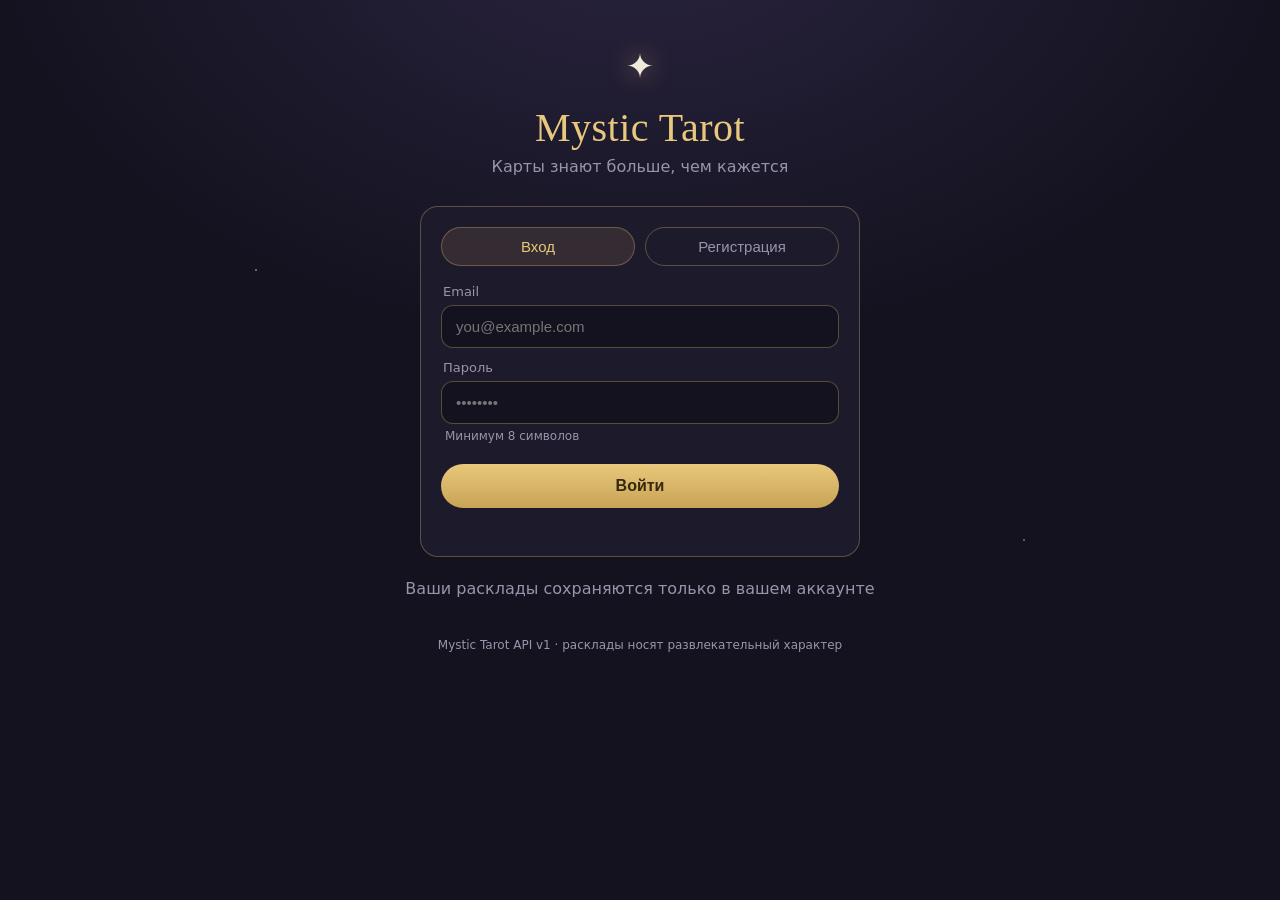
==== backend/static/index.html @ 7d90f1e7 "feat: serve web version of the tarot app at /" ====
<!DOCTYPE html>
<html lang="ru">
<head>
<meta charset="utf-8">
<meta name="viewport" content="width=device-width, initial-scale=1">
<title>Mystic Tarot — карты знают больше</title>
<style>
  :root {
    --bg: #14121f;
    --bg-card: #1d1a2b;
    --bg-card-2: #241f33;
    --border: rgba(216, 180, 106, 0.35);
    --gold: #d8b46a;
    --gold-bright: #e8c87c;
    --text: #efe9dc;
    --text-dim: #9b93ab;
    --danger: #d98a8a;
    --ok: #9ecf9e;
  }
  * { box-sizing: border-box; margin: 0; padding: 0; }
  body {
    font-family: "Segoe UI", system-ui, -apple-system, sans-serif;
    background: radial-gradient(1200px 800px at 50% -10%, #2a2440 0%, var(--bg) 55%) fixed, var(--bg);
    color: var(--text);
    min-height: 100vh;
  }
  .wrap { max-width: 720px; margin: 0 auto; padding: 24px 16px 56px; }
  .starfield::before {
    content: "";
    position: fixed; inset: 0; pointer-events: none;
    background-image:
      radial-gradient(1.5px 1.5px at 20% 30%, rgba(255,255,255,.35) 50%, transparent 51%),
      radial-gradient(1px 1px at 60% 15%, rgba(255,255,255,.25) 50%, transparent 51%),
      radial-gradient(1.5px 1.5px at 80% 60%, rgba(255,255,255,.3) 50%, transparent 51%),
      radial-gradient(1px 1px at 35% 75%, rgba(255,255,255,.2) 50%, transparent 51%),
      radial-gradient(1px 1px at 90% 25%, rgba(255,255,255,.2) 50%, transparent 51%),
      radial-gradient(1px 1px at 10% 55%, rgba(255,255,255,.25) 50%, transparent 51%);
  }
  h1.logo {
    font-family: Georgia, "Times New Roman", serif;
    text-align: center; font-size: 40px; font-weight: 500;
    color: var(--gold-bright); letter-spacing: 0.5px; margin-top: 18px;
  }
  .tagline { text-align: center; color: var(--text-dim); margin: 6px 0 30px; }
  .sparkle { text-align: center; font-size: 34px; margin-top: 22px; filter: drop-shadow(0 0 12px rgba(232,200,124,.6)); }
  .panel {
    background: var(--bg-card); border: 1px solid var(--border);
    border-radius: 18px; padding: 20px; margin-bottom: 18px;
  }
  .tabs { display: flex; gap: 10px; margin-bottom: 18px; }
  .tabs button {
    flex: 1; padding: 10px; border-radius: 999px; cursor: pointer;
    border: 1px solid var(--border); background: transparent; color: var(--text-dim);
    font-size: 15px; transition: all .15s;
  }
  .tabs button.active { background: rgba(216,180,106,.12); color: var(--gold-bright); }
  label { display: block; font-size: 13px; color: var(--text-dim); margin: 12px 2px 6px; }
  input[type=text], input[type=email], input[type=password], textarea {
    width: 100%; background: var(--bg); color: var(--text);
    border: 1px solid var(--border); border-radius: 12px;
    padding: 12px 14px; font-size: 15px; outline: none;
  }
  input:focus, textarea:focus { border-color: var(--gold); }
  textarea { resize: vertical; min-height: 84px; }
  .hint { font-size: 12px; color: var(--text-dim); margin: 5px 4px; }
  .btn-main {
    width: 100%; margin-top: 16px; padding: 13px; font-size: 16px; font-weight: 600;
    background: linear-gradient(180deg, var(--gold-bright), #c9a355);
    border: none; border-radius: 999px; color: #35290f; cursor: pointer;
    transition: filter .15s;
  }
  .btn-main:hover { filter: brightness(1.07); }
  .btn-main:disabled { filter: grayscale(.5) brightness(.7); cursor: default; }
  .error { color: var(--danger); font-size: 14px; margin-top: 10px; text-align: center; min-height: 18px; }
  .spread { display: flex; flex-direction: column; gap: 10px; margin-top: 6px; }
  .spread label.radio {
    display: flex; gap: 12px; align-items: center; cursor: pointer;
    background: var(--bg-card-2); border: 1px solid var(--border);
    border-radius: 14px; padding: 13px 15px; margin: 0;
    transition: border-color .15s, background .15s;
  }
  .spread label.radio:hover { border-color: var(--gold); }
  .spread label.radio.checked { background: rgba(216,180,106,.12); border-color: var(--gold); }
  .spread input { display: none; }
  .dot {
    width: 20px; height: 20px; border-radius: 50%; flex: none;
    border: 2px solid var(--gold); position: relative;
  }
  .spread label.radio.checked .dot::after {
    content: ""; position: absolute; inset: 3px; border-radius: 50%; background: var(--gold);
  }
  .spread b { font-size: 15px; }
  .spread small { display: block; color: var(--text-dim); font-weight: 400; }
  header.bar {
    display: flex; justify-content: space-between; align-items: center; margin: 8px 0 4px;
  }
  header.bar .logo-small {
    font-family: Georgia, serif; font-size: 22px; color: var(--gold-bright); text-decoration: none;
  }
  header.bar .who { color: var(--text-dim); font-size: 14px; display: flex; gap: 12px; align-items: center; }
  .link { color: var(--text-dim); cursor: pointer; text-decoration: underline dotted; background: none; border: none; font: inherit; font-size: 14px; }
  .link:hover { color: var(--gold); }
  h2 { font-family: Georgia, serif; font-size: 26px; margin: 18px 0 4px; }
  .sub { color: var(--text-dim); margin-bottom: 12px; }
  .cards { display: grid; gap: 12px; margin-top: 10px; }
  .cards.c1 { grid-template-columns: minmax(0, 1fr); }
  .cards.c3 { grid-template-columns: repeat(3, minmax(0, 1fr)); }
  .cards.c10 { grid-template-columns: repeat(auto-fill, minmax(120px, 1fr)); }
  .card {
    background: linear-gradient(180deg, #26202440, #0000), var(--bg-card-2);
    border: 1px solid var(--border); border-radius: 14px; padding: 12px; text-align: center;
  }
  .card .sym { font-size: 30px; filter: drop-shadow(0 0 8px rgba(232,200,124,.5)); }
  .card .nm { font-family: Georgia, serif; margin-top: 6px; font-size: 14px; line-height: 1.25; }
  .card .pos { color: var(--text-dim); font-size: 11.5px; margin-top: 4px; }
  .card .rev { color: var(--danger); font-size: 11.5px; margin-top: 2px; }
  .card.flipped { transform: rotate(0deg); }
  .card .mean { margin-top: 8px; font-size: 12.5px; color: var(--text); text-align: left; line-height: 1.45; }
  .card .kw { margin-top: 6px; font-size: 11px; color: var(--text-dim); }
  .reading-meta { color: var(--text-dim); font-size: 13px; margin: 4px 0 8px; }
  .q { font-family: Georgia, serif; font-size: 15px; color: var(--gold-bright); margin: 8px 0; white-space: pre-wrap; }
  .history-item {
    background: var(--bg-card-2); border: 1px solid var(--border); border-radius: 12px;
    padding: 12px 14px; margin-bottom: 10px; cursor: pointer; transition: border-color .15s;
  }
  .history-item:hover { border-color: var(--gold); }
  .history-item .row { display: flex; justify-content: space-between; gap: 10px; align-items: baseline; }
  .history-item .who2 { font-family: Georgia, serif; font-size: 14px; white-space: nowrap; overflow: hidden; text-overflow: ellipsis; }
  .history-item .when { color: var(--text-dim); font-size: 12px; flex: none; }
  .history-item small { color: var(--text-dim); }
  .back { color: var(--gold); cursor: pointer; background: none; border: none; font: inherit; margin-bottom: 8px; }
  .hidden { display: none !important; }
  .badge {
    display: inline-block; border: 1px solid var(--border); color: var(--gold);
    border-radius: 999px; font-size: 12px; padding: 2px 10px; margin-left: 8px; vertical-align: middle;
  }
  footer { text-align: center; color: var(--text-dim); font-size: 12px; margin-top: 40px; }
  .spin {
    margin: 30px auto; width: 34px; height: 34px; border-radius: 50%;
    border: 3px solid var(--border); border-top-color: var(--gold);
    animation: spin 0.9s linear infinite;
  }
  @keyframes spin { to { transform: rotate(360deg); } }
  @media (max-width: 560px) { .cards.c3 { grid-template-columns: repeat(3, minmax(0,1fr)); gap: 8px; } h1.logo { font-size: 32px; } }
</style>
</head>
<body class="starfield">
<div class="wrap" id="app">

  <!-- ======== Экран авторизации ======== -->
  <div id="view-auth">
    <div class="sparkle">✦</div>
    <h1 class="logo">Mystic Tarot</h1>
    <p class="tagline">Карты знают больше, чем кажется</p>
    <div class="panel" style="max-width:440px;margin:0 auto;">
      <div class="tabs">
        <button id="tab-login" class="active" type="button">Вход</button>
        <button id="tab-register" type="button">Регистрация</button>
      </div>
      <div id="reg-name-wrap" class="hidden">
        <label for="f-name">Как вас зовут?</label>
        <input id="f-name" type="text" maxlength="60" placeholder="Имя или псевдоним">
      </div>
      <label for="f-email">Email</label>
      <input id="f-email" type="email" autocomplete="username" placeholder="you@example.com">
      <label for="f-pass">Пароль</label>
      <input id="f-pass" type="password" autocomplete="current-password" placeholder="••••••••">
      <div class="hint" id="pass-hint">Минимум 8 символов</div>
      <button id="btn-auth" class="btn-main" type="button">Войти</button>
      <div class="error" id="auth-error"></div>
    </div>
    <p class="tagline" style="margin-top:22px">Ваши расклады сохраняются только в вашем аккаунте</p>
  </div>

  <!-- ======== Основной экран ======== -->
  <div id="view-main" class="hidden">
    <header class="bar">
      <span class="logo-small">Mystic Tarot</span>
      <span class="who"><span id="who-name"></span><button class="link" id="btn-logout" type="button">Выйти</button></span>
    </header>

    <h2 id="hello"></h2>
    <p class="sub">Сформулируйте вопрос — и позвольте картам ответить.</p>

    <div class="panel">
      <label for="f-question">Ваш вопрос</label>
      <textarea id="f-question" maxlength="500" placeholder="О чём вы хотите спросить карты?"></textarea>
      <div class="hint"><span id="q-count">0</span>/500</div>

      <div style="margin-top:14px;font-size:14px;color:var(--text-dim)">Выберите расклад</div>
      <div class="spread" id="spreads">
        <label class="radio" data-v="single"><span class="dot"></span><span><b>Одна карта</b><small>Быстрый ответ на один вопрос</small></span></label>
        <label class="radio" data-v="three"><span class="dot"></span><span><b>Три карты</b><small>Прошлое, настоящее и будущее</small></span></label>
        <label class="radio" data-v="celtic"><span class="dot"></span><span><b>Кельтский крест</b><small>Глубокий разбор ситуации из 10 карт</small></span></label>
      </div>
      <button id="btn-draw" class="btn-main" type="button">★ Открыть карты</button>
      <div class="error" id="draw-error"></div>
    </div>

    <div id="result-box"></div>

    <h2>История</h2>
    <p class="sub">Последние расклады вашего аккаунта</p>
    <div id="history"></div>
  </div>

  <footer>Mystic Tarot API v1 · расклады носят развлекательный характер</footer>
</div>

<script>
(function () {
  "use strict";
  const $ = (id) => document.getElementById(id);
  const TOKEN_KEY = "tarot_token";
  const SPREAD_LABELS = { single: "Одна карта", three: "Три карты", celtic: "Кельтский крест" };
  let token = localStorage.getItem(TOKEN_KEY) || "";
  let me = null;
  let chosenSpread = "three";

  // ---------- API ----------
  async function api(path, options) {
    options = options || {};
    const headers = Object.assign({ "Content-Type": "application/json" }, options.headers || {});
    if (token) headers["Authorization"] = "Bearer " + token;
    const res = await fetch("/api/v1" + path, Object.assign({}, options, { headers }));
    let data = null;
    const text = await res.text();
    if (text) { try { data = JSON.parse(text); } catch (e) { data = null; } }
    if (!res.ok) {
      if (res.status === 401 && token && path !== "/auth/login") { logout(false); }
      const msg = data && (data.detail && (typeof data.detail === "string" ? data.detail : JSON.stringify(data.detail)) || data.message);
      const err = new Error(msg || ("Ошибка сервера (" + res.status + ")"));
      err.status = res.status;
      throw err;
    }
    return data;
  }

  // ---------- Авторизация ----------
  let authMode = "login";
  function setAuthMode(mode) {
    authMode = mode;
    $("tab-login").classList.toggle("active", mode === "login");
    $("tab-register").classList.toggle("active", mode === "register");
    $("reg-name-wrap").classList.toggle("hidden", mode !== "register");
    $("pass-hint").textContent = mode === "register" ? "Минимум 8 символов" : "";
    $("btn-auth").textContent = mode === "register" ? "Зарегистрироваться" : "Войти";
    $("auth-error").textContent = "";
  }
  $("tab-login").onclick = () => setAuthMode("login");
  $("tab-register").onclick = () => setAuthMode("register");

  $("btn-auth").onclick = async () => {
    const email = $("f-email").value.trim();
    const pass = $("f-pass").value;
    const err = $("auth-error");
    err.textContent = "";
    if (!email || !email.includes("@")) { err.textContent = "Введите корректный email."; return; }
    if (authMode === "register") {
      const name = $("f-name").value.trim();
      if (name.length < 2) { err.textContent = "Имя должно быть не короче 2 символов."; return; }
      if (pass.length < 8) { err.textContent = "Пароль должен быть не короче 8 символов."; return; }
      $("btn-auth").disabled = true;
      try {
        const data = await api("/auth/register", { method: "POST", body: JSON.stringify({ email: email, display_name: name, password: pass }) });
        afterAuth(data);
      } catch (e) {
        if (e.status === 409) err.textContent = "Пользователь с таким email уже существует.";
        else if (e.status === 422) err.textContent = "Проверьте данные: имя 2–60 символов, пароль 8–128 символов.";
        else err.textContent = e.message || "Не удалось подключиться к серверу.";
      } finally { $("btn-auth").disabled = false; }
    } else {
      $("btn-auth").disabled = true;
      try {
        const data = await api("/auth/login", { method: "POST", body: JSON.stringify({ email: email, password: pass }) });
        afterAuth(data);
      } catch (e) {
        if (e.status === 401) err.textContent = "Неверный email или пароль.";
        else err.textContent = e.message || "Не удалось подключиться к серверу.";
      } finally { $("btn-auth").disabled = false; }
    }
  };

  function afterAuth(data) {
    token = data.access_token;
    me = data.user;
    localStorage.setItem(TOKEN_KEY, token);
    try { localStorage.setItem("tarot_user", JSON.stringify(me)); } catch (e) {}
    showMain();
  }

  function logout(clearServer) {
    token = ""; me = null;
    localStorage.removeItem(TOKEN_KEY);
    localStorage.removeItem("tarot_user");
    $("view-main").classList.add("hidden");
    $("view-auth").classList.remove("hidden");
  }
  $("btn-logout").onclick = () => logout(false);

  // ---------- Основной экран ----------
  function showMain() {
    $("view-auth").classList.add("hidden");
    $("view-main").classList.remove("hidden");
    $("who-name").textContent = me.display_name;
    $("hello").textContent = "Привет, " + me.display_name;
    loadHistory();
  }

  // выбор расклада
  function renderSpread() {
    document.querySelectorAll("#spreads .radio").forEach((el) => {
      el.classList.toggle("checked", el.dataset.v === chosenSpread);
      el.onclick = () => { chosenSpread = el.dataset.v; renderSpread(); };
    });
  }
  renderSpread();

  $("f-question").addEventListener("input", () => { $("q-count").textContent = String($("f-question").value.length); });

  function escapeHtml(s) {
    return String(s == null ? "" : s).replace(/[&<>"']/g, (c) => ({ "&": "&amp;", "<": "&lt;", ">": "&gt;", '"': "&quot;", "'": "&#39;" }[c]));
  }

  function cardHtml(rc, compact) {
    const c = rc.card;
    const mean = rc.reversed ? c.meaning_reversed : c.meaning_upright;
    const kw = (rc.reversed ? c.keywords_reversed : c.keywords_upright).join(", ");
    return '<div class="card">' +
      '<div class="sym">' + escapeHtml(c.symbol) + '</div>' +
      '<div class="nm">' + escapeHtml(c.name_ru) + '</div>' +
      '<div class="pos">' + escapeHtml(rc.position_name) + '</div>' +
      (rc.reversed ? '<div class="rev">перевёрнута</div>' : "") +
      (compact ? "" :
        '<div class="mean">' + escapeHtml(mean) + '</div>' +
        '<div class="kw">' + escapeHtml(kw) + '</div>') +
      '</div>';
  }

  function showReading(r, scroll) {
    const box = $("result-box");
    const cols = r.cards.length === 1 ? "c1" : r.cards.length === 3 ? "c3" : "c10";
    const compact = r.cards.length === 10;
    box.innerHTML =
      '<div class="panel">' +
        '<button class="back hidden" id="btn-back">← Назад к раскладам</button>' +
        '<h2 style="margin-top:0">Расклад<span class="badge">' + escapeHtml(SPREAD_LABELS[r.spread] || r.spread_label || r.spread) + '</span></h2>' +
        '<div class="reading-meta">' + new Date(r.created_at).toLocaleString("ru-RU", { day: "2-digit", month: "long", year: "numeric", hour: "2-digit", minute: "2-digit" }) + '</div>' +
        (r.question ? '<div class="q">«' + escapeHtml(r.question) + '»</div>' : "") +
        '<div class="cards ' + cols + '">' + r.cards.map((rc) => cardHtml(rc, compact)).join("") + '</div>' +
      '</div>';
    if (scroll) box.scrollIntoView({ behavior: "smooth", block: "start" });
  }

  $("btn-draw").onclick = async () => {
    const q = $("f-question").value.trim();
    const err = $("draw-error");
    err.textContent = "";
    if (q.length < 3) { err.textContent = "Опишите вопрос (минимум 3 символа)."; return; }
    $("btn-draw").disabled = true;
    $("draw-error").textContent = "";
    try {
      const r = await api("/tarot/draw", { method: "POST", body: JSON.stringify({ question: q, spread: chosenSpread }) });
      showReading(r, true);
      $("f-question").value = "";
      $("q-count").textContent = "0";
      loadHistory();
    } catch (e) {
      err.textContent = e.message || "Не удалось получить расклад.";
    } finally { $("btn-draw").disabled = false; }
  };

  // ---------- История ----------
  async function loadHistory() {
    const box = $("history");
    box.innerHTML = '<div class="spin"></div>';
    try {
      const items = await api("/tarot/readings?limit=20");
      if (!items.length) { box.innerHTML = '<p class="sub">Раскладов пока нет — откройте первую карту выше.</p>'; return; }
      box.innerHTML = items.map((r) =>
        '<div class="history-item" data-id="' + escapeHtml(r.id) + '">' +
          '<div class="row"><span class="who2">' + escapeHtml(r.question) + '</span>' +
          '<span class="when">' + new Date(r.created_at).toLocaleString("ru-RU", { day: "2-digit", month: "2-digit", hour: "2-digit", minute: "2-digit" }) + '</span></div>' +
          '<small>' + escapeHtml(r.spread_label || SPREAD_LABELS[r.spread] || r.spread) + ' · карт: ' + r.cards.length + '</small>' +
        '</div>').join("");
      box.querySelectorAll(".history-item").forEach((el) => {
        el.onclick = async () => {
          try {
            const r = await api("/tarot/readings/" + el.dataset.id);
            showReading(r, true);
          } catch (e) { $("draw-error").textContent = e.message; }
        };
      });
    } catch (e) {
      box.innerHTML = "";
      if (e.status !== 401) box.innerHTML = '<p class="sub">Не удалось загрузить историю: ' + escapeHtml(e.message) + '</p>';
    }
  }

  // ---------- Старт ----------
  if (token) {
    api("/auth/me")
      .then((user) => { me = user; try { localStorage.setItem("tarot_user", JSON.stringify(me)); } catch (e) {} showMain(); })
      .catch(() => { /* logout(false) уже вызван при 401 */ });
  }
})();
</script>
</body>
</html>
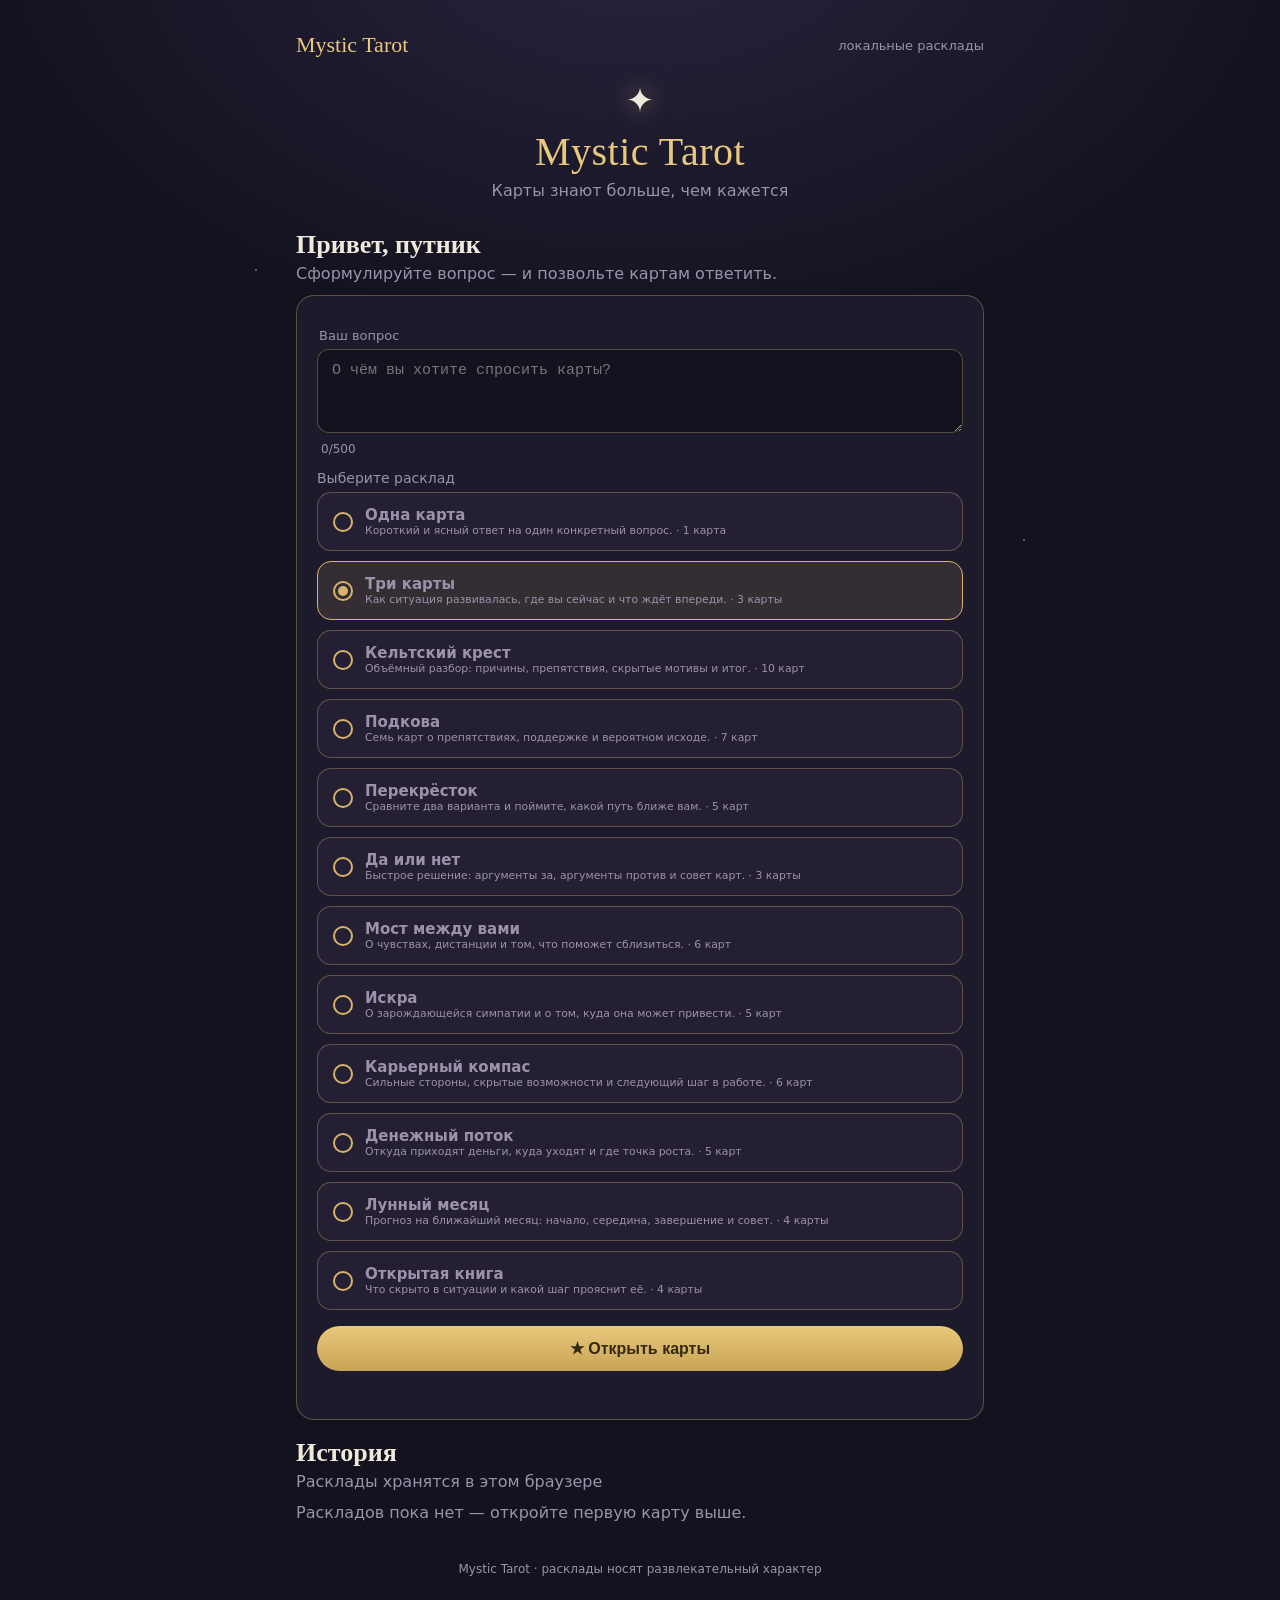
==== commit dd8ba3ad: "feat: make app and web version fully offline" ====
--- a/backend/static/index.html
+++ b/backend/static/index.html
@@ -15,7 +15,6 @@
     --text: #efe9dc;
     --text-dim: #9b93ab;
     --danger: #d98a8a;
-    --ok: #9ecf9e;
   }
   * { box-sizing: border-box; margin: 0; padding: 0; }
   body {
@@ -36,32 +35,34 @@
       radial-gradient(1px 1px at 90% 25%, rgba(255,255,255,.2) 50%, transparent 51%),
       radial-gradient(1px 1px at 10% 55%, rgba(255,255,255,.25) 50%, transparent 51%);
   }
+  header.bar {
+    display: flex; justify-content: space-between; align-items: center; margin: 8px 0 4px;
+  }
+  header.bar .logo-small {
+    font-family: Georgia, serif; font-size: 22px; color: var(--gold-bright);
+  }
+  header.bar .who { color: var(--text-dim); font-size: 13px; }
+  .sparkle { text-align: center; font-size: 34px; margin-top: 22px; filter: drop-shadow(0 0 12px rgba(232,200,124,.6)); }
   h1.logo {
     font-family: Georgia, "Times New Roman", serif;
     text-align: center; font-size: 40px; font-weight: 500;
-    color: var(--gold-bright); letter-spacing: 0.5px; margin-top: 18px;
+    color: var(--gold-bright); letter-spacing: 0.5px; margin-top: 8px;
   }
   .tagline { text-align: center; color: var(--text-dim); margin: 6px 0 30px; }
-  .sparkle { text-align: center; font-size: 34px; margin-top: 22px; filter: drop-shadow(0 0 12px rgba(232,200,124,.6)); }
+  h2 { font-family: Georgia, serif; font-size: 26px; margin: 18px 0 4px; }
+  .sub { color: var(--text-dim); margin-bottom: 12px; }
   .panel {
     background: var(--bg-card); border: 1px solid var(--border);
     border-radius: 18px; padding: 20px; margin-bottom: 18px;
   }
-  .tabs { display: flex; gap: 10px; margin-bottom: 18px; }
-  .tabs button {
-    flex: 1; padding: 10px; border-radius: 999px; cursor: pointer;
-    border: 1px solid var(--border); background: transparent; color: var(--text-dim);
-    font-size: 15px; transition: all .15s;
-  }
-  .tabs button.active { background: rgba(216,180,106,.12); color: var(--gold-bright); }
   label { display: block; font-size: 13px; color: var(--text-dim); margin: 12px 2px 6px; }
-  input[type=text], input[type=email], input[type=password], textarea {
+  textarea {
     width: 100%; background: var(--bg); color: var(--text);
     border: 1px solid var(--border); border-radius: 12px;
     padding: 12px 14px; font-size: 15px; outline: none;
-  }
-  input:focus, textarea:focus { border-color: var(--gold); }
-  textarea { resize: vertical; min-height: 84px; }
+    resize: vertical; min-height: 84px;
+  }
+  textarea:focus { border-color: var(--gold); }
   .hint { font-size: 12px; color: var(--text-dim); margin: 5px 4px; }
   .btn-main {
     width: 100%; margin-top: 16px; padding: 13px; font-size: 16px; font-weight: 600;
@@ -81,7 +82,6 @@
   }
   .spread label.radio:hover { border-color: var(--gold); }
   .spread label.radio.checked { background: rgba(216,180,106,.12); border-color: var(--gold); }
-  .spread input { display: none; }
   .dot {
     width: 20px; height: 20px; border-radius: 50%; flex: none;
     border: 2px solid var(--gold); position: relative;
@@ -91,17 +91,6 @@
   }
   .spread b { font-size: 15px; }
   .spread small { display: block; color: var(--text-dim); font-weight: 400; }
-  header.bar {
-    display: flex; justify-content: space-between; align-items: center; margin: 8px 0 4px;
-  }
-  header.bar .logo-small {
-    font-family: Georgia, serif; font-size: 22px; color: var(--gold-bright); text-decoration: none;
-  }
-  header.bar .who { color: var(--text-dim); font-size: 14px; display: flex; gap: 12px; align-items: center; }
-  .link { color: var(--text-dim); cursor: pointer; text-decoration: underline dotted; background: none; border: none; font: inherit; font-size: 14px; }
-  .link:hover { color: var(--gold); }
-  h2 { font-family: Georgia, serif; font-size: 26px; margin: 18px 0 4px; }
-  .sub { color: var(--text-dim); margin-bottom: 12px; }
   .cards { display: grid; gap: 12px; margin-top: 10px; }
   .cards.c1 { grid-template-columns: minmax(0, 1fr); }
   .cards.c3 { grid-template-columns: repeat(3, minmax(0, 1fr)); }
@@ -114,7 +103,6 @@
   .card .nm { font-family: Georgia, serif; margin-top: 6px; font-size: 14px; line-height: 1.25; }
   .card .pos { color: var(--text-dim); font-size: 11.5px; margin-top: 4px; }
   .card .rev { color: var(--danger); font-size: 11.5px; margin-top: 2px; }
-  .card.flipped { transform: rotate(0deg); }
   .card .mean { margin-top: 8px; font-size: 12.5px; color: var(--text); text-align: left; line-height: 1.45; }
   .card .kw { margin-top: 6px; font-size: 11px; color: var(--text-dim); }
   .reading-meta { color: var(--text-dim); font-size: 13px; margin: 4px 0 8px; }
@@ -128,198 +116,88 @@
   .history-item .who2 { font-family: Georgia, serif; font-size: 14px; white-space: nowrap; overflow: hidden; text-overflow: ellipsis; }
   .history-item .when { color: var(--text-dim); font-size: 12px; flex: none; }
   .history-item small { color: var(--text-dim); }
-  .back { color: var(--gold); cursor: pointer; background: none; border: none; font: inherit; margin-bottom: 8px; }
-  .hidden { display: none !important; }
   .badge {
     display: inline-block; border: 1px solid var(--border); color: var(--gold);
     border-radius: 999px; font-size: 12px; padding: 2px 10px; margin-left: 8px; vertical-align: middle;
   }
   footer { text-align: center; color: var(--text-dim); font-size: 12px; margin-top: 40px; }
-  .spin {
-    margin: 30px auto; width: 34px; height: 34px; border-radius: 50%;
-    border: 3px solid var(--border); border-top-color: var(--gold);
-    animation: spin 0.9s linear infinite;
-  }
-  @keyframes spin { to { transform: rotate(360deg); } }
-  @media (max-width: 560px) { .cards.c3 { grid-template-columns: repeat(3, minmax(0,1fr)); gap: 8px; } h1.logo { font-size: 32px; } }
+  @media (max-width: 560px) {
+    .cards.c3 { grid-template-columns: repeat(3, minmax(0,1fr)); gap: 8px; }
+    h1.logo { font-size: 32px; }
+  }
 </style>
 </head>
 <body class="starfield">
 <div class="wrap" id="app">
 
-  <!-- ======== Экран авторизации ======== -->
-  <div id="view-auth">
-    <div class="sparkle">✦</div>
-    <h1 class="logo">Mystic Tarot</h1>
-    <p class="tagline">Карты знают больше, чем кажется</p>
-    <div class="panel" style="max-width:440px;margin:0 auto;">
-      <div class="tabs">
-        <button id="tab-login" class="active" type="button">Вход</button>
-        <button id="tab-register" type="button">Регистрация</button>
-      </div>
-      <div id="reg-name-wrap" class="hidden">
-        <label for="f-name">Как вас зовут?</label>
-        <input id="f-name" type="text" maxlength="60" placeholder="Имя или псевдоним">
-      </div>
-      <label for="f-email">Email</label>
-      <input id="f-email" type="email" autocomplete="username" placeholder="you@example.com">
-      <label for="f-pass">Пароль</label>
-      <input id="f-pass" type="password" autocomplete="current-password" placeholder="••••••••">
-      <div class="hint" id="pass-hint">Минимум 8 символов</div>
-      <button id="btn-auth" class="btn-main" type="button">Войти</button>
-      <div class="error" id="auth-error"></div>
-    </div>
-    <p class="tagline" style="margin-top:22px">Ваши расклады сохраняются только в вашем аккаунте</p>
+  <header class="bar">
+    <span class="logo-small">Mystic Tarot</span>
+    <span class="who">локальные расклады</span>
+  </header>
+
+  <div class="sparkle">✦</div>
+  <h1 class="logo">Mystic Tarot</h1>
+  <p class="tagline">Карты знают больше, чем кажется</p>
+
+  <h2>Привет, путник</h2>
+  <p class="sub">Сформулируйте вопрос — и позвольте картам ответить.</p>
+
+  <div class="panel">
+    <label for="f-question">Ваш вопрос</label>
+    <textarea id="f-question" maxlength="500" placeholder="О чём вы хотите спросить карты?"></textarea>
+    <div class="hint"><span id="q-count">0</span>/500</div>
+
+    <div style="margin-top:14px;font-size:14px;color:var(--text-dim)">Выберите расклад</div>
+    <div class="spread" id="spreads"></div>
+    <button id="btn-draw" class="btn-main" type="button">★ Открыть карты</button>
+    <div class="error" id="draw-error"></div>
   </div>
 
-  <!-- ======== Основной экран ======== -->
-  <div id="view-main" class="hidden">
-    <header class="bar">
-      <span class="logo-small">Mystic Tarot</span>
-      <span class="who"><span id="who-name"></span><button class="link" id="btn-logout" type="button">Выйти</button></span>
-    </header>
-
-    <h2 id="hello"></h2>
-    <p class="sub">Сформулируйте вопрос — и позвольте картам ответить.</p>
-
-    <div class="panel">
-      <label for="f-question">Ваш вопрос</label>
-      <textarea id="f-question" maxlength="500" placeholder="О чём вы хотите спросить карты?"></textarea>
-      <div class="hint"><span id="q-count">0</span>/500</div>
-
-      <div style="margin-top:14px;font-size:14px;color:var(--text-dim)">Выберите расклад</div>
-      <div class="spread" id="spreads">
-        <label class="radio" data-v="single"><span class="dot"></span><span><b>Одна карта</b><small>Быстрый ответ на один вопрос</small></span></label>
-        <label class="radio" data-v="three"><span class="dot"></span><span><b>Три карты</b><small>Прошлое, настоящее и будущее</small></span></label>
-        <label class="radio" data-v="celtic"><span class="dot"></span><span><b>Кельтский крест</b><small>Глубокий разбор ситуации из 10 карт</small></span></label>
-      </div>
-      <button id="btn-draw" class="btn-main" type="button">★ Открыть карты</button>
-      <div class="error" id="draw-error"></div>
-    </div>
-
-    <div id="result-box"></div>
-
-    <h2>История</h2>
-    <p class="sub">Последние расклады вашего аккаунта</p>
-    <div id="history"></div>
-  </div>
-
-  <footer>Mystic Tarot API v1 · расклады носят развлекательный характер</footer>
+  <div id="result-box"></div>
+
+  <h2>История</h2>
+  <p class="sub">Расклады хранятся в этом браузере</p>
+  <div id="history"></div>
+
+  <footer>Mystic Tarot · расклады носят развлекательный характер</footer>
 </div>
 
 <script>
 (function () {
   "use strict";
+  const SPREADS = [{"id":"single","title":"Одна карта","description":"Короткий и ясный ответ на один конкретный вопрос.","positions":["Ответ"]},{"id":"three","title":"Три карты","description":"Как ситуация развивалась, где вы сейчас и что ждёт впереди.","positions":["Прошлое","Настоящее","Будущее"]},{"id":"celtic","title":"Кельтский крест","description":"Объёмный разбор: причины, препятствия, скрытые мотивы и итог.","positions":["Суть ситуации","Вызов","Прошлое","Будущее","Сознание","Подсознание","Совет","Влияние извне","Надежды и страхи","Итог"]},{"id":"horseshoe","title":"Подкова","description":"Семь карт о препятствиях, поддержке и вероятном исходе.","positions":["Прошлое","Настоящее","Скрытые влияния","Препятствие","Окружение","Совет","Итог"]},{"id":"choice","title":"Перекрёсток","description":"Сравните два варианта и поймите, какой путь ближе вам.","positions":["Суть выбора","Путь А","Путь Б","Что поможет","Итог"]},{"id":"yesno","title":"Да или нет","description":"Быстрое решение: аргументы за, аргументы против и совет карт.","positions":["За","Против","Совет"]},{"id":"bridge","title":"Мост между вами","description":"О чувствах, дистанции и том, что поможет сблизиться.","positions":["Вы","Партнёр","Что между вами","Что мешает","Что сблизит","Перспектива"]},{"id":"spark","title":"Искра","description":"О зарождающейся симпатии и о том, куда она может привести.","positions":["Ваши чувства","Чувства другого","Что притягивает","Что настораживает","Куда ведёт"]},{"id":"career","title":"Карьерный компас","description":"Сильные стороны, скрытые возможности и следующий шаг в работе.","positions":["Текущая ситуация","Сильные стороны","Скрытая возможность","Препятствие","Следующий шаг","Результат"]},{"id":"money","title":"Денежный поток","description":"Откуда приходят деньги, куда уходят и где точка роста.","positions":["Сейчас","Что привлекает доход","Куда утекает","Что изменить","Перспектива"]},{"id":"month","title":"Лунный месяц","description":"Прогноз на ближайший месяц: начало, середина, завершение и совет.","positions":["Начало","Середина","Завершение","Совет"]},{"id":"open","title":"Открытая книга","description":"Что скрыто в ситуации и какой шаг прояснит её.","positions":["Что скрыто","Что важно знать","Что делать","Итог"]}];
+  const CARDS = [{"id":1,"slug":"the-fool","name":"The Fool","name_ru":"Шут","arcana":"major","suit":null,"number":0,"symbol":"0","keywords_upright":["начало","спонтанность","свобода"],"keywords_reversed":["безрассудство","страх","наивность"],"meaning_upright":"Чистый лист и прыжок в неизвестность. Вселенная поддерживает смелые начинания, если вы готовы рискнуть.","meaning_reversed":"Страх сделать первый шаг или чрезмерная импульсивность. Сначала стоит оценить риски."},{"id":2,"slug":"the-magician","name":"The Magician","name_ru":"Маг","arcana":"major","suit":null,"number":1,"symbol":"I","keywords_upright":["воля","мастерство","проявление"],"keywords_reversed":["манипуляция","сомнение","блок"],"meaning_upright":"У вас есть всё необходимое, чтобы воплотить замысел. Время действовать осознанно и использовать свои навыки.","meaning_reversed":"Манипуляции, сомнение в себе или распыление сил. Проверьте, не обманываете ли вы сами себя."},{"id":23,"slug":"ace-of-wands","name":"Ace of Wands","name_ru":"Туз Жезлов","arcana":"minor","suit":"wands","number":1,"symbol":"🪄","keywords_upright":["искра","потенциал","энергия","действие"],"keywords_reversed":["блок","задержка","энергия","действие"],"meaning_upright":"Туз — это искра потенциала и начало нового. Стихия Огня добавляет энергии, смелости и желания действовать.","meaning_reversed":"Перевёрнутый Туз — потенциал заблокирован или ещё не нашёл выхода. Тень Огня — импульсивность, выгорание и борьба за внимание."},{"id":37,"slug":"ace-of-cups","name":"Ace of Cups","name_ru":"Туз Кубков","arcana":"minor","suit":"cups","number":1,"symbol":"🏆","keywords_upright":["искра","потенциал","чувства","отношения"],"keywords_reversed":["блок","задержка","чувства","отношения"],"meaning_upright":"Туз — это искра потенциала и начало нового. Стихия Воды говорит о чувствах, отношениях и движении души.","meaning_reversed":"Перевёрнутый Туз — потенциал заблокирован или ещё не нашёл выхода. Тень Воды — эмоциональная зависимость, обиды и иллюзии."},{"id":51,"slug":"ace-of-swords","name":"Ace of Swords","name_ru":"Туз Мечей","arcana":"minor","suit":"swords","number":1,"symbol":"⚔️","keywords_upright":["искра","потенциал","мысли","истина"],"keywords_reversed":["блок","задержка","мысли","истина"],"meaning_upright":"Туз — это искра потенциала и начало нового. Стихия Воздуха проясняет мысли, слова и правду.","meaning_reversed":"Перевёрнутый Туз — потенциал заблокирован или ещё не нашёл выхода. Тень Воздуха — тревожные мысли, конфликты и чрезмерная жёсткость."},{"id":65,"slug":"ace-of-pentacles","name":"Ace of Pentacles","name_ru":"Туз Пентаклей","arcana":"minor","suit":"pentacles","number":1,"symbol":"🪙","keywords_upright":["искра","потенциал","деньги","стабильность"],"keywords_reversed":["блок","задержка","деньги","стабильность"],"meaning_upright":"Туз — это искра потенциала и начало нового. Стихия Земли отвечает за деньги, работу, тело и устойчивость.","meaning_reversed":"Перевёрнутый Туз — потенциал заблокирован или ещё не нашёл выхода. Тень Земли — жадность, застой и страх потерять накопленное."},{"id":3,"slug":"the-high-priestess","name":"The High Priestess","name_ru":"Верховная Жрица","arcana":"major","suit":null,"number":2,"symbol":"II","keywords_upright":["интуиция","тайна","внутренний голос"],"keywords_reversed":["игнорирование интуиции","секреты"],"meaning_upright":"Ответ приходит изнутри. Доверьтесь интуиции и обратите внимание на знаки и сны.","meaning_reversed":"Вы заглушаете внутренний голос и игнорируете важные сигналы. Нужна тишина и честность с собой."},{"id":24,"slug":"two-of-wands","name":"Two of Wands","name_ru":"Двойка Жезлов","arcana":"minor","suit":"wands","number":2,"symbol":"🪄","keywords_upright":["выбор","партнёрство","энергия","действие"],"keywords_reversed":["блок","задержка","энергия","действие"],"meaning_upright":"Двойка говорит о выборе, партнёрстве и поиске баланса. Стихия Огня добавляет энергии, смелости и желания действовать.","meaning_reversed":"Перевёрнутая Двойка — дисбаланс, нерешительность или неравный союз. Тень Огня — импульсивность, выгорание и борьба за внимание."},{"id":38,"slug":"two-of-cups","name":"Two of Cups","name_ru":"Двойка Кубков","arcana":"minor","suit":"cups","number":2,"symbol":"🏆","keywords_upright":["выбор","партнёрство","чувства","отношения"],"keywords_reversed":["блок","задержка","чувства","отношения"],"meaning_upright":"Двойка говорит о выборе, партнёрстве и поиске баланса. Стихия Воды говорит о чувствах, отношениях и движении души.","meaning_reversed":"Перевёрнутая Двойка — дисбаланс, нерешительность или неравный союз. Тень Воды — эмоциональная зависимость, обиды и иллюзии."},{"id":52,"slug":"two-of-swords","name":"Two of Swords","name_ru":"Двойка Мечей","arcana":"minor","suit":"swords","number":2,"symbol":"⚔️","keywords_upright":["выбор","партнёрство","мысли","истина"],"keywords_reversed":["блок","задержка","мысли","истина"],"meaning_upright":"Двойка говорит о выборе, партнёрстве и поиске баланса. Стихия Воздуха проясняет мысли, слова и правду.","meaning_reversed":"Перевёрнутая Двойка — дисбаланс, нерешительность или неравный союз. Тень Воздуха — тревожные мысли, конфликты и чрезмерная жёсткость."},{"id":66,"slug":"two-of-pentacles","name":"Two of Pentacles","name_ru":"Двойка Пентаклей","arcana":"minor","suit":"pentacles","number":2,"symbol":"🪙","keywords_upright":["выбор","партнёрство","деньги","стабильность"],"keywords_reversed":["блок","задержка","деньги","стабильность"],"meaning_upright":"Двойка говорит о выборе, партнёрстве и поиске баланса. Стихия Земли отвечает за деньги, работу, тело и устойчивость.","meaning_reversed":"Перевёрнутая Двойка — дисбаланс, нерешительность или неравный союз. Тень Земли — жадность, застой и страх потерять накопленное."},{"id":4,"slug":"the-empress","name":"The Empress","name_ru":"Императрица","arcana":"major","suit":null,"number":3,"symbol":"III","keywords_upright":["изобилие","забота","рост"],"keywords_reversed":["застой","истощение","зависимость"],"meaning_upright":"Период роста, заботы и изобилия. То, что вы взращиваете, начинает приносить плоды.","meaning_reversed":"Застой или истощение из-за заботы о других в ущерб себе. Верните внимание собственным потребностям."},{"id":25,"slug":"three-of-wands","name":"Three of Wands","name_ru":"Тройка Жезлов","arcana":"minor","suit":"wands","number":3,"symbol":"🪄","keywords_upright":["рост","сотрудничество","энергия","действие"],"keywords_reversed":["блок","задержка","энергия","действие"],"meaning_upright":"Тройка приносит рост, сотрудничество и первые результаты. Стихия Огня добавляет энергии, смелости и желания действовать.","meaning_reversed":"Перевёрнутая Тройка — задержка, разлад в команде или нехватка поддержки. Тень Огня — импульсивность, выгорание и борьба за внимание."},{"id":39,"slug":"three-of-cups","name":"Three of Cups","name_ru":"Тройка Кубков","arcana":"minor","suit":"cups","number":3,"symbol":"🏆","keywords_upright":["рост","сотрудничество","чувства","отношения"],"keywords_reversed":["блок","задержка","чувства","отношения"],"meaning_upright":"Тройка приносит рост, сотрудничество и первые результаты. Стихия Воды говорит о чувствах, отношениях и движении души.","meaning_reversed":"Перевёрнутая Тройка — задержка, разлад в команде или нехватка поддержки. Тень Воды — эмоциональная зависимость, обиды и иллюзии."},{"id":53,"slug":"three-of-swords","name":"Three of Swords","name_ru":"Тройка Мечей","arcana":"minor","suit":"swords","number":3,"symbol":"⚔️","keywords_upright":["рост","сотрудничество","мысли","истина"],"keywords_reversed":["блок","задержка","мысли","истина"],"meaning_upright":"Тройка приносит рост, сотрудничество и первые результаты. Стихия Воздуха проясняет мысли, слова и правду.","meaning_reversed":"Перевёрнутая Тройка — задержка, разлад в команде или нехватка поддержки. Тень Воздуха — тревожные мысли, конфликты и чрезмерная жёсткость."},{"id":67,"slug":"three-of-pentacles","name":"Three of Pentacles","name_ru":"Тройка Пентаклей","arcana":"minor","suit":"pentacles","number":3,"symbol":"🪙","keywords_upright":["рост","сотрудничество","деньги","стабильность"],"keywords_reversed":["блок","задержка","деньги","стабильность"],"meaning_upright":"Тройка приносит рост, сотрудничество и первые результаты. Стихия Земли отвечает за деньги, работу, тело и устойчивость.","meaning_reversed":"Перевёрнутая Тройка — задержка, разлад в команде или нехватка поддержки. Тень Земли — жадность, застой и страх потерять накопленное."},{"id":5,"slug":"the-emperor","name":"The Emperor","name_ru":"Император","arcana":"major","suit":null,"number":4,"symbol":"IV","keywords_upright":["стабильность","структура","власть"],"keywords_reversed":["контроль","жёсткость","упрямство"],"meaning_upright":"Стабильность и порядок. Сейчас помогают дисциплина, границы и ясная структура.","meaning_reversed":"Жёсткость и контроль вредят. Иногда стоит ослабить хватку и прислушаться к другим."},{"id":26,"slug":"four-of-wands","name":"Four of Wands","name_ru":"Четвёрка Жезлов","arcana":"minor","suit":"wands","number":4,"symbol":"🪄","keywords_upright":["стабильность","пауза","энергия","действие"],"keywords_reversed":["блок","задержка","энергия","действие"],"meaning_upright":"Четвёрка говорит о стабильности, отдыхе и сохранении достигнутого. Стихия Огня добавляет энергии, смелости и желания действовать.","meaning_reversed":"Перевёрнутая Четвёрка — застой, скука или сопротивление паузе. Тень Огня — импульсивность, выгорание и борьба за внимание."},{"id":40,"slug":"four-of-cups","name":"Four of Cups","name_ru":"Четвёрка Кубков","arcana":"minor","suit":"cups","number":4,"symbol":"🏆","keywords_upright":["стабильность","пауза","чувства","отношения"],"keywords_reversed":["блок","задержка","чувства","отношения"],"meaning_upright":"Четвёрка говорит о стабильности, отдыхе и сохранении достигнутого. Стихия Воды говорит о чувствах, отношениях и движении души.","meaning_reversed":"Перевёрнутая Четвёрка — застой, скука или сопротивление паузе. Тень Воды — эмоциональная зависимость, обиды и иллюзии."},{"id":54,"slug":"four-of-swords","name":"Four of Swords","name_ru":"Четвёрка Мечей","arcana":"minor","suit":"swords","number":4,"symbol":"⚔️","keywords_upright":["стабильность","пауза","мысли","истина"],"keywords_reversed":["блок","задержка","мысли","истина"],"meaning_upright":"Четвёрка говорит о стабильности, отдыхе и сохранении достигнутого. Стихия Воздуха проясняет мысли, слова и правду.","meaning_reversed":"Перевёрнутая Четвёрка — застой, скука или сопротивление паузе. Тень Воздуха — тревожные мысли, конфликты и чрезмерная жёсткость."},{"id":68,"slug":"four-of-pentacles","name":"Four of Pentacles","name_ru":"Четвёрка Пентаклей","arcana":"minor","suit":"pentacles","number":4,"symbol":"🪙","keywords_upright":["стабильность","пауза","деньги","стабильность"],"keywords_reversed":["блок","задержка","деньги","стабильность"],"meaning_upright":"Четвёрка говорит о стабильности, отдыхе и сохранении достигнутого. Стихия Земли отвечает за деньги, работу, тело и устойчивость.","meaning_reversed":"Перевёрнутая Четвёрка — застой, скука или сопротивление паузе. Тень Земли — жадность, застой и страх потерять накопленное."},{"id":6,"slug":"the-hierophant","name":"The Hierophant","name_ru":"Иерофант","arcana":"major","suit":null,"number":5,"symbol":"V","keywords_upright":["традиции","наставничество","правила"],"keywords_reversed":["догмы","бунт","формализм"],"meaning_upright":"Традиции и наставничество. Опора на проверенные знания и мудрость старших принесёт пользу.","meaning_reversed":"Догмы мешают развитию. Возможно, пришло время пересмотреть правила и найти свой путь."},{"id":27,"slug":"five-of-wands","name":"Five of Wands","name_ru":"Пятёрка Жезлов","arcana":"minor","suit":"wands","number":5,"symbol":"🪄","keywords_upright":["конфликт","перемены","энергия","действие"],"keywords_reversed":["блок","задержка","энергия","действие"],"meaning_upright":"Пятёрка приносит конфликт, потери и необходимость перемен. Стихия Огня добавляет энергии, смелости и желания действовать.","meaning_reversed":"Перевёрнутая Пятёрка — выход из кризиса, примирение или урок, который пора отпустить. Тень Огня — импульсивность, выгорание и борьба за внимание."},{"id":41,"slug":"five-of-cups","name":"Five of Cups","name_ru":"Пятёрка Кубков","arcana":"minor","suit":"cups","number":5,"symbol":"🏆","keywords_upright":["конфликт","перемены","чувства","отношения"],"keywords_reversed":["блок","задержка","чувства","отношения"],"meaning_upright":"Пятёрка приносит конфликт, потери и необходимость перемен. Стихия Воды говорит о чувствах, отношениях и движении души.","meaning_reversed":"Перевёрнутая Пятёрка — выход из кризиса, примирение или урок, который пора отпустить. Тень Воды — эмоциональная зависимость, обиды и иллюзии."},{"id":55,"slug":"five-of-swords","name":"Five of Swords","name_ru":"Пятёрка Мечей","arcana":"minor","suit":"swords","number":5,"symbol":"⚔️","keywords_upright":["конфликт","перемены","мысли","истина"],"keywords_reversed":["блок","задержка","мысли","истина"],"meaning_upright":"Пятёрка приносит конфликт, потери и необходимость перемен. Стихия Воздуха проясняет мысли, слова и правду.","meaning_reversed":"Перевёрнутая Пятёрка — выход из кризиса, примирение или урок, который пора отпустить. Тень Воздуха — тревожные мысли, конфликты и чрезмерная жёсткость."},{"id":69,"slug":"five-of-pentacles","name":"Five of Pentacles","name_ru":"Пятёрка Пентаклей","arcana":"minor","suit":"pentacles","number":5,"symbol":"🪙","keywords_upright":["конфликт","перемены","деньги","стабильность"],"keywords_reversed":["блок","задержка","деньги","стабильность"],"meaning_upright":"Пятёрка приносит конфликт, потери и необходимость перемен. Стихия Земли отвечает за деньги, работу, тело и устойчивость.","meaning_reversed":"Перевёрнутая Пятёрка — выход из кризиса, примирение или урок, который пора отпустить. Тень Земли — жадность, застой и страх потерять накопленное."},{"id":7,"slug":"the-lovers","name":"The Lovers","name_ru":"Влюблённые","arcana":"major","suit":null,"number":6,"symbol":"VI","keywords_upright":["выбор","союз","ценности"],"keywords_reversed":["дисбаланс","сомнения","разлад"],"meaning_upright":"Важный выбор сердцем. Речь о ценностях, союзе и честности с собой.","meaning_reversed":"Дисбаланс в отношениях или сомнения. Не принимайте решение под давлением."},{"id":28,"slug":"six-of-wands","name":"Six of Wands","name_ru":"Шестёрка Жезлов","arcana":"minor","suit":"wands","number":6,"symbol":"🪄","keywords_upright":["гармония","движение","энергия","действие"],"keywords_reversed":["блок","задержка","энергия","действие"],"meaning_upright":"Шестёрка приносит гармонию, помощь и движение вперёд. Стихия Огня добавляет энергии, смелости и желания действовать.","meaning_reversed":"Перевёрнутая Шестёрка — задержка в пути, долги или нежелание принять помощь. Тень Огня — импульсивность, выгорание и борьба за внимание."},{"id":42,"slug":"six-of-cups","name":"Six of Cups","name_ru":"Шестёрка Кубков","arcana":"minor","suit":"cups","number":6,"symbol":"🏆","keywords_upright":["гармония","движение","чувства","отношения"],"keywords_reversed":["блок","задержка","чувства","отношения"],"meaning_upright":"Шестёрка приносит гармонию, помощь и движение вперёд. Стихия Воды говорит о чувствах, отношениях и движении души.","meaning_reversed":"Перевёрнутая Шестёрка — задержка в пути, долги или нежелание принять помощь. Тень Воды — эмоциональная зависимость, обиды и иллюзии."},{"id":56,"slug":"six-of-swords","name":"Six of Swords","name_ru":"Шестёрка Мечей","arcana":"minor","suit":"swords","number":6,"symbol":"⚔️","keywords_upright":["гармония","движение","мысли","истина"],"keywords_reversed":["блок","задержка","мысли","истина"],"meaning_upright":"Шестёрка приносит гармонию, помощь и движение вперёд. Стихия Воздуха проясняет мысли, слова и правду.","meaning_reversed":"Перевёрнутая Шестёрка — задержка в пути, долги или нежелание принять помощь. Тень Воздуха — тревожные мысли, конфликты и чрезмерная жёсткость."},{"id":70,"slug":"six-of-pentacles","name":"Six of Pentacles","name_ru":"Шестёрка Пентаклей","arcana":"minor","suit":"pentacles","number":6,"symbol":"🪙","keywords_upright":["гармония","движение","деньги","стабильность"],"keywords_reversed":["блок","задержка","деньги","стабильность"],"meaning_upright":"Шестёрка приносит гармонию, помощь и движение вперёд. Стихия Земли отвечает за деньги, работу, тело и устойчивость.","meaning_reversed":"Перевёрнутая Шестёрка — задержка в пути, долги или нежелание принять помощь. Тень Земли — жадность, застой и страх потерять накопленное."},{"id":8,"slug":"the-chariot","name":"The Chariot","name_ru":"Колесница","arcana":"major","suit":null,"number":7,"symbol":"VII","keywords_upright":["победа","воля","движение"],"keywords_reversed":["потеря контроля","препятствия"],"meaning_upright":"Победа через волю и концентрацию. Двигайтесь к цели, не сворачивая.","meaning_reversed":"Потеря управления и внутренние конфликты. Сначала восстановите ясность и направление."},{"id":29,"slug":"seven-of-wands","name":"Seven of Wands","name_ru":"Семёрка Жезлов","arcana":"minor","suit":"wands","number":7,"symbol":"🪄","keywords_upright":["испытание","выбор","энергия","действие"],"keywords_reversed":["блок","задержка","энергия","действие"],"meaning_upright":"Семёрка говорит об испытании, стратегии и необходимости выбрать. Стихия Огня добавляет энергии, смелости и желания действовать.","meaning_reversed":"Перевёрнутая Семёрка — самообман, слабая стратегия или страх сделать выбор. Тень Огня — импульсивность, выгорание и борьба за внимание."},{"id":43,"slug":"seven-of-cups","name":"Seven of Cups","name_ru":"Семёрка Кубков","arcana":"minor","suit":"cups","number":7,"symbol":"🏆","keywords_upright":["испытание","выбор","чувства","отношения"],"keywords_reversed":["блок","задержка","чувства","отношения"],"meaning_upright":"Семёрка говорит об испытании, стратегии и необходимости выбрать. Стихия Воды говорит о чувствах, отношениях и движении души.","meaning_reversed":"Перевёрнутая Семёрка — самообман, слабая стратегия или страх сделать выбор. Тень Воды — эмоциональная зависимость, обиды и иллюзии."},{"id":57,"slug":"seven-of-swords","name":"Seven of Swords","name_ru":"Семёрка Мечей","arcana":"minor","suit":"swords","number":7,"symbol":"⚔️","keywords_upright":["испытание","выбор","мысли","истина"],"keywords_reversed":["блок","задержка","мысли","истина"],"meaning_upright":"Семёрка говорит об испытании, стратегии и необходимости выбрать. Стихия Воздуха проясняет мысли, слова и правду.","meaning_reversed":"Перевёрнутая Семёрка — самообман, слабая стратегия или страх сделать выбор. Тень Воздуха — тревожные мысли, конфликты и чрезмерная жёсткость."},{"id":71,"slug":"seven-of-pentacles","name":"Seven of Pentacles","name_ru":"Семёрка Пентаклей","arcana":"minor","suit":"pentacles","number":7,"symbol":"🪙","keywords_upright":["испытание","выбор","деньги","стабильность"],"keywords_reversed":["блок","задержка","деньги","стабильность"],"meaning_upright":"Семёрка говорит об испытании, стратегии и необходимости выбрать. Стихия Земли отвечает за деньги, работу, тело и устойчивость.","meaning_reversed":"Перевёрнутая Семёрка — самообман, слабая стратегия или страх сделать выбор. Тень Земли — жадность, застой и страх потерять накопленное."},{"id":9,"slug":"strength","name":"Strength","name_ru":"Сила","arcana":"major","suit":null,"number":8,"symbol":"VIII","keywords_upright":["мужество","терпение","мягкая сила"],"keywords_reversed":["сомнение","слабость","эмоции"],"meaning_upright":"Мягкая сила и терпение. Настоящая храбрость — действовать спокойно и с любовью.","meaning_reversed":"Сомнения в себе и вспышки эмоций. Ваша сила сейчас в честности и восстановлении ресурса."},{"id":30,"slug":"eight-of-wands","name":"Eight of Wands","name_ru":"Восьмёрка Жезлов","arcana":"minor","suit":"wands","number":8,"symbol":"🪄","keywords_upright":["скорость","мастерство","энергия","действие"],"keywords_reversed":["блок","задержка","энергия","действие"],"meaning_upright":"Восьмёрка ускоряет события и показывает рост мастерства. Стихия Огня добавляет энергии, смелости и желания действовать.","meaning_reversed":"Перевёрнутая Восьмёрка — спешка, повторяющиеся ошибки или потеря темпа. Тень Огня — импульсивность, выгорание и борьба за внимание."},{"id":44,"slug":"eight-of-cups","name":"Eight of Cups","name_ru":"Восьмёрка Кубков","arcana":"minor","suit":"cups","number":8,"symbol":"🏆","keywords_upright":["скорость","мастерство","чувства","отношения"],"keywords_reversed":["блок","задержка","чувства","отношения"],"meaning_upright":"Восьмёрка ускоряет события и показывает рост мастерства. Стихия Воды говорит о чувствах, отношениях и движении души.","meaning_reversed":"Перевёрнутая Восьмёрка — спешка, повторяющиеся ошибки или потеря темпа. Тень Воды — эмоциональная зависимость, обиды и иллюзии."},{"id":58,"slug":"eight-of-swords","name":"Eight of Swords","name_ru":"Восьмёрка Мечей","arcana":"minor","suit":"swords","number":8,"symbol":"⚔️","keywords_upright":["скорость","мастерство","мысли","истина"],"keywords_reversed":["блок","задержка","мысли","истина"],"meaning_upright":"Восьмёрка ускоряет события и показывает рост мастерства. Стихия Воздуха проясняет мысли, слова и правду.","meaning_reversed":"Перевёрнутая Восьмёрка — спешка, повторяющиеся ошибки или потеря темпа. Тень Воздуха — тревожные мысли, конфликты и чрезмерная жёсткость."},{"id":72,"slug":"eight-of-pentacles","name":"Eight of Pentacles","name_ru":"Восьмёрка Пентаклей","arcana":"minor","suit":"pentacles","number":8,"symbol":"🪙","keywords_upright":["скорость","мастерство","деньги","стабильность"],"keywords_reversed":["блок","задержка","деньги","стабильность"],"meaning_upright":"Восьмёрка ускоряет события и показывает рост мастерства. Стихия Земли отвечает за деньги, работу, тело и устойчивость.","meaning_reversed":"Перевёрнутая Восьмёрка — спешка, повторяющиеся ошибки или потеря темпа. Тень Земли — жадность, застой и страх потерять накопленное."},{"id":10,"slug":"the-hermit","name":"The Hermit","name_ru":"Отшельник","arcana":"major","suit":null,"number":9,"symbol":"IX","keywords_upright":["уединение","поиск истины","мудрость"],"keywords_reversed":["изоляция","одиночество","бегство"],"meaning_upright":"Время уединения и поиска истины. Ответы найдутся вдали от суеты.","meaning_reversed":"Изоляция и одиночество. Уединение полезно, но не должно становиться бегством."},{"id":31,"slug":"nine-of-wands","name":"Nine of Wands","name_ru":"Девятка Жезлов","arcana":"minor","suit":"wands","number":9,"symbol":"🪄","keywords_upright":["завершение цикла","изобилие","энергия","действие"],"keywords_reversed":["блок","задержка","энергия","действие"],"meaning_upright":"Девятка говорит о почти завершённом цикле и заслуженном изобилии. Стихия Огня добавляет энергии, смелости и желания действовать.","meaning_reversed":"Перевёрнутая Девятка — тревога, недовольство результатом или страх финала. Тень Огня — импульсивность, выгорание и борьба за внимание."},{"id":45,"slug":"nine-of-cups","name":"Nine of Cups","name_ru":"Девятка Кубков","arcana":"minor","suit":"cups","number":9,"symbol":"🏆","keywords_upright":["завершение цикла","изобилие","чувства","отношения"],"keywords_reversed":["блок","задержка","чувства","отношения"],"meaning_upright":"Девятка говорит о почти завершённом цикле и заслуженном изобилии. Стихия Воды говорит о чувствах, отношениях и движении души.","meaning_reversed":"Перевёрнутая Девятка — тревога, недовольство результатом или страх финала. Тень Воды — эмоциональная зависимость, обиды и иллюзии."},{"id":59,"slug":"nine-of-swords","name":"Nine of Swords","name_ru":"Девятка Мечей","arcana":"minor","suit":"swords","number":9,"symbol":"⚔️","keywords_upright":["завершение цикла","изобилие","мысли","истина"],"keywords_reversed":["блок","задержка","мысли","истина"],"meaning_upright":"Девятка говорит о почти завершённом цикле и заслуженном изобилии. Стихия Воздуха проясняет мысли, слова и правду.","meaning_reversed":"Перевёрнутая Девятка — тревога, недовольство результатом или страх финала. Тень Воздуха — тревожные мысли, конфликты и чрезмерная жёсткость."},{"id":73,"slug":"nine-of-pentacles","name":"Nine of Pentacles","name_ru":"Девятка Пентаклей","arcana":"minor","suit":"pentacles","number":9,"symbol":"🪙","keywords_upright":["завершение цикла","изобилие","деньги","стабильность"],"keywords_reversed":["блок","задержка","деньги","стабильность"],"meaning_upright":"Девятка говорит о почти завершённом цикле и заслуженном изобилии. Стихия Земли отвечает за деньги, работу, тело и устойчивость.","meaning_reversed":"Перевёрнутая Девятка — тревога, недовольство результатом или страх финала. Тень Земли — жадность, застой и страх потерять накопленное."},{"id":11,"slug":"wheel-of-fortune","name":"Wheel of Fortune","name_ru":"Колесо Фортуны","arcana":"major","suit":null,"number":10,"symbol":"X","keywords_upright":["циклы","судьба","перемены"],"keywords_reversed":["сопротивление","задержка","застой"],"meaning_upright":"Судьбоносный поворот и смена цикла. Примите перемены — колесо уже вращается.","meaning_reversed":"Сопротивление неизбежному тормозит движение. Отпустите то, что уже уходит."},{"id":32,"slug":"ten-of-wands","name":"Ten of Wands","name_ru":"Десятка Жезлов","arcana":"minor","suit":"wands","number":10,"symbol":"🪄","keywords_upright":["итог","полнота","энергия","действие"],"keywords_reversed":["блок","задержка","энергия","действие"],"meaning_upright":"Десятка подводит итог и показывает полноту цикла. Стихия Огня добавляет энергии, смелости и желания действовать.","meaning_reversed":"Перевёрнутая Десятка — перегрузка, незавершённость или тяжёлое наследие. Тень Огня — импульсивность, выгорание и борьба за внимание."},{"id":46,"slug":"ten-of-cups","name":"Ten of Cups","name_ru":"Десятка Кубков","arcana":"minor","suit":"cups","number":10,"symbol":"🏆","keywords_upright":["итог","полнота","чувства","отношения"],"keywords_reversed":["блок","задержка","чувства","отношения"],"meaning_upright":"Десятка подводит итог и показывает полноту цикла. Стихия Воды говорит о чувствах, отношениях и движении души.","meaning_reversed":"Перевёрнутая Десятка — перегрузка, незавершённость или тяжёлое наследие. Тень Воды — эмоциональная зависимость, обиды и иллюзии."},{"id":60,"slug":"ten-of-swords","name":"Ten of Swords","name_ru":"Десятка Мечей","arcana":"minor","suit":"swords","number":10,"symbol":"⚔️","keywords_upright":["итог","полнота","мысли","истина"],"keywords_reversed":["блок","задержка","мысли","истина"],"meaning_upright":"Десятка подводит итог и показывает полноту цикла. Стихия Воздуха проясняет мысли, слова и правду.","meaning_reversed":"Перевёрнутая Десятка — перегрузка, незавершённость или тяжёлое наследие. Тень Воздуха — тревожные мысли, конфликты и чрезмерная жёсткость."},{"id":74,"slug":"ten-of-pentacles","name":"Ten of Pentacles","name_ru":"Десятка Пентаклей","arcana":"minor","suit":"pentacles","number":10,"symbol":"🪙","keywords_upright":["итог","полнота","деньги","стабильность"],"keywords_reversed":["блок","задержка","деньги","стабильность"],"meaning_upright":"Десятка подводит итог и показывает полноту цикла. Стихия Земли отвечает за деньги, работу, тело и устойчивость.","meaning_reversed":"Перевёрнутая Десятка — перегрузка, незавершённость или тяжёлое наследие. Тень Земли — жадность, застой и страх потерять накопленное."},{"id":12,"slug":"justice","name":"Justice","name_ru":"Справедливость","arcana":"major","suit":null,"number":11,"symbol":"XI","keywords_upright":["истина","баланс","последствия"],"keywords_reversed":["несправедливость","обман","перекос"],"meaning_upright":"Истина и справедливость. Всё тайное становится явным, решения имеют последствия.","meaning_reversed":"Обман или несправедливость. Проверьте факты и не позволяйте собой манипулировать."},{"id":33,"slug":"page-of-wands","name":"Page of Wands","name_ru":"Паж Жезлов","arcana":"minor","suit":"wands","number":11,"symbol":"🪄","keywords_upright":["весть","любопытство","энергия","действие"],"keywords_reversed":["блок","задержка","энергия","действие"],"meaning_upright":"Паж приносит весть, любопытство и свежий взгляд. Стихия Огня добавляет энергии, смелости и желания действовать.","meaning_reversed":"Перевёрнутый Паж — сплетни, незрелость или отвлекающие новости. Тень Огня — импульсивность, выгорание и борьба за внимание."},{"id":47,"slug":"page-of-cups","name":"Page of Cups","name_ru":"Паж Кубков","arcana":"minor","suit":"cups","number":11,"symbol":"🏆","keywords_upright":["весть","любопытство","чувства","отношения"],"keywords_reversed":["блок","задержка","чувства","отношения"],"meaning_upright":"Паж приносит весть, любопытство и свежий взгляд. Стихия Воды говорит о чувствах, отношениях и движении души.","meaning_reversed":"Перевёрнутый Паж — сплетни, незрелость или отвлекающие новости. Тень Воды — эмоциональная зависимость, обиды и иллюзии."},{"id":61,"slug":"page-of-swords","name":"Page of Swords","name_ru":"Паж Мечей","arcana":"minor","suit":"swords","number":11,"symbol":"⚔️","keywords_upright":["весть","любопытство","мысли","истина"],"keywords_reversed":["блок","задержка","мысли","истина"],"meaning_upright":"Паж приносит весть, любопытство и свежий взгляд. Стихия Воздуха проясняет мысли, слова и правду.","meaning_reversed":"Перевёрнутый Паж — сплетни, незрелость или отвлекающие новости. Тень Воздуха — тревожные мысли, конфликты и чрезмерная жёсткость."},{"id":75,"slug":"page-of-pentacles","name":"Page of Pentacles","name_ru":"Паж Пентаклей","arcana":"minor","suit":"pentacles","number":11,"symbol":"🪙","keywords_upright":["весть","любопытство","деньги","стабильность"],"keywords_reversed":["блок","задержка","деньги","стабильность"],"meaning_upright":"Паж приносит весть, любопытство и свежий взгляд. Стихия Земли отвечает за деньги, работу, тело и устойчивость.","meaning_reversed":"Перевёрнутый Паж — сплетни, незрелость или отвлекающие новости. Тень Земли — жадность, застой и страх потерять накопленное."},{"id":13,"slug":"the-hanged-man","name":"The Hanged Man","name_ru":"Повешенный","arcana":"major","suit":null,"number":12,"symbol":"XII","keywords_upright":["пауза","отпускание","новый взгляд"],"keywords_reversed":["застревание","жертва","страх"],"meaning_upright":"Пауза и смена взгляда. Отпустите контроль и посмотрите на ситуацию иначе.","meaning_reversed":"Вы застряли в роли жертвы или откладываете решение. Пора выйти из подвешенного состояния."},{"id":34,"slug":"knight-of-wands","name":"Knight of Wands","name_ru":"Рыцарь Жезлов","arcana":"minor","suit":"wands","number":12,"symbol":"🪄","keywords_upright":["действие","стремление","энергия","действие"],"keywords_reversed":["блок","задержка","энергия","действие"],"meaning_upright":"Рыцарь зовёт к действию, движению и смелому стремлению к цели. Стихия Огня добавляет энергии, смелости и желания действовать.","meaning_reversed":"Перевёрнутый Рыцарь — безрассудство, спешка или отсутствие направления. Тень Огня — импульсивность, выгорание и борьба за внимание."},{"id":48,"slug":"knight-of-cups","name":"Knight of Cups","name_ru":"Рыцарь Кубков","arcana":"minor","suit":"cups","number":12,"symbol":"🏆","keywords_upright":["действие","стремление","чувства","отношения"],"keywords_reversed":["блок","задержка","чувства","отношения"],"meaning_upright":"Рыцарь зовёт к действию, движению и смелому стремлению к цели. Стихия Воды говорит о чувствах, отношениях и движении души.","meaning_reversed":"Перевёрнутый Рыцарь — безрассудство, спешка или отсутствие направления. Тень Воды — эмоциональная зависимость, обиды и иллюзии."},{"id":62,"slug":"knight-of-swords","name":"Knight of Swords","name_ru":"Рыцарь Мечей","arcana":"minor","suit":"swords","number":12,"symbol":"⚔️","keywords_upright":["действие","стремление","мысли","истина"],"keywords_reversed":["блок","задержка","мысли","истина"],"meaning_upright":"Рыцарь зовёт к действию, движению и смелому стремлению к цели. Стихия Воздуха проясняет мысли, слова и правду.","meaning_reversed":"Перевёрнутый Рыцарь — безрассудство, спешка или отсутствие направления. Тень Воздуха — тревожные мысли, конфликты и чрезмерная жёсткость."},{"id":76,"slug":"knight-of-pentacles","name":"Knight of Pentacles","name_ru":"Рыцарь Пентаклей","arcana":"minor","suit":"pentacles","number":12,"symbol":"🪙","keywords_upright":["действие","стремление","деньги","стабильность"],"keywords_reversed":["блок","задержка","деньги","стабильность"],"meaning_upright":"Рыцарь зовёт к действию, движению и смелому стремлению к цели. Стихия Земли отвечает за деньги, работу, тело и устойчивость.","meaning_reversed":"Перевёрнутый Рыцарь — безрассудство, спешка или отсутствие направления. Тень Земли — жадность, застой и страх потерять накопленное."},{"id":14,"slug":"death","name":"Death","name_ru":"Смерть","arcana":"major","suit":null,"number":13,"symbol":"XIII","keywords_upright":["завершение","трансформация","обновление"],"keywords_reversed":["страх перемен","застой","цепляние"],"meaning_upright":"Завершение одного этапа и трансформация. Освободите место для нового.","meaning_reversed":"Страх перемен и цепляние за прошлое. То, что должно уйти, всё равно уйдёт."},{"id":35,"slug":"queen-of-wands","name":"Queen of Wands","name_ru":"Королева Жезлов","arcana":"minor","suit":"wands","number":13,"symbol":"🪄","keywords_upright":["зрелость","забота","энергия","действие"],"keywords_reversed":["блок","задержка","энергия","действие"],"meaning_upright":"Королева показывает зрелость, заботу и уверенное владение темой. Стихия Огня добавляет энергии, смелости и желания действовать.","meaning_reversed":"Перевёрнутая Королева — ревность, выгорание или чрезмерная опека. Тень Огня — импульсивность, выгорание и борьба за внимание."},{"id":49,"slug":"queen-of-cups","name":"Queen of Cups","name_ru":"Королева Кубков","arcana":"minor","suit":"cups","number":13,"symbol":"🏆","keywords_upright":["зрелость","забота","чувства","отношения"],"keywords_reversed":["блок","задержка","чувства","отношения"],"meaning_upright":"Королева показывает зрелость, заботу и уверенное владение темой. Стихия Воды говорит о чувствах, отношениях и движении души.","meaning_reversed":"Перевёрнутая Королева — ревность, выгорание или чрезмерная опека. Тень Воды — эмоциональная зависимость, обиды и иллюзии."},{"id":63,"slug":"queen-of-swords","name":"Queen of Swords","name_ru":"Королева Мечей","arcana":"minor","suit":"swords","number":13,"symbol":"⚔️","keywords_upright":["зрелость","забота","мысли","истина"],"keywords_reversed":["блок","задержка","мысли","истина"],"meaning_upright":"Королева показывает зрелость, заботу и уверенное владение темой. Стихия Воздуха проясняет мысли, слова и правду.","meaning_reversed":"Перевёрнутая Королева — ревность, выгорание или чрезмерная опека. Тень Воздуха — тревожные мысли, конфликты и чрезмерная жёсткость."},{"id":77,"slug":"queen-of-pentacles","name":"Queen of Pentacles","name_ru":"Королева Пентаклей","arcana":"minor","suit":"pentacles","number":13,"symbol":"🪙","keywords_upright":["зрелость","забота","деньги","стабильность"],"keywords_reversed":["блок","задержка","деньги","стабильность"],"meaning_upright":"Королева показывает зрелость, заботу и уверенное владение темой. Стихия Земли отвечает за деньги, работу, тело и устойчивость.","meaning_reversed":"Перевёрнутая Королева — ревность, выгорание или чрезмерная опека. Тень Земли — жадность, застой и страх потерять накопленное."},{"id":15,"slug":"temperance","name":"Temperance","name_ru":"Умеренность","arcana":"major","suit":null,"number":14,"symbol":"XIV","keywords_upright":["гармония","баланс","исцеление"],"keywords_reversed":["дисбаланс","крайности","нетерпение"],"meaning_upright":"Гармония и исцеление. Найдите баланс между крайностями и действуйте размеренно.","meaning_reversed":"Перекосы и нетерпение. Верните равновесие, прежде чем двигаться дальше."},{"id":36,"slug":"king-of-wands","name":"King of Wands","name_ru":"Король Жезлов","arcana":"minor","suit":"wands","number":14,"symbol":"🪄","keywords_upright":["власть","опыт","энергия","действие"],"keywords_reversed":["блок","задержка","энергия","действие"],"meaning_upright":"Король говорит о власти, опыте и ответственном лидерстве. Стихия Огня добавляет энергии, смелости и желания действовать.","meaning_reversed":"Перевёрнутый Король — тирания, упрямство или злоупотребление влиянием. Тень Огня — импульсивность, выгорание и борьба за внимание."},{"id":50,"slug":"king-of-cups","name":"King of Cups","name_ru":"Король Кубков","arcana":"minor","suit":"cups","number":14,"symbol":"🏆","keywords_upright":["власть","опыт","чувства","отношения"],"keywords_reversed":["блок","задержка","чувства","отношения"],"meaning_upright":"Король говорит о власти, опыте и ответственном лидерстве. Стихия Воды говорит о чувствах, отношениях и движении души.","meaning_reversed":"Перевёрнутый Король — тирания, упрямство или злоупотребление влиянием. Тень Воды — эмоциональная зависимость, обиды и иллюзии."},{"id":64,"slug":"king-of-swords","name":"King of Swords","name_ru":"Король Мечей","arcana":"minor","suit":"swords","number":14,"symbol":"⚔️","keywords_upright":["власть","опыт","мысли","истина"],"keywords_reversed":["блок","задержка","мысли","истина"],"meaning_upright":"Король говорит о власти, опыте и ответственном лидерстве. Стихия Воздуха проясняет мысли, слова и правду.","meaning_reversed":"Перевёрнутый Король — тирания, упрямство или злоупотребление влиянием. Тень Воздуха — тревожные мысли, конфликты и чрезмерная жёсткость."},{"id":78,"slug":"king-of-pentacles","name":"King of Pentacles","name_ru":"Король Пентаклей","arcana":"minor","suit":"pentacles","number":14,"symbol":"🪙","keywords_upright":["власть","опыт","деньги","стабильность"],"keywords_reversed":["блок","задержка","деньги","стабильность"],"meaning_upright":"Король говорит о власти, опыте и ответственном лидерстве. Стихия Земли отвечает за деньги, работу, тело и устойчивость.","meaning_reversed":"Перевёрнутый Король — тирания, упрямство или злоупотребление влиянием. Тень Земли — жадность, застой и страх потерять накопленное."},{"id":16,"slug":"the-devil","name":"The Devil","name_ru":"Дьявол","arcana":"major","suit":null,"number":15,"symbol":"XV","keywords_upright":["искушение","желание","тень"],"keywords_reversed":["освобождение","прозрение","разрыв"],"meaning_upright":"Искушение и теневые желания. Осознайте, что держит вас в зависимости.","meaning_reversed":"Освобождение от иллюзий и вредных привычек. У вас есть сила разорвать цепь."},{"id":17,"slug":"the-tower","name":"The Tower","name_ru":"Башня","arcana":"major","suit":null,"number":16,"symbol":"XVI","keywords_upright":["потрясение","разрушение","прорыв"],"keywords_reversed":["отложенный кризис","страх","напряжение"],"meaning_upright":"Внезапные перемены разрушают старое. После потрясения освобождается место для правды.","meaning_reversed":"Кризис откладывается, но напряжение растёт. Разберитесь с проблемой до того, как она взорвётся."},{"id":18,"slug":"the-star","name":"The Star","name_ru":"Звезда","arcana":"major","suit":null,"number":17,"symbol":"XVII","keywords_upright":["надежда","вдохновение","исцеление"],"keywords_reversed":["уныние","потеря веры","разочарование"],"meaning_upright":"Надежда и вдохновение. После трудного периода приходит исцеление и вера в будущее.","meaning_reversed":"Уныние и потеря веры. Свет вернётся, если позаботиться о себе и позволить себе мечтать."},{"id":19,"slug":"the-moon","name":"The Moon","name_ru":"Луна","arcana":"major","suit":null,"number":18,"symbol":"XVIII","keywords_upright":["иллюзии","страхи","подсознание"],"keywords_reversed":["прояснение","выход из тумана","правда"],"meaning_upright":"Иллюзии и страхи выходят на поверхность. Доверяйте чувствам, но проверяйте реальность.","meaning_reversed":"Туман рассеивается. Скрытое становится понятным, страхи теряют власть."},{"id":20,"slug":"the-sun","name":"The Sun","name_ru":"Солнце","arcana":"major","suit":null,"number":19,"symbol":"XIX","keywords_upright":["радость","успех","ясность"],"keywords_reversed":["временные тучи","ложный оптимизм"],"meaning_upright":"Радость, успех и ясность. Жизнь поддерживает вас, делитесь своим светом.","meaning_reversed":"Временные трудности омрачают радость. Не путайте паузу с поражением."},{"id":21,"slug":"judgement","name":"Judgement","name_ru":"Суд","arcana":"major","suit":null,"number":20,"symbol":"XX","keywords_upright":["пробуждение","призвание","итоги"],"keywords_reversed":["самокритика","откладывание","сомнение"],"meaning_upright":"Пробуждение и призвание. Время подвести итоги и ответить на зов души.","meaning_reversed":"Самокритика и откладывание важного решения. Простите себя и двигайтесь дальше."},{"id":22,"slug":"the-world","name":"The World","name_ru":"Мир","arcana":"major","suit":null,"number":21,"symbol":"XXI","keywords_upright":["завершение","целостность","успех"],"keywords_reversed":["незавершённость","страх финала"],"meaning_upright":"Завершение большого цикла и целостность. Вы достигли важной вершины.","meaning_reversed":"Что-то осталось незавершённым. Закройте гештальты, прежде чем начинать новое."}];
+  const STORAGE_KEY = "mystic_tarot_readings";
+  const MAX_HISTORY = 100;
   const $ = (id) => document.getElementById(id);
-  const TOKEN_KEY = "tarot_token";
-  const SPREAD_LABELS = { single: "Одна карта", three: "Три карты", celtic: "Кельтский крест" };
-  let token = localStorage.getItem(TOKEN_KEY) || "";
-  let me = null;
+  const spreadById = {};
+  SPREADS.forEach((s) => { spreadById[s.id] = s; });
   let chosenSpread = "three";
 
-  // ---------- API ----------
-  async function api(path, options) {
-    options = options || {};
-    const headers = Object.assign({ "Content-Type": "application/json" }, options.headers || {});
-    if (token) headers["Authorization"] = "Bearer " + token;
-    const res = await fetch("/api/v1" + path, Object.assign({}, options, { headers }));
-    let data = null;
-    const text = await res.text();
-    if (text) { try { data = JSON.parse(text); } catch (e) { data = null; } }
-    if (!res.ok) {
-      if (res.status === 401 && token && path !== "/auth/login") { logout(false); }
-      const msg = data && (data.detail && (typeof data.detail === "string" ? data.detail : JSON.stringify(data.detail)) || data.message);
-      const err = new Error(msg || ("Ошибка сервера (" + res.status + ")"));
-      err.status = res.status;
-      throw err;
-    }
-    return data;
-  }
-
-  // ---------- Авторизация ----------
-  let authMode = "login";
-  function setAuthMode(mode) {
-    authMode = mode;
-    $("tab-login").classList.toggle("active", mode === "login");
-    $("tab-register").classList.toggle("active", mode === "register");
-    $("reg-name-wrap").classList.toggle("hidden", mode !== "register");
-    $("pass-hint").textContent = mode === "register" ? "Минимум 8 символов" : "";
-    $("btn-auth").textContent = mode === "register" ? "Зарегистрироваться" : "Войти";
-    $("auth-error").textContent = "";
-  }
-  $("tab-login").onclick = () => setAuthMode("login");
-  $("tab-register").onclick = () => setAuthMode("register");
-
-  $("btn-auth").onclick = async () => {
-    const email = $("f-email").value.trim();
-    const pass = $("f-pass").value;
-    const err = $("auth-error");
-    err.textContent = "";
-    if (!email || !email.includes("@")) { err.textContent = "Введите корректный email."; return; }
-    if (authMode === "register") {
-      const name = $("f-name").value.trim();
-      if (name.length < 2) { err.textContent = "Имя должно быть не короче 2 символов."; return; }
-      if (pass.length < 8) { err.textContent = "Пароль должен быть не короче 8 символов."; return; }
-      $("btn-auth").disabled = true;
-      try {
-        const data = await api("/auth/register", { method: "POST", body: JSON.stringify({ email: email, display_name: name, password: pass }) });
-        afterAuth(data);
-      } catch (e) {
-        if (e.status === 409) err.textContent = "Пользователь с таким email уже существует.";
-        else if (e.status === 422) err.textContent = "Проверьте данные: имя 2–60 символов, пароль 8–128 символов.";
-        else err.textContent = e.message || "Не удалось подключиться к серверу.";
-      } finally { $("btn-auth").disabled = false; }
-    } else {
-      $("btn-auth").disabled = true;
-      try {
-        const data = await api("/auth/login", { method: "POST", body: JSON.stringify({ email: email, password: pass }) });
-        afterAuth(data);
-      } catch (e) {
-        if (e.status === 401) err.textContent = "Неверный email или пароль.";
-        else err.textContent = e.message || "Не удалось подключиться к серверу.";
-      } finally { $("btn-auth").disabled = false; }
-    }
-  };
-
-  function afterAuth(data) {
-    token = data.access_token;
-    me = data.user;
-    localStorage.setItem(TOKEN_KEY, token);
-    try { localStorage.setItem("tarot_user", JSON.stringify(me)); } catch (e) {}
-    showMain();
-  }
-
-  function logout(clearServer) {
-    token = ""; me = null;
-    localStorage.removeItem(TOKEN_KEY);
-    localStorage.removeItem("tarot_user");
-    $("view-main").classList.add("hidden");
-    $("view-auth").classList.remove("hidden");
-  }
-  $("btn-logout").onclick = () => logout(false);
-
-  // ---------- Основной экран ----------
-  function showMain() {
-    $("view-auth").classList.add("hidden");
-    $("view-main").classList.remove("hidden");
-    $("who-name").textContent = me.display_name;
-    $("hello").textContent = "Привет, " + me.display_name;
-    loadHistory();
-  }
-
-  // выбор расклада
-  function renderSpread() {
+  function escapeHtml(s) {
+    return String(s == null ? "" : s).replace(/[&<>"']/g, (c) => ({ "&": "&amp;", "<": "&lt;", ">": "&gt;", '"': "&quot;", "'": "&#39;" }[c]));
+  }
+
+  function cardsLabel(count) {
+    const mod10 = count % 10;
+    const mod100 = count % 100;
+    let word = "карт";
+    if (mod10 === 1 && mod100 !== 11) word = "карта";
+    else if (mod10 >= 2 && mod10 <= 4 && (mod100 < 12 || mod100 > 14)) word = "карты";
+    return count + " " + word;
+  }
+
+  function renderSpreads() {
+    $("spreads").innerHTML = SPREADS.map((s) =>
+      '<label class="radio" data-v="' + escapeHtml(s.id) + '">' +
+        '<span class="dot"></span>' +
+        '<span><b>' + escapeHtml(s.title) + '</b>' +
+        '<small>' + escapeHtml(s.description) + ' · ' + cardsLabel(s.positions.length) + '</small></span>' +
+      '</label>').join("");
     document.querySelectorAll("#spreads .radio").forEach((el) => {
       el.classList.toggle("checked", el.dataset.v === chosenSpread);
-      el.onclick = () => { chosenSpread = el.dataset.v; renderSpread(); };
+      el.onclick = () => { chosenSpread = el.dataset.v; renderSpreads(); };
     });
-  }
-  renderSpread();
-
-  $("f-question").addEventListener("input", () => { $("q-count").textContent = String($("f-question").value.length); });
-
-  function escapeHtml(s) {
-    return String(s == null ? "" : s).replace(/[&<>"']/g, (c) => ({ "&": "&amp;", "<": "&lt;", ">": "&gt;", '"': "&quot;", "'": "&#39;" }[c]));
   }
 
   function cardHtml(rc, compact) {
@@ -338,71 +216,110 @@
   }
 
   function showReading(r, scroll) {
-    const box = $("result-box");
+    const spread = spreadById[r.spread];
     const cols = r.cards.length === 1 ? "c1" : r.cards.length === 3 ? "c3" : "c10";
-    const compact = r.cards.length === 10;
-    box.innerHTML =
+    const compact = r.cards.length >= 6;
+    const title = spread ? spread.title : (r.spread_label || r.spread);
+    $("result-box").innerHTML =
       '<div class="panel">' +
-        '<button class="back hidden" id="btn-back">← Назад к раскладам</button>' +
-        '<h2 style="margin-top:0">Расклад<span class="badge">' + escapeHtml(SPREAD_LABELS[r.spread] || r.spread_label || r.spread) + '</span></h2>' +
+        '<h2 style="margin-top:0">Расклад<span class="badge">' + escapeHtml(title) + '</span></h2>' +
         '<div class="reading-meta">' + new Date(r.created_at).toLocaleString("ru-RU", { day: "2-digit", month: "long", year: "numeric", hour: "2-digit", minute: "2-digit" }) + '</div>' +
         (r.question ? '<div class="q">«' + escapeHtml(r.question) + '»</div>' : "") +
         '<div class="cards ' + cols + '">' + r.cards.map((rc) => cardHtml(rc, compact)).join("") + '</div>' +
       '</div>';
-    if (scroll) box.scrollIntoView({ behavior: "smooth", block: "start" });
-  }
-
-  $("btn-draw").onclick = async () => {
+    if (scroll) $("result-box").scrollIntoView({ behavior: "smooth", block: "start" });
+  }
+
+  function readHistory() {
+    try {
+      const raw = localStorage.getItem(STORAGE_KEY);
+      if (!raw) return [];
+      const items = JSON.parse(raw);
+      return Array.isArray(items) ? items : [];
+    } catch (e) {
+      return [];
+    }
+  }
+
+  function writeHistory(items) {
+    try { localStorage.setItem(STORAGE_KEY, JSON.stringify(items.slice(0, MAX_HISTORY))); } catch (e) {}
+  }
+
+  function loadHistory() {
+    const box = $("history");
+    const items = readHistory();
+    if (!items.length) {
+      box.innerHTML = '<p class="sub">Раскладов пока нет — откройте первую карту выше.</p>';
+      return;
+    }
+    box.innerHTML = items.slice(0, 20).map((r) =>
+      '<div class="history-item" data-id="' + escapeHtml(r.id) + '">' +
+        '<div class="row"><span class="who2">' + escapeHtml(r.question || "Без вопроса") + '</span>' +
+        '<span class="when">' + new Date(r.created_at).toLocaleString("ru-RU", { day: "2-digit", month: "2-digit", hour: "2-digit", minute: "2-digit" }) + '</span></div>' +
+        '<small>' + escapeHtml(spreadById[r.spread] ? spreadById[r.spread].title : (r.spread_label || r.spread)) + ' · ' + cardsLabel(r.cards.length) + '</small>' +
+      '</div>').join("");
+    box.querySelectorAll(".history-item").forEach((el) => {
+      el.onclick = () => {
+        const found = readHistory().find((r) => r.id === el.dataset.id);
+        if (found) showReading(found, true);
+      };
+    });
+  }
+
+  function newId() {
+    if (window.crypto && crypto.randomUUID) return crypto.randomUUID();
+    return "r-" + Date.now().toString(36) + "-" + Math.random().toString(36).slice(2, 10);
+  }
+
+  function drawReading() {
     const q = $("f-question").value.trim();
     const err = $("draw-error");
     err.textContent = "";
     if (q.length < 3) { err.textContent = "Опишите вопрос (минимум 3 символа)."; return; }
-    $("btn-draw").disabled = true;
-    $("draw-error").textContent = "";
-    try {
-      const r = await api("/tarot/draw", { method: "POST", body: JSON.stringify({ question: q, spread: chosenSpread }) });
-      showReading(r, true);
-      $("f-question").value = "";
-      $("q-count").textContent = "0";
-      loadHistory();
-    } catch (e) {
-      err.textContent = e.message || "Не удалось получить расклад.";
-    } finally { $("btn-draw").disabled = false; }
-  };
-
-  // ---------- История ----------
-  async function loadHistory() {
-    const box = $("history");
-    box.innerHTML = '<div class="spin"></div>';
-    try {
-      const items = await api("/tarot/readings?limit=20");
-      if (!items.length) { box.innerHTML = '<p class="sub">Раскладов пока нет — откройте первую карту выше.</p>'; return; }
-      box.innerHTML = items.map((r) =>
-        '<div class="history-item" data-id="' + escapeHtml(r.id) + '">' +
-          '<div class="row"><span class="who2">' + escapeHtml(r.question) + '</span>' +
-          '<span class="when">' + new Date(r.created_at).toLocaleString("ru-RU", { day: "2-digit", month: "2-digit", hour: "2-digit", minute: "2-digit" }) + '</span></div>' +
-          '<small>' + escapeHtml(r.spread_label || SPREAD_LABELS[r.spread] || r.spread) + ' · карт: ' + r.cards.length + '</small>' +
-        '</div>').join("");
-      box.querySelectorAll(".history-item").forEach((el) => {
-        el.onclick = async () => {
-          try {
-            const r = await api("/tarot/readings/" + el.dataset.id);
-            showReading(r, true);
-          } catch (e) { $("draw-error").textContent = e.message; }
-        };
-      });
-    } catch (e) {
-      box.innerHTML = "";
-      if (e.status !== 401) box.innerHTML = '<p class="sub">Не удалось загрузить историю: ' + escapeHtml(e.message) + '</p>';
+
+    const spread = spreadById[chosenSpread] || SPREADS[0];
+    if (!CARDS.length || CARDS.length < spread.positions.length) {
+      err.textContent = "Не удалось загрузить колоду карт.";
+      return;
     }
-  }
-
-  // ---------- Старт ----------
-  if (token) {
-    api("/auth/me")
-      .then((user) => { me = user; try { localStorage.setItem("tarot_user", JSON.stringify(me)); } catch (e) {} showMain(); })
-      .catch(() => { /* logout(false) уже вызван при 401 */ });
-  }
+
+    const deck = CARDS.slice();
+    for (let i = deck.length - 1; i > 0; i -= 1) {
+      const j = Math.floor(Math.random() * (i + 1));
+      const tmp = deck[i]; deck[i] = deck[j]; deck[j] = tmp;
+    }
+
+    const reading = {
+      id: newId(),
+      question: q,
+      spread: spread.id,
+      spread_label: spread.title,
+      created_at: new Date().toISOString(),
+      cards: deck.slice(0, spread.positions.length).map((card, index) => ({
+        position: index + 1,
+        position_name: spread.positions[index],
+        reversed: Math.random() < 0.3,
+        card: card,
+      })),
+    };
+
+    const history = readHistory();
+    history.unshift(reading);
+    writeHistory(history);
+
+    showReading(reading, true);
+    $("f-question").value = "";
+    $("q-count").textContent = "0";
+    loadHistory();
+  }
+
+  $("f-question").addEventListener("input", () => {
+    $("q-count").textContent = String($("f-question").value.length);
+  });
+  $("btn-draw").onclick = drawReading;
+
+  renderSpreads();
+  loadHistory();
 })();
 </script>
 </body>
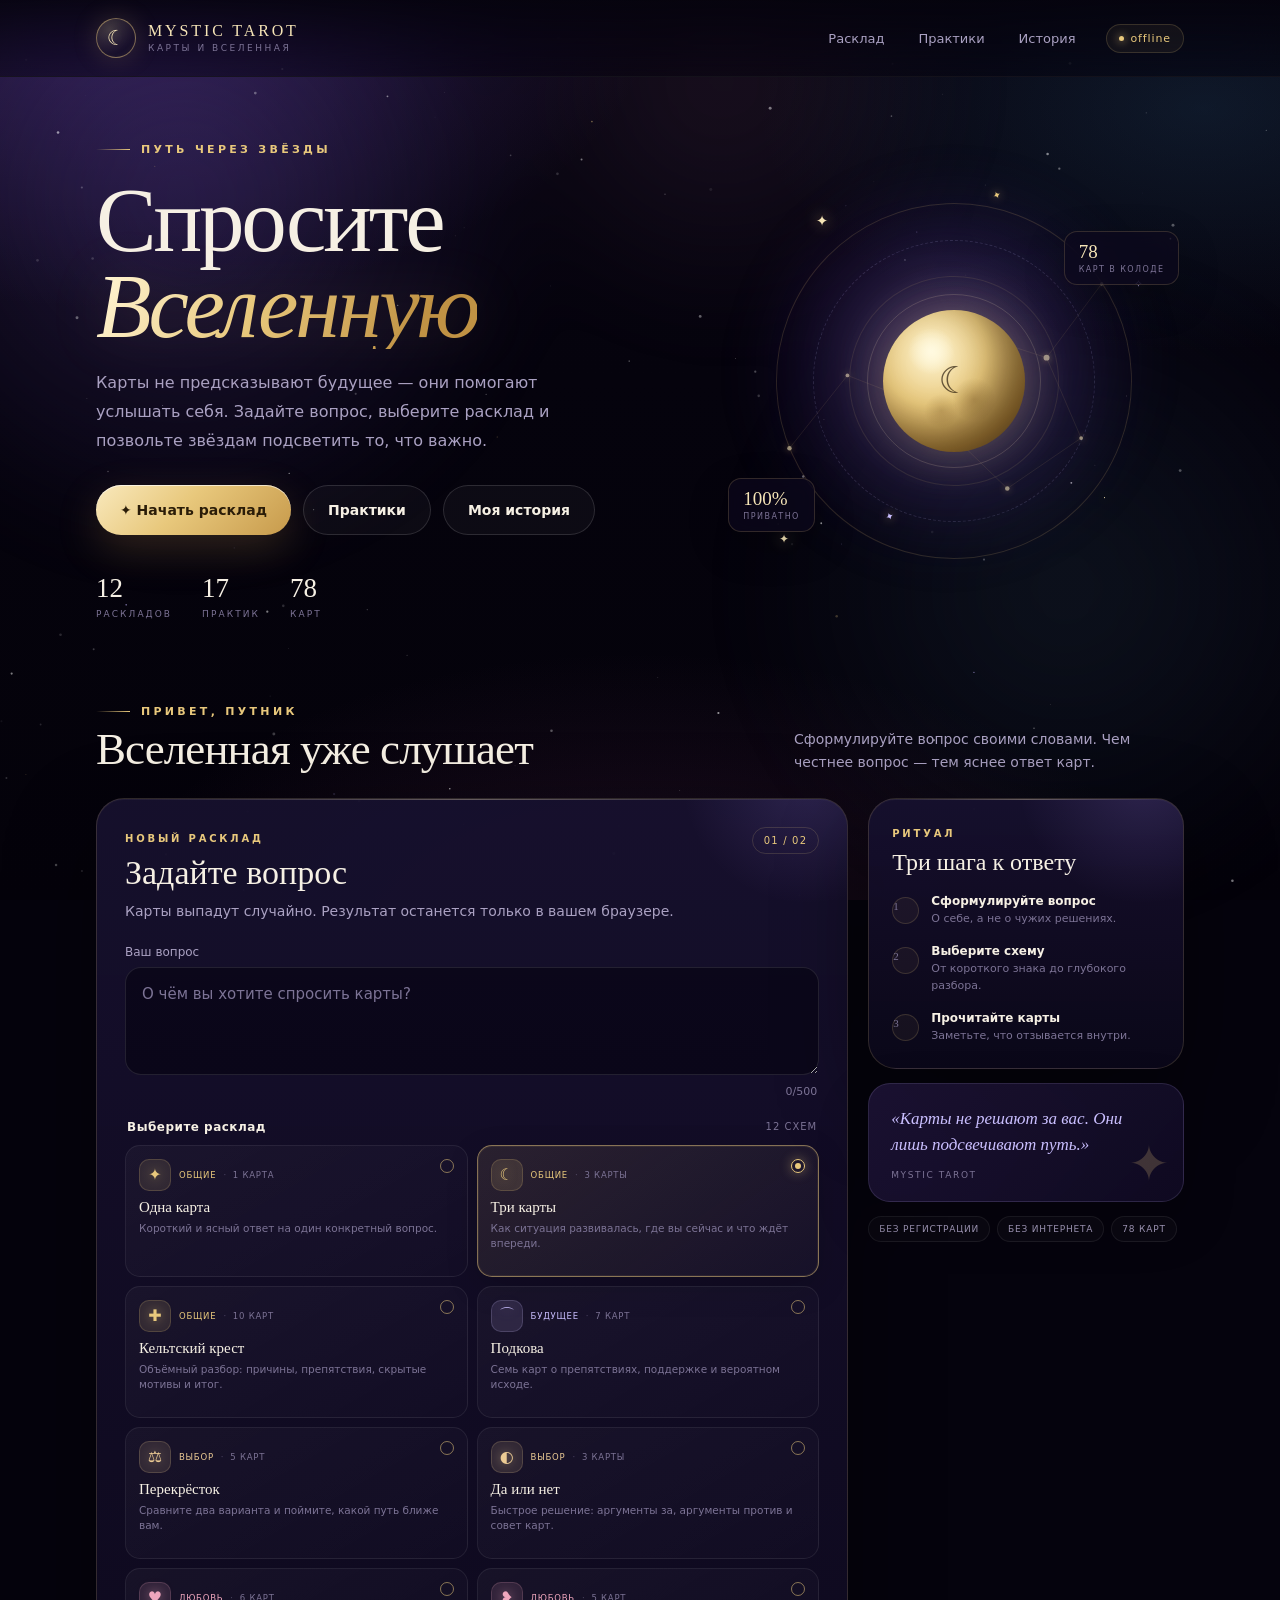
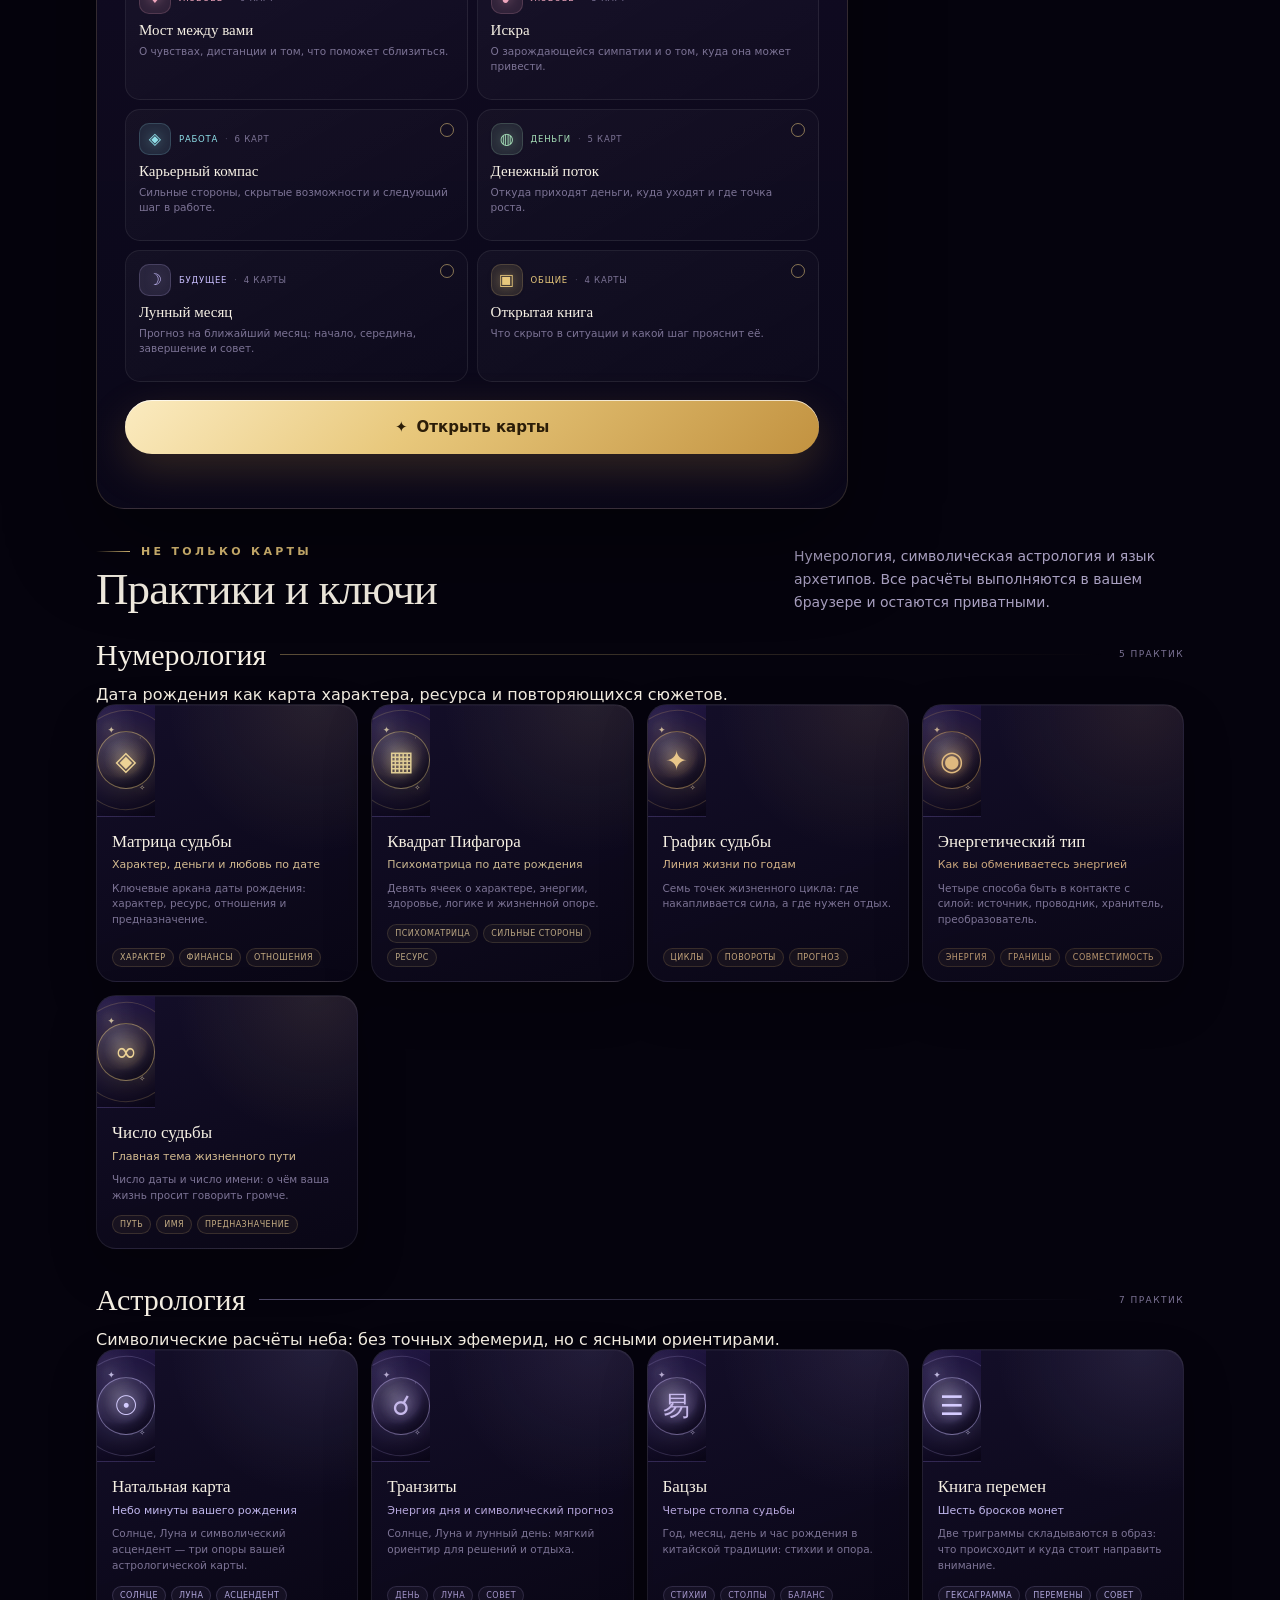
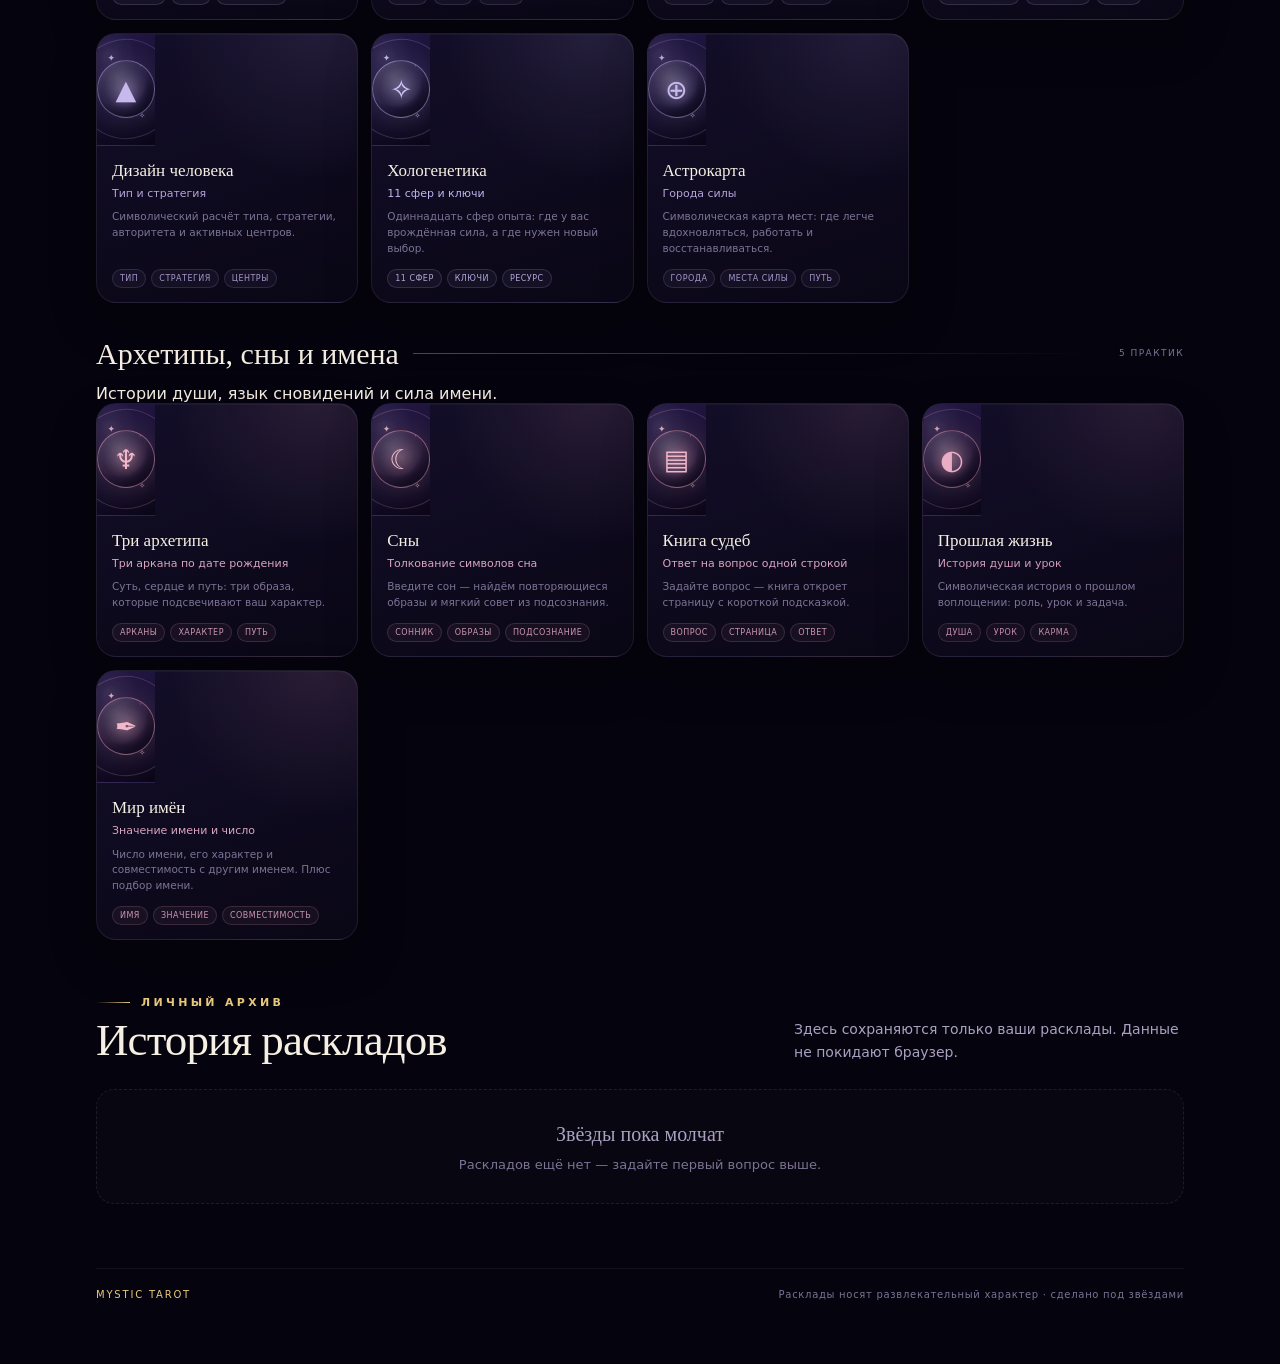
==== commit f935c0fa: "feat: add cosmic design, themed draws and 17 offline practices" ====
--- a/backend/static/index.html
+++ b/backend/static/index.html
@@ -3,172 +3,1573 @@
 <head>
 <meta charset="utf-8">
 <meta name="viewport" content="width=device-width, initial-scale=1">
+<meta name="theme-color" content="#05030d">
 <title>Mystic Tarot — карты знают больше</title>
 <style>
   :root {
-    --bg: #14121f;
-    --bg-card: #1d1a2b;
-    --bg-card-2: #241f33;
-    --border: rgba(216, 180, 106, 0.35);
-    --gold: #d8b46a;
-    --gold-bright: #e8c87c;
-    --text: #efe9dc;
-    --text-dim: #9b93ab;
-    --danger: #d98a8a;
+    --ink: #05030d;
+    --ink-2: #090617;
+    --panel: rgba(17, 12, 37, 0.72);
+    --panel-deep: rgba(9, 6, 22, 0.9);
+    --line: rgba(232, 200, 124, 0.17);
+    --line-strong: rgba(232, 200, 124, 0.48);
+    --gold: #e8c87c;
+    --gold-light: #f6e5b7;
+    --gold-deep: #b4883d;
+    --violet: #a78bfa;
+    --lavender: #cabfff;
+    --rose: #efa6bd;
+    --aqua: #8fdfe8;
+    --sage: #a6dfb8;
+    --text: #f6f0e4;
+    --muted: #aaa1c2;
+    --muted-2: #7c7395;
+    --danger: #f0a0a8;
+    --serif: "Palatino Linotype", "Book Antiqua", Palatino, Georgia, serif;
+    --sans: "Segoe UI Variable", "Segoe UI", system-ui, -apple-system, sans-serif;
+    --radius: 28px;
   }
   * { box-sizing: border-box; margin: 0; padding: 0; }
+  html { scroll-behavior: smooth; }
   body {
-    font-family: "Segoe UI", system-ui, -apple-system, sans-serif;
-    background: radial-gradient(1200px 800px at 50% -10%, #2a2440 0%, var(--bg) 55%) fixed, var(--bg);
+    font-family: var(--sans);
+    background: var(--ink);
     color: var(--text);
     min-height: 100vh;
-  }
-  .wrap { max-width: 720px; margin: 0 auto; padding: 24px 16px 56px; }
-  .starfield::before {
-    content: "";
-    position: fixed; inset: 0; pointer-events: none;
+    overflow-x: hidden;
+    -webkit-font-smoothing: antialiased;
+  }
+  ::selection { background: rgba(232, 200, 124, 0.28); color: #fff; }
+  a { color: inherit; }
+  button, textarea { font: inherit; }
+
+  /* ── Космос ─────────────────────────────────────────── */
+  .sky {
+    position: fixed; inset: 0; z-index: -3; pointer-events: none;
+    background:
+      radial-gradient(ellipse 70% 55% at 8% 0%, rgba(101, 65, 174, 0.38), transparent 62%),
+      radial-gradient(ellipse 58% 45% at 94% 12%, rgba(42, 91, 128, 0.24), transparent 60%),
+      radial-gradient(ellipse 65% 50% at 50% 105%, rgba(129, 58, 115, 0.22), transparent 65%),
+      linear-gradient(180deg, #07040f 0%, #05030d 42%, #04020a 100%);
+  }
+  .sky::before {
+    content: ""; position: absolute; inset: -14%;
+    background:
+      radial-gradient(circle at 22% 28%, rgba(127, 92, 214, 0.22), transparent 24%),
+      radial-gradient(circle at 76% 62%, rgba(69, 125, 152, 0.13), transparent 23%),
+      radial-gradient(circle at 55% 18%, rgba(194, 126, 181, 0.1), transparent 20%);
+    filter: blur(38px);
+    animation: drift 22s ease-in-out infinite alternate;
+  }
+  .sky::after {
+    content: ""; position: absolute; inset: 0; opacity: 0.22;
     background-image:
-      radial-gradient(1.5px 1.5px at 20% 30%, rgba(255,255,255,.35) 50%, transparent 51%),
-      radial-gradient(1px 1px at 60% 15%, rgba(255,255,255,.25) 50%, transparent 51%),
-      radial-gradient(1.5px 1.5px at 80% 60%, rgba(255,255,255,.3) 50%, transparent 51%),
-      radial-gradient(1px 1px at 35% 75%, rgba(255,255,255,.2) 50%, transparent 51%),
-      radial-gradient(1px 1px at 90% 25%, rgba(255,255,255,.2) 50%, transparent 51%),
-      radial-gradient(1px 1px at 10% 55%, rgba(255,255,255,.25) 50%, transparent 51%);
-  }
-  header.bar {
-    display: flex; justify-content: space-between; align-items: center; margin: 8px 0 4px;
-  }
-  header.bar .logo-small {
-    font-family: Georgia, serif; font-size: 22px; color: var(--gold-bright);
-  }
-  header.bar .who { color: var(--text-dim); font-size: 13px; }
-  .sparkle { text-align: center; font-size: 34px; margin-top: 22px; filter: drop-shadow(0 0 12px rgba(232,200,124,.6)); }
-  h1.logo {
-    font-family: Georgia, "Times New Roman", serif;
-    text-align: center; font-size: 40px; font-weight: 500;
-    color: var(--gold-bright); letter-spacing: 0.5px; margin-top: 8px;
-  }
-  .tagline { text-align: center; color: var(--text-dim); margin: 6px 0 30px; }
-  h2 { font-family: Georgia, serif; font-size: 26px; margin: 18px 0 4px; }
-  .sub { color: var(--text-dim); margin-bottom: 12px; }
+      radial-gradient(1px 1px at 14% 22%, rgba(255,255,255,.55) 50%, transparent 51%),
+      radial-gradient(1px 1px at 72% 17%, rgba(255,255,255,.42) 50%, transparent 51%),
+      radial-gradient(1.5px 1.5px at 88% 44%, rgba(255,255,255,.4) 50%, transparent 51%),
+      radial-gradient(1px 1px at 34% 71%, rgba(255,255,255,.35) 50%, transparent 51%),
+      radial-gradient(1px 1px at 61% 86%, rgba(255,255,255,.32) 50%, transparent 51%);
+  }
+  #cosmos {
+    position: fixed; inset: 0; z-index: -2; width: 100%; height: 100%;
+    pointer-events: none;
+  }
+
+  /* ── Верхняя панель ─────────────────────────────────── */
+  .topbar {
+    position: sticky; top: 0; z-index: 30;
+    border-bottom: 1px solid rgba(255, 255, 255, 0.055);
+    background: linear-gradient(180deg, rgba(5, 3, 13, 0.9), rgba(5, 3, 13, 0.5));
+    backdrop-filter: blur(22px) saturate(130%);
+    -webkit-backdrop-filter: blur(22px) saturate(130%);
+  }
+  .topbar-inner {
+    max-width: 1140px; margin: 0 auto; min-height: 76px;
+    padding: 0 26px; display: flex; align-items: center; gap: 16px;
+  }
+  .brand { display: flex; align-items: center; gap: 12px; text-decoration: none; }
+  .brand-mark {
+    width: 40px; height: 40px; flex: none; display: grid; place-items: center;
+    border-radius: 50%; color: var(--gold-light); font-size: 21px;
+    border: 1px solid rgba(232, 200, 124, 0.5);
+    background: radial-gradient(circle at 35% 30%, rgba(246, 229, 183, 0.22), rgba(20, 12, 42, 0.8) 65%);
+    box-shadow: 0 0 26px rgba(232, 200, 124, 0.18), inset 0 0 14px rgba(232, 200, 124, 0.08);
+  }
+  .brand-copy { display: flex; flex-direction: column; line-height: 1.1; }
+  .brand-name {
+    font-family: var(--serif); font-size: 16px; letter-spacing: 0.18em;
+    text-transform: uppercase; color: var(--gold-light);
+  }
+  .brand-sub { margin-top: 4px; font-size: 9px; letter-spacing: 0.28em; color: var(--muted-2); text-transform: uppercase; }
+  .topnav { margin-left: auto; display: flex; align-items: center; gap: 6px; }
+  .topnav a {
+    padding: 9px 14px; border-radius: 999px; text-decoration: none;
+    color: var(--muted); font-size: 13px; transition: color .2s, background .2s;
+  }
+  .topnav a:hover { color: var(--text); background: rgba(255, 255, 255, 0.05); }
+  .live-chip {
+    display: inline-flex; align-items: center; gap: 7px; margin-left: 10px;
+    padding: 7px 12px; border: 1px solid var(--line); border-radius: 999px;
+    color: var(--gold); font-size: 11px; letter-spacing: 0.08em;
+    background: rgba(232, 200, 124, 0.06);
+  }
+  .live-chip i {
+    width: 5px; height: 5px; border-radius: 50%; background: var(--gold);
+    box-shadow: 0 0 9px var(--gold); animation: pulse 2.8s ease-in-out infinite;
+  }
+
+  /* ── Каркас и hero ──────────────────────────────────── */
+  .wrap { max-width: 1140px; margin: 0 auto; padding: 0 26px 64px; }
+  .hero {
+    min-height: 590px; display: grid; grid-template-columns: minmax(0, 1.12fr) minmax(340px, 0.88fr);
+    align-items: center; gap: 42px; padding: 66px 0 54px;
+  }
+  .eyebrow {
+    display: flex; align-items: center; gap: 11px;
+    color: var(--gold); font-size: 11px; font-weight: 600;
+    letter-spacing: 0.3em; text-transform: uppercase;
+  }
+  .eyebrow::before { content: ""; width: 34px; height: 1px; background: linear-gradient(90deg, transparent, var(--gold)); }
+  .hero-title {
+    margin: 22px 0 20px; font-family: var(--serif); font-weight: 400;
+    font-size: clamp(50px, 7.4vw, 91px); line-height: 0.94; letter-spacing: -0.035em;
+  }
+  .hero-title .gold {
+    display: inline-block;
+    background: linear-gradient(115deg, #fff3cf 4%, var(--gold) 42%, #c09244 84%);
+    -webkit-background-clip: text; background-clip: text; color: transparent;
+    filter: drop-shadow(0 0 28px rgba(232, 200, 124, 0.14));
+  }
+  .hero-title em { font-style: italic; font-weight: 400; }
+  .hero-lead {
+    max-width: 525px; color: var(--muted); font-size: 16px; line-height: 1.8;
+  }
+  .hero-actions { display: flex; flex-wrap: wrap; gap: 12px; margin-top: 30px; }
+  .btn-primary, .btn-ghost {
+    display: inline-flex; align-items: center; justify-content: center; gap: 9px;
+    min-height: 50px; padding: 0 24px; border-radius: 999px;
+    font-size: 14px; font-weight: 600; text-decoration: none; cursor: pointer;
+    transition: transform .2s, filter .2s, border-color .2s, background .2s;
+  }
+  .btn-primary {
+    color: #2b1d08; border: 0;
+    background: linear-gradient(135deg, #f9e9bd 0%, #e8c87c 44%, #c79a4b 100%);
+    box-shadow: 0 14px 42px rgba(201, 154, 75, 0.22), inset 0 1px 0 rgba(255,255,255,.65);
+  }
+  .btn-primary:hover { transform: translateY(-2px); filter: brightness(1.05); }
+  .btn-ghost {
+    color: var(--text); border: 1px solid rgba(255,255,255,.13);
+    background: rgba(255,255,255,.035);
+  }
+  .btn-ghost:hover { border-color: var(--line-strong); background: rgba(232,200,124,.06); transform: translateY(-2px); }
+  .hero-stats { display: flex; gap: 30px; margin-top: 40px; }
+  .stat strong {
+    display: block; font-family: var(--serif); font-weight: 400;
+    font-size: 27px; line-height: 1; color: var(--text);
+  }
+  .stat span {
+    display: block; margin-top: 7px; color: var(--muted-2);
+    font-size: 9px; letter-spacing: 0.23em; text-transform: uppercase;
+  }
+
+  .hero-visual { position: relative; min-height: 470px; display: grid; place-items: center; }
+  .aura {
+    position: absolute; width: 390px; height: 390px; border-radius: 50%;
+    background: radial-gradient(circle at 48% 44%, rgba(170, 133, 255, 0.34), rgba(90, 55, 166, 0.14) 42%, transparent 70%);
+    filter: blur(24px); animation: aura 8s ease-in-out infinite alternate;
+  }
+  .orbit {
+    position: absolute; border-radius: 50%; border: 1px solid rgba(232, 200, 124, 0.16);
+    transform: rotate(-24deg);
+  }
+  .orbit::after {
+    content: "✦"; position: absolute; color: var(--gold);
+    font-size: 10px; text-shadow: 0 0 10px rgba(232, 200, 124, 0.8);
+  }
+  .orbit-a { width: 356px; height: 356px; animation: spin 54s linear infinite; }
+  .orbit-a::after { top: 19px; right: 58px; }
+  .orbit-b { width: 282px; height: 282px; border-style: dashed; border-color: rgba(202, 191, 255, 0.15); animation: spin-reverse 38s linear infinite; }
+  .orbit-b::after { bottom: 37px; left: 22px; color: var(--lavender); }
+  .orbit-c { width: 210px; height: 210px; border-color: rgba(232, 200, 124, 0.11); }
+  .orbit-c::after { display: none; }
+  .moon {
+    position: relative; width: 142px; height: 142px; border-radius: 50%;
+    background:
+      radial-gradient(circle at 34% 29%, rgba(255, 250, 225, 0.94), transparent 17%),
+      radial-gradient(circle at 64% 63%, rgba(122, 86, 31, 0.34), transparent 17%),
+      radial-gradient(circle at 41% 71%, rgba(116, 80, 28, 0.25), transparent 13%),
+      radial-gradient(circle at 35% 30%, #fff6d5 0%, #e8c87c 39%, #a77e36 72%, #59401c 100%);
+    box-shadow:
+      0 0 50px rgba(232, 200, 124, 0.32),
+      0 0 130px rgba(167, 139, 250, 0.22),
+      inset -23px -18px 38px rgba(17, 9, 5, 0.36);
+    animation: float 9s ease-in-out infinite;
+  }
+  .moon::before {
+    content: ""; position: absolute; inset: -16px; border-radius: 50%;
+    border: 1px solid rgba(246, 229, 183, 0.16);
+  }
+  .moon::after {
+    content: "☾"; position: absolute; inset: 0; display: grid; place-items: center;
+    color: rgba(36, 22, 8, 0.68); font-size: 37px; transform: translate(1px, -1px);
+  }
+  .constellation {
+    position: absolute; width: 430px; height: 430px; opacity: .6;
+    pointer-events: none; overflow: visible;
+  }
+  .constellation line { stroke: rgba(232, 200, 124, 0.22); stroke-width: .8; }
+  .constellation circle { fill: var(--gold-light); filter: drop-shadow(0 0 4px rgba(232,200,124,.8)); }
+  .hero-star {
+    position: absolute; color: var(--gold-light); text-shadow: 0 0 14px rgba(232, 200, 124, 0.8);
+    animation: twinkle 4s ease-in-out infinite;
+  }
+  .star-1 { top: 14%; left: 20%; font-size: 15px; }
+  .star-2 { top: 28%; right: 9%; font-size: 10px; animation-delay: -1.4s; color: var(--lavender); }
+  .star-3 { bottom: 15%; left: 12%; font-size: 12px; animation-delay: -2.5s; }
+  .star-4 { bottom: 24%; right: 17%; font-size: 8px; animation-delay: -0.7s; }
+  .floating-tag {
+    position: absolute; z-index: 2; padding: 10px 14px; border-radius: 13px;
+    border: 1px solid rgba(232, 200, 124, 0.18);
+    background: rgba(13, 9, 29, 0.66); backdrop-filter: blur(12px);
+    font-family: var(--serif); font-size: 19px; line-height: 1; color: var(--gold-light);
+    box-shadow: 0 14px 40px rgba(0,0,0,.22);
+  }
+  .floating-tag span {
+    display: block; margin-top: 5px; font-family: var(--sans);
+    font-size: 8px; letter-spacing: 0.18em; text-transform: uppercase; color: var(--muted-2);
+  }
+  .tag-a { top: 18%; right: 1%; }
+  .tag-b { bottom: 18%; left: 1%; }
+
+  /* ── Секции и панели ────────────────────────────────── */
+  .section-head {
+    display: flex; align-items: flex-end; justify-content: space-between; gap: 32px;
+    margin: 16px 0 24px;
+  }
+  .section-head h2 {
+    margin: 8px 0 0; font-family: var(--serif); font-weight: 400;
+    font-size: clamp(32px, 4vw, 45px); line-height: 1.06; letter-spacing: -0.02em;
+  }
+  .section-head > p { max-width: 390px; color: var(--muted); font-size: 14px; line-height: 1.65; }
+  .reading-section { scroll-margin-top: 100px; padding-top: 16px; }
+  .reading-layout { display: grid; grid-template-columns: minmax(0, 1.62fr) minmax(250px, 0.68fr); gap: 20px; align-items: start; }
   .panel {
-    background: var(--bg-card); border: 1px solid var(--border);
-    border-radius: 18px; padding: 20px; margin-bottom: 18px;
-  }
-  label { display: block; font-size: 13px; color: var(--text-dim); margin: 12px 2px 6px; }
+    position: relative; overflow: hidden;
+    border: 1px solid var(--line); border-radius: var(--radius);
+    background:
+      linear-gradient(180deg, rgba(24, 17, 48, 0.8), rgba(10, 7, 24, 0.9)),
+      var(--panel);
+    box-shadow: 0 34px 90px rgba(0, 0, 0, 0.42), inset 0 1px 0 rgba(255,255,255,.035);
+    padding: 28px;
+  }
+  .panel::before {
+    content: ""; position: absolute; inset: 0 0 auto; height: 1px;
+    background: linear-gradient(90deg, transparent, rgba(246, 229, 183, 0.5), transparent);
+    opacity: .65;
+  }
+  .panel::after {
+    content: ""; position: absolute; width: 260px; height: 260px; top: -150px; right: -90px;
+    border-radius: 50%; pointer-events: none;
+    background: radial-gradient(circle, rgba(167, 139, 250, 0.16), transparent 68%);
+  }
+  .panel-head { position: relative; z-index: 1; display: flex; justify-content: space-between; gap: 18px; align-items: flex-start; }
+  .panel-kicker { color: var(--gold); font-size: 10px; font-weight: 600; letter-spacing: 0.28em; text-transform: uppercase; }
+  .panel h2, .panel h3 {
+    margin-top: 8px; font-family: var(--serif); font-weight: 400;
+    font-size: clamp(27px, 3vw, 34px); line-height: 1.1;
+  }
+  .panel-sub { position: relative; z-index: 1; margin: 8px 0 22px; color: var(--muted); font-size: 14px; line-height: 1.65; }
+  .step-pill {
+    flex: none; padding: 7px 11px; border-radius: 999px;
+    border: 1px solid var(--line); color: var(--gold);
+    font-size: 10px; letter-spacing: 0.12em; white-space: nowrap;
+  }
+  .field { position: relative; z-index: 1; }
+  .field label { display: block; margin-bottom: 8px; color: var(--muted); font-size: 12px; }
   textarea {
-    width: 100%; background: var(--bg); color: var(--text);
-    border: 1px solid var(--border); border-radius: 12px;
-    padding: 12px 14px; font-size: 15px; outline: none;
-    resize: vertical; min-height: 84px;
-  }
-  textarea:focus { border-color: var(--gold); }
-  .hint { font-size: 12px; color: var(--text-dim); margin: 5px 4px; }
-  .btn-main {
-    width: 100%; margin-top: 16px; padding: 13px; font-size: 16px; font-weight: 600;
-    background: linear-gradient(180deg, var(--gold-bright), #c9a355);
-    border: none; border-radius: 999px; color: #35290f; cursor: pointer;
-    transition: filter .15s;
-  }
-  .btn-main:hover { filter: brightness(1.07); }
-  .btn-main:disabled { filter: grayscale(.5) brightness(.7); cursor: default; }
-  .error { color: var(--danger); font-size: 14px; margin-top: 10px; text-align: center; min-height: 18px; }
-  .spread { display: flex; flex-direction: column; gap: 10px; margin-top: 6px; }
-  .spread label.radio {
-    display: flex; gap: 12px; align-items: center; cursor: pointer;
-    background: var(--bg-card-2); border: 1px solid var(--border);
-    border-radius: 14px; padding: 13px 15px; margin: 0;
-    transition: border-color .15s, background .15s;
-  }
-  .spread label.radio:hover { border-color: var(--gold); }
-  .spread label.radio.checked { background: rgba(216,180,106,.12); border-color: var(--gold); }
+    width: 100%; min-height: 108px; resize: vertical; outline: none;
+    padding: 15px 16px; border-radius: 16px;
+    border: 1px solid rgba(255, 255, 255, 0.1);
+    background: rgba(4, 2, 12, 0.48); color: var(--text);
+    font-size: 15px; line-height: 1.55;
+    transition: border-color .2s, box-shadow .2s, background .2s;
+  }
+  textarea::placeholder { color: var(--muted-2); }
+  textarea:focus {
+    border-color: rgba(232, 200, 124, 0.55);
+    background: rgba(4, 2, 12, 0.64);
+    box-shadow: 0 0 0 3px rgba(232, 200, 124, 0.08), 0 0 34px rgba(167, 139, 250, 0.08);
+  }
+  .hint { margin: 6px 2px 0; color: var(--muted-2); font-size: 11px; text-align: right; }
+  .choice-head {
+    display: flex; justify-content: space-between; align-items: center; gap: 10px;
+    margin: 22px 2px 11px; color: var(--text); font-size: 12px; font-weight: 600;
+    letter-spacing: 0.04em;
+  }
+  .choice-head span:last-child { color: var(--muted-2); font-size: 10px; font-weight: 400; letter-spacing: 0.1em; text-transform: uppercase; }
+  .spread { position: relative; z-index: 1; display: grid; grid-template-columns: 1fr 1fr; gap: 9px; }
+
+  .radio {
+    --accent: var(--gold);
+    position: relative; display: flex; flex-direction: column; gap: 7px;
+    min-height: 132px; padding: 13px 13px 12px; cursor: pointer;
+    border-radius: 15px; border: 1px solid rgba(255, 255, 255, 0.075);
+    background: linear-gradient(150deg, rgba(255,255,255,.035), rgba(255,255,255,.012));
+    transition: transform .18s, border-color .18s, background .18s, box-shadow .18s;
+  }
+  .radio[data-cat="love"] { --accent: var(--rose); }
+  .radio[data-cat="career"] { --accent: var(--aqua); }
+  .radio[data-cat="money"] { --accent: var(--sage); }
+  .radio[data-cat="future"] { --accent: var(--lavender); }
+  .radio[data-cat="decision"] { --accent: #eccb94; }
+  .radio:hover { transform: translateY(-2px); border-color: rgba(232, 200, 124, 0.25); background: rgba(255,255,255,.045); }
+  .radio.checked {
+    border-color: color-mix(in srgb, var(--accent) 52%, transparent);
+    background: linear-gradient(145deg, color-mix(in srgb, var(--accent) 11%, transparent), rgba(255,255,255,.025));
+    box-shadow: inset 0 0 0 1px color-mix(in srgb, var(--accent) 8%, transparent), 0 10px 32px rgba(0,0,0,.16);
+  }
+  .radio-top { display: flex; align-items: center; gap: 8px; min-width: 0; padding-right: 16px; }
+  .spread-symbol {
+    width: 32px; height: 32px; flex: none; display: grid; place-items: center;
+    border-radius: 10px; color: var(--accent); font-size: 16px;
+    background: color-mix(in srgb, var(--accent) 12%, transparent);
+    border: 1px solid color-mix(in srgb, var(--accent) 18%, transparent);
+    text-shadow: 0 0 12px color-mix(in srgb, var(--accent) 55%, transparent);
+  }
+  .spread-meta { display: flex; flex-wrap: wrap; gap: 3px 7px; min-width: 0; color: var(--muted-2); font-size: 8.5px; letter-spacing: .09em; text-transform: uppercase; }
+  .spread-meta .cat { color: var(--accent); }
+  .spread-meta .count::before { content: "·"; margin-right: 6px; opacity: .55; }
+  .spread-body { display: block; min-width: 0; }
+  .spread-body b { display: block; font-family: var(--serif); font-size: 15px; font-weight: 400; line-height: 1.2; color: var(--text); }
+  .spread-body small {
+    display: -webkit-box; -webkit-line-clamp: 2; -webkit-box-orient: vertical; overflow: hidden;
+    margin-top: 5px; color: var(--muted-2); font-size: 10.5px; line-height: 1.46;
+  }
   .dot {
-    width: 20px; height: 20px; border-radius: 50%; flex: none;
-    border: 2px solid var(--gold); position: relative;
-  }
-  .spread label.radio.checked .dot::after {
-    content: ""; position: absolute; inset: 3px; border-radius: 50%; background: var(--gold);
-  }
-  .spread b { font-size: 15px; }
-  .spread small { display: block; color: var(--text-dim); font-weight: 400; }
-  .cards { display: grid; gap: 12px; margin-top: 10px; }
+    position: absolute; top: 13px; right: 13px; width: 14px; height: 14px;
+    border-radius: 50%; border: 1px solid rgba(232, 200, 124, 0.55); flex: none;
+  }
+  .radio.checked .dot { border-color: var(--accent); box-shadow: 0 0 12px color-mix(in srgb, var(--accent) 40%, transparent); }
+  .radio.checked .dot::after { content: ""; position: absolute; inset: 3px; border-radius: 50%; background: var(--accent); }
+  .btn-draw {
+    position: relative; z-index: 1; width: 100%; min-height: 54px; margin-top: 18px;
+    display: inline-flex; align-items: center; justify-content: center; gap: 9px;
+    border: 0; border-radius: 999px; cursor: pointer;
+    color: #2b1d08; font-size: 15px; font-weight: 700;
+    background: linear-gradient(135deg, #fbebc0 0%, #e8c87c 42%, #c29240 100%);
+    box-shadow: 0 15px 42px rgba(194, 146, 64, 0.22), inset 0 1px 0 rgba(255,255,255,.7);
+    transition: transform .18s, filter .18s;
+  }
+  .btn-draw:hover { transform: translateY(-2px); filter: brightness(1.045); }
+  .btn-draw:disabled { filter: grayscale(.45) brightness(.7); cursor: default; transform: none; }
+  .error { position: relative; z-index: 1; min-height: 17px; margin-top: 9px; color: var(--danger); font-size: 12px; text-align: center; }
+
+  /* ── Боковая колонка ────────────────────────────────── */
+  .side-stack { display: flex; flex-direction: column; gap: 14px; }
+  .side-card { padding: 23px; }
+  .side-card h3 { font-size: 24px; }
+  .steps { list-style: none; margin-top: 18px; display: flex; flex-direction: column; gap: 17px; }
+  .steps li { display: flex; gap: 12px; }
+  .step-num {
+    width: 27px; height: 27px; flex: none; display: grid; place-items: center;
+    border-radius: 50%; border: 1px solid var(--line);
+    color: var(--gold); font-family: var(--serif); font-size: 13px;
+    background: rgba(232, 200, 124, 0.05);
+  }
+  .steps b { display: block; color: var(--text); font-size: 12px; font-weight: 600; }
+  .steps span { display: block; margin-top: 3px; color: var(--muted-2); font-size: 11px; line-height: 1.5; }
+  .quote-card {
+    position: relative; overflow: hidden; padding: 22px 22px 21px;
+    border: 1px solid rgba(202, 191, 255, 0.14); border-radius: 22px;
+    background: linear-gradient(140deg, rgba(91, 60, 158, 0.26), rgba(18, 12, 39, 0.76));
+    box-shadow: 0 20px 52px rgba(0,0,0,.23);
+  }
+  .quote-card::after {
+    content: "✦"; position: absolute; right: 13px; bottom: 8px;
+    color: rgba(232, 200, 124, 0.22); font-size: 50px;
+  }
+  .quote-card p { position: relative; z-index: 1; font-family: var(--serif); font-size: 17px; line-height: 1.55; color: var(--lavender); font-style: italic; }
+  .quote-card small { display: block; margin-top: 12px; color: var(--muted-2); font-size: 9px; letter-spacing: .18em; text-transform: uppercase; }
+  .micro-facts { display: flex; flex-wrap: wrap; gap: 7px; }
+  .micro-facts span {
+    padding: 7px 10px; border: 1px solid rgba(255,255,255,.075); border-radius: 999px;
+    color: var(--muted); font-size: 9px; letter-spacing: .09em; text-transform: uppercase;
+    background: rgba(255,255,255,.022);
+  }
+
+  /* ── Результат ──────────────────────────────────────── */
+  #result-box { scroll-margin-top: 100px; }
+  .result-panel { margin-top: 28px; animation: reveal .55s cubic-bezier(.2,.8,.2,1) both; }
+  .result-panel h2 { margin: 0; display: flex; align-items: center; flex-wrap: wrap; gap: 9px; }
+  .badge {
+    display: inline-flex; align-items: center; padding: 5px 10px;
+    border: 1px solid var(--line); border-radius: 999px;
+    color: var(--gold); font-family: var(--sans); font-size: 9px;
+    font-weight: 500; letter-spacing: .11em; text-transform: uppercase;
+    background: rgba(232,200,124,.05);
+  }
+  .reading-meta { margin: 9px 0 5px; color: var(--muted-2); font-size: 11px; letter-spacing: .06em; }
+  .q {
+    margin: 13px 0 20px; padding-left: 14px; border-left: 1px solid rgba(232, 200, 124, 0.42);
+    font-family: var(--serif); font-size: 19px; line-height: 1.45; color: var(--gold-light);
+    white-space: pre-wrap;
+  }
+  .cards { display: grid; gap: 12px; margin-top: 16px; grid-template-columns: repeat(auto-fit, minmax(190px, 1fr)); }
   .cards.c1 { grid-template-columns: minmax(0, 1fr); }
   .cards.c3 { grid-template-columns: repeat(3, minmax(0, 1fr)); }
-  .cards.c10 { grid-template-columns: repeat(auto-fill, minmax(120px, 1fr)); }
+  .cards.c10 { grid-template-columns: repeat(auto-fill, minmax(148px, 1fr)); }
   .card {
-    background: linear-gradient(180deg, #26202440, #0000), var(--bg-card-2);
-    border: 1px solid var(--border); border-radius: 14px; padding: 12px; text-align: center;
-  }
-  .card .sym { font-size: 30px; filter: drop-shadow(0 0 8px rgba(232,200,124,.5)); }
-  .card .nm { font-family: Georgia, serif; margin-top: 6px; font-size: 14px; line-height: 1.25; }
-  .card .pos { color: var(--text-dim); font-size: 11.5px; margin-top: 4px; }
-  .card .rev { color: var(--danger); font-size: 11.5px; margin-top: 2px; }
-  .card .mean { margin-top: 8px; font-size: 12.5px; color: var(--text); text-align: left; line-height: 1.45; }
-  .card .kw { margin-top: 6px; font-size: 11px; color: var(--text-dim); }
-  .reading-meta { color: var(--text-dim); font-size: 13px; margin: 4px 0 8px; }
-  .q { font-family: Georgia, serif; font-size: 15px; color: var(--gold-bright); margin: 8px 0; white-space: pre-wrap; }
+    position: relative; overflow: hidden; isolation: isolate;
+    padding: 17px 15px 15px; border-radius: 18px;
+    border: 1px solid rgba(232, 200, 124, 0.2);
+    background:
+      radial-gradient(circle at 82% 0%, rgba(167, 139, 250, 0.13), transparent 42%),
+      linear-gradient(160deg, #1c1436 0%, #120d26 55%, #0c081b 100%);
+    box-shadow: inset 0 1px 0 rgba(255,255,255,.035), 0 14px 34px rgba(0,0,0,.18);
+  }
+  .card::before {
+    content: ""; position: absolute; inset: 0; z-index: -1; opacity: .34; pointer-events: none;
+    background-image:
+      radial-gradient(1px 1px at 16% 22%, rgba(255,255,255,.6) 50%, transparent 51%),
+      radial-gradient(1px 1px at 78% 17%, rgba(255,255,255,.45) 50%, transparent 51%),
+      radial-gradient(1px 1px at 66% 76%, rgba(255,255,255,.38) 50%, transparent 51%),
+      radial-gradient(1px 1px at 27% 82%, rgba(255,255,255,.3) 50%, transparent 51%);
+  }
+  .card::after {
+    content: "✦"; position: absolute; top: 8px; right: 11px;
+    color: rgba(232,200,124,.25); font-size: 12px;
+  }
+  .card .sym {
+    display: inline-grid; place-items: center; width: 48px; height: 48px; border-radius: 50%;
+    color: var(--gold-light); font-size: 25px;
+    border: 1px solid rgba(232,200,124,.23);
+    background: radial-gradient(circle at 38% 30%, rgba(246,229,183,.18), rgba(232,200,124,.04) 65%);
+    box-shadow: 0 0 24px rgba(232,200,124,.1);
+    filter: drop-shadow(0 0 8px rgba(232,200,124,.3));
+  }
+  .card .nm { margin-top: 12px; font-family: var(--serif); font-size: 16px; line-height: 1.25; color: var(--text); }
+  .card .pos { margin-top: 5px; color: var(--gold); font-size: 8.5px; line-height: 1.45; letter-spacing: .11em; text-transform: uppercase; }
+  .card .rev {
+    display: inline-block; margin-top: 6px; padding: 3px 7px; border-radius: 999px;
+    color: var(--danger); font-size: 9px; border: 1px solid rgba(240,160,168,.22);
+    background: rgba(240,160,168,.06);
+  }
+  .card .mean {
+    margin-top: 11px; padding-top: 10px; border-top: 1px solid rgba(255,255,255,.065);
+    color: #c9c1db; font-size: 11.5px; line-height: 1.55;
+  }
+  .card .kw { margin-top: 8px; color: var(--muted-2); font-size: 9.5px; line-height: 1.5; letter-spacing: .02em; }
+  .cards.c10 .card, .cards.c3 .card { min-height: 100%; }
+  .cards.c10 .card .nm { font-size: 14px; }
+  .cards.c10 .card .mean { font-size: 11px; }
+
+  /* ── Анимация выдачи карт ───────────────────────────── */
+  .result-panel .cards { perspective: 1400px; }
+  .card.deal {
+    opacity: 0; transform-style: preserve-3d; backface-visibility: hidden;
+    animation: cardDeal .72s cubic-bezier(.2,.8,.2,1) both;
+    animation-delay: calc(var(--i, 0) * 95ms + 80ms);
+  }
+  @keyframes cardDeal {
+    0% { opacity: 0; transform: translate3d(0, 30px, -40px) rotateY(-88deg) scale(.9); filter: blur(4px); }
+    55% { opacity: 1; filter: blur(0); }
+    100% { opacity: 1; transform: none; filter: blur(0); }
+  }
+  .theme-chip {
+    display: inline-flex; align-items: center; gap: 5px; margin-left: 7px;
+    padding: 3px 9px; border-radius: 999px; vertical-align: 1px;
+    border: 1px solid rgba(202, 191, 255, 0.22); color: var(--lavender);
+    background: rgba(167, 139, 250, 0.07); font-size: 9px;
+    letter-spacing: .06em; text-transform: none;
+  }
+  .shuffle-panel {
+    margin-top: 28px; min-height: 310px; display: flex; flex-direction: column;
+    align-items: center; justify-content: center; text-align: center;
+    animation: reveal .4s cubic-bezier(.2,.8,.2,1) both;
+  }
+  .shuffle-deck { position: relative; width: 130px; height: 184px; margin-bottom: 24px; }
+  .shuffle-deck i {
+    position: absolute; left: 50%; top: 0; width: 108px; height: 164px; margin-left: -54px;
+    border-radius: 13px; border: 1px solid rgba(232, 200, 124, 0.34);
+    background:
+      radial-gradient(circle at 50% 44%, rgba(167, 139, 250, 0.24), transparent 48%),
+      radial-gradient(circle at 30% 20%, rgba(255, 255, 255, 0.09), transparent 32%),
+      linear-gradient(155deg, #261a4c, #0d0820 72%);
+    box-shadow: 0 16px 38px rgba(0, 0, 0, 0.38), inset 0 0 24px rgba(232, 200, 124, 0.07);
+    transform-origin: 50% 92%;
+    animation: shuffleCard .9s ease-in-out infinite;
+  }
+  .shuffle-deck i::after {
+    content: "☾"; position: absolute; inset: 0; display: grid; place-items: center;
+    color: rgba(246, 229, 183, 0.72); font-size: 30px;
+    text-shadow: 0 0 18px rgba(232, 200, 124, 0.55);
+  }
+  .shuffle-deck i:nth-child(1) { transform: rotate(-13deg) translateX(-19px); animation-delay: -.2s; }
+  .shuffle-deck i:nth-child(2) { transform: rotate(-2deg); animation-delay: -.1s; }
+  .shuffle-deck i:nth-child(3) { transform: rotate(11deg) translateX(19px); }
+  @keyframes shuffleCard {
+    0%, 100% { margin-top: 0; }
+    50% { margin-top: -14px; }
+  }
+  .shuffle-title { font-family: var(--serif); font-size: 23px; color: var(--gold-light); }
+  .shuffle-sub { margin-top: 7px; color: var(--muted-2); font-size: 12px; letter-spacing: .05em; }
+
+  /* ── История ────────────────────────────────────────── */
+  .history-section { margin-top: 56px; scroll-margin-top: 100px; }
+  #history { display: flex; flex-direction: column; gap: 9px; }
   .history-item {
-    background: var(--bg-card-2); border: 1px solid var(--border); border-radius: 12px;
-    padding: 12px 14px; margin-bottom: 10px; cursor: pointer; transition: border-color .15s;
-  }
-  .history-item:hover { border-color: var(--gold); }
-  .history-item .row { display: flex; justify-content: space-between; gap: 10px; align-items: baseline; }
-  .history-item .who2 { font-family: Georgia, serif; font-size: 14px; white-space: nowrap; overflow: hidden; text-overflow: ellipsis; }
-  .history-item .when { color: var(--text-dim); font-size: 12px; flex: none; }
-  .history-item small { color: var(--text-dim); }
-  .badge {
-    display: inline-block; border: 1px solid var(--border); color: var(--gold);
-    border-radius: 999px; font-size: 12px; padding: 2px 10px; margin-left: 8px; vertical-align: middle;
-  }
-  footer { text-align: center; color: var(--text-dim); font-size: 12px; margin-top: 40px; }
-  @media (max-width: 560px) {
-    .cards.c3 { grid-template-columns: repeat(3, minmax(0,1fr)); gap: 8px; }
-    h1.logo { font-size: 32px; }
+    position: relative; display: flex; align-items: center; gap: 13px;
+    padding: 15px 16px; cursor: pointer; overflow: hidden;
+    border: 1px solid rgba(255,255,255,.07); border-radius: 16px;
+    background: linear-gradient(135deg, rgba(255,255,255,.035), rgba(255,255,255,.012));
+    transition: transform .18s, border-color .18s, background .18s;
+  }
+  .history-item:hover {
+    transform: translateX(3px); border-color: rgba(232,200,124,.26);
+    background: linear-gradient(135deg, rgba(232,200,124,.055), rgba(255,255,255,.015));
+  }
+  .history-orb {
+    width: 28px; height: 28px; flex: none; border-radius: 50%;
+    border: 1px solid rgba(232,200,124,.3);
+    background: radial-gradient(circle at 35% 30%, rgba(246,229,183,.38), rgba(34,22,60,.7) 63%);
+    box-shadow: 0 0 18px rgba(232,200,124,.1);
+  }
+  .history-main { min-width: 0; flex: 1; }
+  .history-item .row { display: flex; justify-content: space-between; gap: 14px; align-items: baseline; }
+  .history-item .who2 {
+    min-width: 0; overflow: hidden; text-overflow: ellipsis; white-space: nowrap;
+    font-family: var(--serif); font-size: 15px; color: var(--text);
+  }
+  .history-item .when { flex: none; color: var(--muted-2); font-size: 10px; letter-spacing: .04em; }
+  .history-item small { display: block; margin-top: 4px; color: var(--muted-2); font-size: 10.5px; }
+  .history-spread { color: var(--gold); }
+  .history-arrow { flex: none; color: var(--gold); font-size: 17px; opacity: .55; transition: opacity .18s, transform .18s; }
+  .history-item:hover .history-arrow { opacity: 1; transform: translateX(2px); }
+  .empty-history {
+    padding: 28px; border: 1px dashed rgba(255,255,255,.09); border-radius: 18px;
+    text-align: center; color: var(--muted-2); font-size: 13px; line-height: 1.6;
+    background: rgba(255,255,255,.015);
+  }
+  .empty-history strong { display: block; margin-bottom: 5px; color: var(--muted); font-family: var(--serif); font-size: 20px; font-weight: 400; }
+
+  footer {
+    position: relative; display: flex; justify-content: space-between; align-items: center; gap: 20px;
+    margin-top: 64px; padding-top: 20px; border-top: 1px solid rgba(255,255,255,.06);
+    color: var(--muted-2); font-size: 10px; letter-spacing: .07em;
+  }
+  footer span:first-child { color: var(--gold); letter-spacing: .18em; text-transform: uppercase; }
+
+  .sr-only {
+    position: absolute; width: 1px; height: 1px; padding: 0; margin: -1px;
+    overflow: hidden; clip: rect(0,0,0,0); white-space: nowrap; border: 0;
+  }
+
+  /* ── Анимации ───────────────────────────────────────── */
+  @keyframes drift { from { transform: translate3d(-2%, -1%, 0) scale(1); } to { transform: translate3d(3%, 2%, 0) scale(1.08); } }
+  @keyframes aura { from { opacity: .7; transform: scale(.96); } to { opacity: 1; transform: scale(1.05); } }
+  @keyframes float { 0%,100% { transform: translateY(0); } 50% { transform: translateY(-11px); } }
+  @keyframes spin { to { transform: rotate(336deg); } }
+  @keyframes spin-reverse { to { transform: rotate(-384deg); } }
+  @keyframes twinkle { 0%,100% { opacity: .35; transform: scale(.8); } 50% { opacity: 1; transform: scale(1.2); } }
+  @keyframes pulse { 0%,100% { opacity: .55; } 50% { opacity: 1; } }
+  @keyframes reveal { from { opacity: 0; transform: translateY(16px); } to { opacity: 1; transform: translateY(0); } }
+
+  /* ── Адаптивность ───────────────────────────────────── */
+  @media (max-width: 900px) {
+    .hero { grid-template-columns: 1fr; min-height: 0; padding-top: 48px; }
+    .hero-visual { min-height: 390px; order: -1; }
+    .hero-copy { text-align: center; }
+    .eyebrow { justify-content: center; }
+    .hero-lead { margin: 0 auto; }
+    .hero-actions, .hero-stats { justify-content: center; }
+    .reading-layout { grid-template-columns: 1fr; }
+    .side-stack { display: grid; grid-template-columns: 1fr 1fr; }
+    .micro-facts { grid-column: 1 / -1; }
+  }
+  @media (max-width: 700px) {
+    .topbar-inner { min-height: 66px; padding: 0 17px; }
+    .brand-sub, .topnav a { display: none; }
+    .live-chip { margin-left: auto; }
+    .wrap { padding: 0 16px 48px; }
+    .hero { padding: 36px 0 28px; gap: 12px; }
+    .hero-visual { min-height: 330px; transform: scale(.9); margin: -10px 0; }
+    .aura { width: 300px; height: 300px; }
+    .orbit-a { width: 292px; height: 292px; }
+    .orbit-b { width: 232px; height: 232px; }
+    .orbit-c { width: 174px; height: 174px; }
+    .moon { width: 118px; height: 118px; }
+    .constellation { width: 340px; height: 340px; }
+    .floating-tag { font-size: 15px; padding: 8px 11px; }
+    .hero-title { font-size: clamp(45px, 14vw, 62px); }
+    .hero-lead { font-size: 14px; }
+    .hero-stats { gap: 22px; margin-top: 27px; }
+    .section-head { display: block; }
+    .section-head > p { margin-top: 9px; }
+    .panel { padding: 19px; border-radius: 22px; }
+    .spread { grid-template-columns: 1fr; }
+    .radio { min-height: 0; }
+    .side-stack { display: flex; }
+    .cards.c3 { grid-template-columns: 1fr; }
+    .cards.c10 { grid-template-columns: repeat(2, minmax(0, 1fr)); }
+    .card .mean { font-size: 11px; }
+    footer { display: block; text-align: center; line-height: 1.8; }
+    footer span { display: block; }
+    footer span + span { margin-top: 4px; }
+  }
+  @media (max-width: 420px) {
+    .hero-visual { transform: scale(.8); margin: -38px 0; }
+    .cards.c10 { grid-template-columns: 1fr; }
+    .history-item .when { display: none; }
+  }
+  @media (prefers-reduced-motion: reduce) {
+    html { scroll-behavior: auto; }
+    *, *::before, *::after { animation-duration: .001ms !important; animation-iteration-count: 1 !important; transition-duration: .001ms !important; }
+    #cosmos { display: none; }
   }
 </style>
+<style id="practices-styles">/* ── Космические практики ─────────────────────────────── */
+.practices-section {
+  padding-top: 20px;
+  scroll-margin-top: 100px;
+}
+.practices-intro {
+  display: flex;
+  align-items: flex-end;
+  justify-content: space-between;
+  gap: 32px;
+  margin-bottom: 26px;
+}
+.practices-intro h2 {
+  margin: 8px 0 0;
+  font-family: var(--serif);
+  font-weight: 400;
+  font-size: clamp(32px, 4vw, 45px);
+  line-height: 1.06;
+  letter-spacing: -0.02em;
+}
+.practices-intro > p {
+  max-width: 430px;
+  color: var(--muted);
+  font-size: 14px;
+  line-height: 1.65;
+}
+.practice-group { margin-top: 34px; }
+.practice-group:first-of-type { margin-top: 8px; }
+.practice-group-head {
+  display: flex;
+  align-items: center;
+  gap: 14px;
+  margin-bottom: 14px;
+}
+.practice-group-head h3 {
+  font-family: var(--serif);
+  font-weight: 400;
+  font-size: clamp(22px, 2.6vw, 30px);
+  line-height: 1.1;
+  color: var(--text);
+  white-space: nowrap;
+}
+.practice-group-head .group-line {
+  height: 1px;
+  flex: 1;
+  background: linear-gradient(90deg, color-mix(in srgb, var(--group-accent) 38%, transparent), transparent);
+}
+.practice-group-head .group-count {
+  flex: none;
+  color: var(--muted-2);
+  font-size: 9px;
+  letter-spacing: 0.16em;
+  text-transform: uppercase;
+}
+.practice-grid {
+  display: grid;
+  grid-template-columns: repeat(4, minmax(0, 1fr));
+  gap: 13px;
+}
+.practice-card {
+  --accent: var(--gold);
+  position: relative;
+  display: flex;
+  flex-direction: column;
+  min-height: 100%;
+  padding: 0;
+  overflow: hidden;
+  text-align: left;
+  cursor: pointer;
+  border: 1px solid rgba(255, 255, 255, 0.08);
+  border-radius: 20px;
+  background:
+    radial-gradient(circle at 84% 0%, color-mix(in srgb, var(--accent) 10%, transparent), transparent 42%),
+    linear-gradient(160deg, rgba(22, 16, 44, 0.9), rgba(10, 7, 23, 0.94));
+  box-shadow: 0 20px 48px rgba(0, 0, 0, 0.24), inset 0 1px 0 rgba(255, 255, 255, 0.035);
+  transition: transform 0.22s, border-color 0.22s, box-shadow 0.22s;
+  color: inherit;
+  font: inherit;
+}
+.practice-card:hover {
+  transform: translateY(-4px);
+  border-color: color-mix(in srgb, var(--accent) 40%, transparent);
+  box-shadow: 0 26px 60px rgba(0, 0, 0, 0.34), 0 0 40px color-mix(in srgb, var(--accent) 6%, transparent);
+}
+.practice-card:focus-visible {
+  outline: 2px solid var(--accent);
+  outline-offset: 3px;
+}
+.practice-sigil {
+  position: relative;
+  display: grid;
+  place-items: center;
+  min-height: 112px;
+  overflow: hidden;
+  border-bottom: 1px solid rgba(255, 255, 255, 0.055);
+  background:
+    radial-gradient(circle at 50% 48%, color-mix(in srgb, var(--accent) 24%, transparent), transparent 34%),
+    radial-gradient(circle at 18% 18%, rgba(255, 255, 255, 0.07), transparent 28%),
+    linear-gradient(155deg, rgba(40, 27, 80, 0.8), rgba(9, 6, 22, 0.9));
+}
+.practice-sigil::before,
+.practice-sigil::after {
+  content: "";
+  position: absolute;
+  border-radius: 50%;
+  border: 1px solid color-mix(in srgb, var(--accent) 20%, transparent);
+  pointer-events: none;
+}
+.practice-sigil::before { width: 98px; height: 98px; transform: rotate(-18deg); }
+.practice-sigil::after {
+  width: 142px;
+  height: 142px;
+  border-style: dashed;
+  border-color: color-mix(in srgb, var(--accent) 11%, transparent);
+}
+.practice-sigil .practice-star {
+  position: absolute;
+  color: color-mix(in srgb, var(--accent) 55%, white);
+  font-size: 9px;
+  text-shadow: 0 0 12px var(--accent);
+  opacity: 0.8;
+}
+.practice-sigil .practice-star.s1 { top: 18%; left: 18%; }
+.practice-sigil .practice-star.s2 { bottom: 22%; right: 17%; font-size: 7px; }
+.practice-sigil .practice-star.s3 { top: 26%; right: 24%; font-size: 6px; }
+.practice-symbol {
+  position: relative;
+  z-index: 1;
+  display: grid;
+  place-items: center;
+  width: 58px;
+  height: 58px;
+  border-radius: 50%;
+  color: color-mix(in srgb, var(--accent) 80%, white);
+  font-size: 27px;
+  line-height: 1;
+  border: 1px solid color-mix(in srgb, var(--accent) 48%, transparent);
+  background: radial-gradient(circle at 36% 30%, rgba(255, 255, 255, 0.2), color-mix(in srgb, var(--accent) 10%, transparent) 52%, rgba(10, 6, 24, 0.8) 75%);
+  box-shadow: 0 0 32px color-mix(in srgb, var(--accent) 22%, transparent), inset 0 0 18px color-mix(in srgb, var(--accent) 8%, transparent);
+  text-shadow: 0 0 16px color-mix(in srgb, var(--accent) 55%, transparent);
+}
+.practice-body {
+  display: flex;
+  flex-direction: column;
+  flex: 1;
+  padding: 15px 15px 14px;
+}
+.practice-title {
+  font-family: var(--serif);
+  font-size: 17px;
+  font-weight: 400;
+  line-height: 1.2;
+  color: var(--text);
+}
+.practice-sub {
+  margin-top: 5px;
+  color: color-mix(in srgb, var(--accent) 70%, var(--muted));
+  font-size: 11px;
+  line-height: 1.4;
+}
+.practice-desc {
+  display: -webkit-box;
+  -webkit-line-clamp: 3;
+  -webkit-box-orient: vertical;
+  overflow: hidden;
+  margin-top: 8px;
+  color: var(--muted-2);
+  font-size: 10.5px;
+  line-height: 1.5;
+}
+.practice-chips {
+  display: flex;
+  flex-wrap: wrap;
+  gap: 5px;
+  margin-top: auto;
+  padding-top: 12px;
+}
+.practice-chips span {
+  padding: 4px 7px;
+  border: 1px solid color-mix(in srgb, var(--accent) 16%, transparent);
+  border-radius: 999px;
+  color: color-mix(in srgb, var(--accent) 68%, var(--muted-2));
+  font-size: 8px;
+  letter-spacing: 0.06em;
+  text-transform: uppercase;
+  background: color-mix(in srgb, var(--accent) 5%, transparent);
+}
+.practice-open {
+  position: absolute;
+  top: 10px;
+  right: 10px;
+  z-index: 2;
+  width: 24px;
+  height: 24px;
+  display: grid;
+  place-items: center;
+  border-radius: 50%;
+  color: color-mix(in srgb, var(--accent) 75%, white);
+  border: 1px solid color-mix(in srgb, var(--accent) 22%, transparent);
+  background: rgba(8, 5, 18, 0.5);
+  font-size: 12px;
+  opacity: 0;
+  transform: translateY(-3px);
+  transition: opacity 0.2s, transform 0.2s;
+}
+.practice-card:hover .practice-open { opacity: 1; transform: none; }
+
+/* ── Модальное окно практики ─────────────────────────── */
+.practice-modal {
+  position: fixed;
+  inset: 0;
+  z-index: 80;
+  display: grid;
+  place-items: center;
+  padding: 22px;
+  background: rgba(3, 2, 9, 0.78);
+  backdrop-filter: blur(16px) saturate(120%);
+  -webkit-backdrop-filter: blur(16px) saturate(120%);
+  animation: practice-fade 0.22s ease both;
+}
+.practice-modal[hidden] { display: none; }
+.practice-dialog {
+  position: relative;
+  width: min(900px, 100%);
+  max-height: min(90vh, 900px);
+  overflow: auto;
+  overscroll-behavior: contain;
+  padding: 28px;
+  border: 1px solid var(--line);
+  border-radius: 28px;
+  background:
+    radial-gradient(circle at 92% 0%, color-mix(in srgb, var(--accent, var(--gold)) 14%, transparent), transparent 32%),
+    linear-gradient(170deg, rgba(24, 17, 48, 0.98), rgba(8, 5, 20, 0.99));
+  box-shadow: 0 40px 120px rgba(0, 0, 0, 0.62), inset 0 1px 0 rgba(255, 255, 255, 0.04);
+  animation: practice-rise 0.34s cubic-bezier(0.2, 0.8, 0.2, 1) both;
+  scrollbar-width: thin;
+  scrollbar-color: rgba(232, 200, 124, 0.3) transparent;
+}
+.practice-dialog::-webkit-scrollbar { width: 7px; }
+.practice-dialog::-webkit-scrollbar-thumb { background: rgba(232, 200, 124, 0.3); border-radius: 99px; }
+.practice-close {
+  position: sticky;
+  top: 0;
+  float: right;
+  z-index: 3;
+  width: 36px;
+  height: 36px;
+  display: grid;
+  place-items: center;
+  border-radius: 50%;
+  border: 1px solid rgba(255, 255, 255, 0.12);
+  background: rgba(10, 7, 24, 0.8);
+  color: var(--muted);
+  font-size: 18px;
+  cursor: pointer;
+  transition: color 0.2s, border-color 0.2s, background 0.2s;
+}
+.practice-close:hover {
+  color: var(--text);
+  border-color: var(--line-strong);
+  background: rgba(232, 200, 124, 0.08);
+}
+.practice-dialog-head {
+  display: flex;
+  align-items: flex-start;
+  gap: 14px;
+  padding-right: 38px;
+}
+.practice-dialog-symbol {
+  flex: none;
+  display: grid;
+  place-items: center;
+  width: 54px;
+  height: 54px;
+  border-radius: 16px;
+  color: color-mix(in srgb, var(--accent, var(--gold)) 80%, white);
+  font-size: 24px;
+  border: 1px solid color-mix(in srgb, var(--accent, var(--gold)) 32%, transparent);
+  background: color-mix(in srgb, var(--accent, var(--gold)) 9%, transparent);
+  text-shadow: 0 0 16px color-mix(in srgb, var(--accent, var(--gold)) 45%, transparent);
+}
+.practice-dialog-head h2 {
+  margin: 2px 0 3px;
+  font-family: var(--serif);
+  font-weight: 400;
+  font-size: clamp(27px, 3.6vw, 38px);
+  line-height: 1.05;
+}
+.practice-dialog-head p {
+  color: var(--muted);
+  font-size: 13px;
+  line-height: 1.55;
+}
+.practice-kicker {
+  color: color-mix(in srgb, var(--accent, var(--gold)) 72%, var(--muted));
+  font-size: 9px;
+  font-weight: 600;
+  letter-spacing: 0.26em;
+  text-transform: uppercase;
+}
+.practice-modes {
+  display: flex;
+  flex-wrap: wrap;
+  gap: 7px;
+  margin: 20px 0 4px;
+}
+.practice-mode {
+  padding: 8px 12px;
+  border-radius: 999px;
+  border: 1px solid rgba(255, 255, 255, 0.09);
+  background: rgba(255, 255, 255, 0.025);
+  color: var(--muted);
+  font-size: 11px;
+  cursor: pointer;
+  transition: color 0.2s, border-color 0.2s, background 0.2s;
+}
+.practice-mode:hover { color: var(--text); border-color: rgba(232, 200, 124, 0.25); }
+.practice-mode.active {
+  color: color-mix(in srgb, var(--accent, var(--gold)) 82%, white);
+  border-color: color-mix(in srgb, var(--accent, var(--gold)) 42%, transparent);
+  background: color-mix(in srgb, var(--accent, var(--gold)) 9%, transparent);
+}
+.practice-form {
+  display: grid;
+  grid-template-columns: 1fr 1fr;
+  gap: 13px;
+  margin-top: 18px;
+}
+.practice-field { display: flex; flex-direction: column; gap: 6px; min-width: 0; }
+.practice-field.full { grid-column: 1 / -1; }
+.practice-field label {
+  color: var(--muted);
+  font-size: 11px;
+  letter-spacing: 0.02em;
+}
+.practice-field input,
+.practice-field select,
+.practice-field textarea {
+  width: 100%;
+  min-height: 44px;
+  padding: 11px 13px;
+  border-radius: 13px;
+  border: 1px solid rgba(255, 255, 255, 0.1);
+  background: rgba(4, 2, 12, 0.5);
+  color: var(--text);
+  font: inherit;
+  font-size: 13px;
+  outline: none;
+  transition: border-color 0.2s, box-shadow 0.2s, background 0.2s;
+}
+.practice-field textarea { min-height: 92px; resize: vertical; line-height: 1.55; }
+.practice-field input:focus,
+.practice-field select:focus,
+.practice-field textarea:focus {
+  border-color: color-mix(in srgb, var(--accent, var(--gold)) 52%, transparent);
+  background: rgba(4, 2, 12, 0.68);
+  box-shadow: 0 0 0 3px color-mix(in srgb, var(--accent, var(--gold)) 7%, transparent);
+}
+.practice-field input::placeholder,
+.practice-field textarea::placeholder { color: var(--muted-2); }
+.practice-field select option { background: #120d26; color: var(--text); }
+.practice-actions {
+  display: flex;
+  align-items: center;
+  gap: 10px;
+  grid-column: 1 / -1;
+  margin-top: 3px;
+}
+.practice-submit {
+  min-height: 50px;
+  flex: 1;
+  display: inline-flex;
+  align-items: center;
+  justify-content: center;
+  gap: 8px;
+  border: 0;
+  border-radius: 999px;
+  cursor: pointer;
+  color: #2b1d08;
+  font-size: 14px;
+  font-weight: 700;
+  background: linear-gradient(135deg, #fbebc0 0%, #e8c87c 42%, #c29240 100%);
+  box-shadow: 0 14px 38px rgba(194, 146, 64, 0.2), inset 0 1px 0 rgba(255, 255, 255, 0.7);
+  transition: transform 0.18s, filter 0.18s;
+}
+.practice-submit:hover { transform: translateY(-2px); filter: brightness(1.04); }
+.practice-reset {
+  min-height: 50px;
+  padding: 0 18px;
+  border-radius: 999px;
+  border: 1px solid rgba(255, 255, 255, 0.12);
+  background: rgba(255, 255, 255, 0.035);
+  color: var(--muted);
+  font-size: 12px;
+  cursor: pointer;
+}
+.practice-reset:hover { color: var(--text); border-color: var(--line-strong); }
+.practice-error {
+  grid-column: 1 / -1;
+  min-height: 16px;
+  color: var(--danger);
+  font-size: 12px;
+}
+.practice-result {
+  margin-top: 22px;
+  padding-top: 22px;
+  border-top: 1px solid rgba(255, 255, 255, 0.08);
+  animation: practice-rise 0.4s cubic-bezier(0.2, 0.8, 0.2, 1) both;
+}
+.practice-result-head h3 {
+  margin: 7px 0 4px;
+  font-family: var(--serif);
+  font-weight: 400;
+  font-size: clamp(25px, 3vw, 34px);
+  line-height: 1.08;
+}
+.practice-result-head p {
+  color: var(--muted);
+  font-size: 13px;
+  line-height: 1.6;
+}
+.practice-result-grid {
+  display: grid;
+  grid-template-columns: 1fr 1fr;
+  gap: 10px;
+  margin-top: 16px;
+}
+.result-block {
+  padding: 14px 15px;
+  border-radius: 16px;
+  border: 1px solid rgba(255, 255, 255, 0.075);
+  background: linear-gradient(150deg, rgba(255, 255, 255, 0.04), rgba(255, 255, 255, 0.012));
+}
+.result-block.wide { grid-column: 1 / -1; }
+.result-label {
+  color: color-mix(in srgb, var(--accent, var(--gold)) 68%, var(--muted-2));
+  font-size: 8.5px;
+  font-weight: 600;
+  letter-spacing: 0.18em;
+  text-transform: uppercase;
+}
+.result-value {
+  margin-top: 5px;
+  font-family: var(--serif);
+  font-size: 20px;
+  line-height: 1.18;
+  color: var(--text);
+}
+.result-text {
+  margin-top: 5px;
+  color: var(--muted-2);
+  font-size: 11.5px;
+  line-height: 1.55;
+}
+.practice-note {
+  margin-top: 15px;
+  padding: 12px 14px;
+  border-left: 1px solid color-mix(in srgb, var(--accent, var(--gold)) 40%, transparent);
+  color: var(--muted-2);
+  font-size: 10.5px;
+  line-height: 1.6;
+  background: color-mix(in srgb, var(--accent, var(--gold)) 3%, transparent);
+}
+.practice-chart { margin-top: 16px; }
+.fate-chart {
+  width: 100%;
+  height: auto;
+  border-radius: 16px;
+  border: 1px solid rgba(255, 255, 255, 0.07);
+  background: rgba(4, 2, 12, 0.38);
+  padding: 8px;
+}
+.fate-chart .grid-line { stroke: rgba(255, 255, 255, 0.06); stroke-width: 1; }
+.fate-chart .fate-line { fill: none; stroke: var(--accent, var(--gold)); stroke-width: 2.2; stroke-linejoin: round; stroke-linecap: round; filter: drop-shadow(0 0 6px color-mix(in srgb, var(--accent, var(--gold)) 55%, transparent)); }
+.fate-chart .fate-line.secondary { stroke: var(--lavender); stroke-dasharray: 4 4; opacity: 0.8; }
+.fate-chart .fate-dot { fill: color-mix(in srgb, var(--accent, var(--gold)) 75%, white); }
+.fate-chart .fate-dot.secondary { fill: var(--lavender); }
+.fate-chart .fate-label { fill: #8d84a6; font-size: 8px; font-family: var(--sans); }
+.pythagoras-grid {
+  display: grid;
+  grid-template-columns: repeat(3, minmax(0, 1fr));
+  gap: 6px;
+  max-width: 320px;
+}
+.pyth-cell {
+  display: flex;
+  flex-direction: column;
+  align-items: center;
+  justify-content: center;
+  gap: 2px;
+  aspect-ratio: 1;
+  border-radius: 12px;
+  border: 1px solid rgba(255, 255, 255, 0.07);
+  background: rgba(255, 255, 255, 0.018);
+  color: rgba(255, 255, 255, 0.22);
+}
+.pyth-cell.has {
+  border-color: color-mix(in srgb, var(--accent, var(--gold)) 24%, transparent);
+  background: color-mix(in srgb, var(--accent, var(--gold)) 8%, transparent);
+  color: var(--text);
+}
+.pyth-digit { font-family: var(--serif); font-size: 20px; }
+.pyth-count { color: color-mix(in srgb, var(--accent, var(--gold)) 65%, var(--muted-2)); font-size: 9px; letter-spacing: 0.1em; }
+.hexagram {
+  display: flex;
+  flex-direction: column-reverse;
+  gap: 6px;
+  max-width: 320px;
+  padding: 14px;
+  border-radius: 16px;
+  border: 1px solid rgba(255, 255, 255, 0.07);
+  background: rgba(4, 2, 12, 0.38);
+}
+.hex-line { display: flex; align-items: center; gap: 7px; height: 8px; }
+.hex-line .hex-bar { height: 6px; border-radius: 2px; background: color-mix(in srgb, var(--accent, var(--gold)) 70%, white); box-shadow: 0 0 8px color-mix(in srgb, var(--accent, var(--gold)) 35%, transparent); }
+.hex-line .hex-bar.full { flex: 1; }
+.hex-line .hex-bar.half { flex: 1; }
+.hex-line .hex-gap { width: 12px; }
+.hex-line.changing .hex-bar { background: var(--rose); box-shadow: 0 0 8px rgba(239, 166, 189, 0.35); }
+.hex-line .hex-mark { width: 12px; color: var(--rose); font-size: 9px; text-align: center; }
+.pillars {
+  display: grid;
+  grid-template-columns: repeat(4, minmax(0, 1fr));
+  gap: 7px;
+}
+.pillar {
+  padding: 11px 8px;
+  border-radius: 12px;
+  border: 1px solid rgba(255, 255, 255, 0.07);
+  background: rgba(255, 255, 255, 0.02);
+  text-align: center;
+}
+.pillar small { display: block; color: var(--muted-2); font-size: 8px; letter-spacing: 0.12em; text-transform: uppercase; }
+.pillar b { display: block; margin-top: 5px; font-family: var(--serif); font-size: 15px; font-weight: 400; color: var(--text); }
+.pillar span { display: block; margin-top: 3px; color: color-mix(in srgb, var(--accent, var(--gold)) 70%, var(--muted-2)); font-size: 9px; }
+.city-list { display: flex; flex-direction: column; gap: 7px; }
+.city-row {
+  display: flex;
+  align-items: center;
+  gap: 10px;
+  padding: 9px 11px;
+  border-radius: 11px;
+  border: 1px solid rgba(255, 255, 255, 0.06);
+  background: rgba(255, 255, 255, 0.02);
+}
+.city-row b { flex: none; min-width: 108px; font-family: var(--serif); font-size: 14px; font-weight: 400; color: var(--text); }
+.city-row .city-bar { flex: 1; height: 4px; border-radius: 99px; background: rgba(255, 255, 255, 0.07); overflow: hidden; }
+.city-row .city-bar i { display: block; height: 100%; border-radius: inherit; background: linear-gradient(90deg, color-mix(in srgb, var(--accent, var(--gold)) 40%, transparent), var(--accent, var(--gold))); }
+.city-row span { flex: none; color: var(--muted-2); font-size: 9px; }
+.sphere-grid {
+  display: grid;
+  grid-template-columns: repeat(auto-fit, minmax(92px, 1fr));
+  gap: 6px;
+}
+.sphere {
+  padding: 8px;
+  border-radius: 10px;
+  border: 1px solid rgba(255, 255, 255, 0.06);
+  background: rgba(255, 255, 255, 0.018);
+  text-align: center;
+}
+.sphere b { display: block; font-family: var(--serif); font-size: 12px; font-weight: 400; color: var(--text); }
+.sphere span { display: block; margin-top: 2px; color: var(--accent, var(--gold)); font-size: 9px; }
+.practice-result-empty { color: var(--muted-2); font-size: 12px; }
+
+/* ── Анимация выдачи карт ────────────────────────────── */
+.shuffle-layer {
+  position: absolute;
+  inset: 0;
+  z-index: 8;
+  display: grid;
+  place-items: center;
+  align-content: center;
+  gap: 18px;
+  border-radius: inherit;
+  background: rgba(5, 3, 13, 0.78);
+  backdrop-filter: blur(10px) saturate(120%);
+  -webkit-backdrop-filter: blur(10px) saturate(120%);
+  animation: practice-fade 0.22s ease both;
+}
+.shuffle-layer[hidden] { display: none; }
+.shuffle-fan {
+  position: relative;
+  width: 220px;
+  height: 112px;
+  filter: drop-shadow(0 18px 32px rgba(0, 0, 0, 0.45));
+}
+.shuffle-card {
+  position: absolute;
+  left: 50%;
+  top: 14px;
+  width: 52px;
+  height: 82px;
+  margin-left: -26px;
+  border-radius: 8px;
+  border: 1px solid rgba(232, 200, 124, 0.34);
+  background:
+    radial-gradient(circle at 50% 34%, rgba(232, 200, 124, 0.2), transparent 20%),
+    repeating-linear-gradient(45deg, rgba(232, 200, 124, 0.06) 0 2px, transparent 2px 7px),
+    linear-gradient(160deg, #231746, #0c081c);
+  box-shadow: inset 0 0 0 3px rgba(8, 5, 20, 0.55), inset 0 0 0 4px rgba(232, 200, 124, 0.12);
+  transform-origin: 50% 110%;
+  animation: shuffle-card 1.05s ease-in-out infinite;
+}
+.shuffle-card::after {
+  content: "✦";
+  position: absolute;
+  inset: 0;
+  display: grid;
+  place-items: center;
+  color: rgba(232, 200, 124, 0.7);
+  font-size: 16px;
+  text-shadow: 0 0 12px rgba(232, 200, 124, 0.5);
+}
+.shuffle-card:nth-child(1) { animation-delay: -0.9s; }
+.shuffle-card:nth-child(2) { animation-delay: -0.72s; }
+.shuffle-card:nth-child(3) { animation-delay: -0.54s; }
+.shuffle-card:nth-child(4) { animation-delay: -0.36s; }
+.shuffle-card:nth-child(5) { animation-delay: -0.18s; }
+.shuffle-layer p {
+  color: var(--gold);
+  font-size: 10px;
+  letter-spacing: 0.24em;
+  text-transform: uppercase;
+  text-align: center;
+}
+.shuffle-layer p span { display: block; margin-top: 6px; color: var(--muted-2); font-size: 11px; letter-spacing: 0.02em; text-transform: none; }
+.cards.dealing .card {
+  animation: deal-card 0.62s cubic-bezier(0.2, 0.8, 0.2, 1) both;
+  animation-delay: calc(var(--i, 0) * 85ms);
+}
+.topic-chip {
+  display: inline-flex;
+  align-items: center;
+  gap: 5px;
+  padding: 3px 8px;
+  border-radius: 999px;
+  border: 1px solid rgba(232, 200, 124, 0.24);
+  background: rgba(232, 200, 124, 0.07);
+  color: var(--gold-light);
+  font-size: 9px;
+  letter-spacing: 0.06em;
+}
+.topic-note {
+  margin-top: 7px;
+  color: var(--muted-2);
+  font-size: 10px;
+  line-height: 1.5;
+}
+@keyframes shuffle-card {
+  0%, 100% { transform: rotate(-14deg) translate(-34px, 8px); }
+  25% { transform: rotate(10deg) translate(32px, -4px); }
+  50% { transform: rotate(-6deg) translate(-18px, 4px); }
+  75% { transform: rotate(16deg) translate(24px, 8px); }
+}
+@keyframes deal-card {
+  from { opacity: 0; transform: translateY(26px) rotateY(68deg) scale(0.92); }
+  to { opacity: 1; transform: translateY(0) rotateY(0) scale(1); }
+}
+@keyframes practice-fade { from { opacity: 0; } to { opacity: 1; } }
+@keyframes practice-rise { from { opacity: 0; transform: translateY(18px); } to { opacity: 1; transform: translateY(0); } }
+
+@media (max-width: 900px) {
+  .practice-grid { grid-template-columns: repeat(3, minmax(0, 1fr)); }
+}
+@media (max-width: 700px) {
+  .practices-intro { display: block; }
+  .practices-intro > p { margin-top: 9px; }
+  .practice-grid { grid-template-columns: repeat(2, minmax(0, 1fr)); }
+  .practice-sigil { min-height: 92px; }
+  .practice-symbol { width: 50px; height: 50px; font-size: 23px; }
+  .practice-dialog { padding: 19px; border-radius: 22px; max-height: 94vh; }
+  .practice-form { grid-template-columns: 1fr; }
+  .practice-field.full { grid-column: auto; }
+  .practice-result-grid { grid-template-columns: 1fr; }
+  .result-block.wide { grid-column: auto; }
+  .pillars { grid-template-columns: repeat(2, minmax(0, 1fr)); }
+  .practice-modal { padding: 10px; }
+}
+@media (max-width: 420px) {
+  .practice-grid { grid-template-columns: 1fr; }
+  .practice-dialog-head { padding-right: 30px; }
+  .practice-dialog-symbol { width: 46px; height: 46px; font-size: 20px; }
+}
+@media (prefers-reduced-motion: reduce) {
+  .practice-modal, .practice-dialog, .practice-result { animation: none; }
+  .shuffle-card { animation: none; transform: rotate(-4deg); }
+  .cards.dealing .card { animation: none; }
+}</style>
 </head>
-<body class="starfield">
+<body>
+<div class="sky" aria-hidden="true"></div>
+<canvas id="cosmos" aria-hidden="true"></canvas>
+
+<header class="topbar">
+  <div class="topbar-inner">
+    <a class="brand" href="#top">
+      <span class="brand-mark" aria-hidden="true">☾</span>
+      <span class="brand-copy">
+        <span class="brand-name">Mystic Tarot</span>
+        <span class="brand-sub">карты и вселенная</span>
+      </span>
+    </a>
+    <nav class="topnav" aria-label="Основная навигация">
+      <a href="#reading">Расклад</a>
+      <a href="#practices">Практики</a>
+      <a href="#history-section">История</a>
+      <span class="live-chip"><i aria-hidden="true"></i> offline</span>
+    </nav>
+  </div>
+</header>
+
 <div class="wrap" id="app">
-
-  <header class="bar">
-    <span class="logo-small">Mystic Tarot</span>
-    <span class="who">локальные расклады</span>
-  </header>
-
-  <div class="sparkle">✦</div>
-  <h1 class="logo">Mystic Tarot</h1>
-  <p class="tagline">Карты знают больше, чем кажется</p>
-
-  <h2>Привет, путник</h2>
-  <p class="sub">Сформулируйте вопрос — и позвольте картам ответить.</p>
-
-  <div class="panel">
-    <label for="f-question">Ваш вопрос</label>
-    <textarea id="f-question" maxlength="500" placeholder="О чём вы хотите спросить карты?"></textarea>
-    <div class="hint"><span id="q-count">0</span>/500</div>
-
-    <div style="margin-top:14px;font-size:14px;color:var(--text-dim)">Выберите расклад</div>
-    <div class="spread" id="spreads"></div>
-    <button id="btn-draw" class="btn-main" type="button">★ Открыть карты</button>
-    <div class="error" id="draw-error"></div>
-  </div>
-
-  <div id="result-box"></div>
-
-  <h2>История</h2>
-  <p class="sub">Расклады хранятся в этом браузере</p>
-  <div id="history"></div>
-
-  <footer>Mystic Tarot · расклады носят развлекательный характер</footer>
+  <main id="top">
+    <section class="hero">
+      <div class="hero-copy">
+        <p class="eyebrow">Путь через звёзды</p>
+        <h1 class="hero-title">Спросите<br><span class="gold"><em>Вселенную</em></span></h1>
+        <p class="hero-lead">Карты не предсказывают будущее — они помогают услышать себя. Задайте вопрос, выберите расклад и позвольте звёздам подсветить то, что важно.</p>
+        <div class="hero-actions">
+          <a class="btn-primary" href="#reading">✦ Начать расклад</a>
+          <a class="btn-ghost" href="#practices">Практики</a>
+          <a class="btn-ghost" href="#history-section">Моя история</a>
+        </div>
+        <div class="hero-stats" aria-label="Возможности">
+          <div class="stat"><strong>12</strong><span>раскладов</span></div>
+          <div class="stat"><strong>17</strong><span>практик</span></div>
+          <div class="stat"><strong>78</strong><span>карт</span></div>
+        </div>
+      </div>
+
+      <div class="hero-visual" aria-hidden="true">
+        <div class="aura"></div>
+        <svg class="constellation" viewBox="0 0 460 460" fill="none">
+          <line x1="54" y1="302" x2="116" y2="224"></line>
+          <line x1="116" y1="224" x2="193" y2="254"></line>
+          <line x1="193" y1="254" x2="242" y2="177"></line>
+          <line x1="242" y1="177" x2="329" y2="205"></line>
+          <line x1="329" y1="205" x2="388" y2="126"></line>
+          <line x1="329" y1="205" x2="366" y2="291"></line>
+          <line x1="366" y1="291" x2="287" y2="345"></line>
+          <line x1="287" y1="345" x2="193" y2="254"></line>
+          <circle cx="54" cy="302" r="2.4"></circle>
+          <circle cx="116" cy="224" r="2"></circle>
+          <circle cx="193" cy="254" r="2.8"></circle>
+          <circle cx="242" cy="177" r="2"></circle>
+          <circle cx="329" cy="205" r="3.2"></circle>
+          <circle cx="388" cy="126" r="1.8"></circle>
+          <circle cx="366" cy="291" r="2"></circle>
+          <circle cx="287" cy="345" r="2.4"></circle>
+        </svg>
+        <div class="orbit orbit-a"></div>
+        <div class="orbit orbit-b"></div>
+        <div class="orbit orbit-c"></div>
+        <div class="moon"></div>
+        <span class="hero-star star-1">✦</span>
+        <span class="hero-star star-2">✧</span>
+        <span class="hero-star star-3">✦</span>
+        <span class="hero-star star-4">·</span>
+        <div class="floating-tag tag-a">78<span>карт в колоде</span></div>
+        <div class="floating-tag tag-b">100%<span>приватно</span></div>
+      </div>
+    </section>
+
+    <section class="reading-section" id="reading">
+      <div class="section-head">
+        <div>
+          <p class="eyebrow">Привет, путник</p>
+          <h2>Вселенная уже слушает</h2>
+        </div>
+        <p>Сформулируйте вопрос своими словами. Чем честнее вопрос — тем яснее ответ карт.</p>
+      </div>
+
+      <div class="reading-layout">
+        <div class="panel composer">
+          <div class="panel-head">
+            <div>
+              <span class="panel-kicker">Новый расклад</span>
+              <h3>Задайте вопрос</h3>
+            </div>
+            <span class="step-pill">01 / 02</span>
+          </div>
+          <p class="panel-sub">Карты выпадут случайно. Результат останется только в вашем браузере.</p>
+
+          <div class="field">
+            <label for="f-question">Ваш вопрос</label>
+            <textarea id="f-question" maxlength="500" placeholder="О чём вы хотите спросить карты?"></textarea>
+            <div class="hint"><span id="q-count">0</span>/500</div>
+          </div>
+
+          <div class="choice-head">
+            <span>Выберите расклад</span>
+            <span id="spread-count">12 схем</span>
+          </div>
+          <div class="spread" id="spreads"></div>
+          <button id="btn-draw" class="btn-draw" type="button"><span aria-hidden="true">✦</span> Открыть карты</button>
+          <div class="error" id="draw-error" role="alert"></div>
+        </div>
+
+        <aside class="side-stack">
+          <div class="panel side-card">
+            <span class="panel-kicker">Ритуал</span>
+            <h3>Три шага к ответу</h3>
+            <ol class="steps">
+              <li><span class="step-num">1</span><div><b>Сформулируйте вопрос</b><span>О себе, а не о чужих решениях.</span></div></li>
+              <li><span class="step-num">2</span><div><b>Выберите схему</b><span>От короткого знака до глубокого разбора.</span></div></li>
+              <li><span class="step-num">3</span><div><b>Прочитайте карты</b><span>Заметьте, что отзывается внутри.</span></div></li>
+            </ol>
+          </div>
+          <div class="quote-card">
+            <p>«Карты не решают за вас. Они лишь подсвечивают путь.»</p>
+            <small>Mystic Tarot</small>
+          </div>
+          <div class="micro-facts" aria-label="Особенности">
+            <span>без регистрации</span>
+            <span>без интернета</span>
+            <span>78 карт</span>
+          </div>
+        </aside>
+      </div>
+    </section>
+
+    <div id="result-box" aria-live="polite"></div>
+
+    <section class="practices-section" id="practices">
+      <div class="section-head">
+        <div>
+          <p class="eyebrow">Не только карты</p>
+          <h2>Практики и ключи</h2>
+        </div>
+        <p>Нумерология, символическая астрология и язык архетипов. Все расчёты выполняются в вашем браузере и остаются приватными.</p>
+      </div>
+      <div id="practice-groups"></div>
+    </section>
+
+    <section class="history-section" id="history-section">
+      <div class="section-head">
+        <div>
+          <p class="eyebrow">Личный архив</p>
+          <h2>История раскладов</h2>
+        </div>
+        <p>Здесь сохраняются только ваши расклады. Данные не покидают браузер.</p>
+      </div>
+      <div id="history"></div>
+    </section>
+  </main>
+
+  <footer>
+    <span>Mystic Tarot</span>
+    <span>Расклады носят развлекательный характер · сделано под звёздами</span>
+  </footer>
 </div>
+
+<div class="practice-modal" id="practice-modal" hidden></div>
 
 <script>
 (function () {
   "use strict";
-  const SPREADS = [{"id":"single","title":"Одна карта","description":"Короткий и ясный ответ на один конкретный вопрос.","positions":["Ответ"]},{"id":"three","title":"Три карты","description":"Как ситуация развивалась, где вы сейчас и что ждёт впереди.","positions":["Прошлое","Настоящее","Будущее"]},{"id":"celtic","title":"Кельтский крест","description":"Объёмный разбор: причины, препятствия, скрытые мотивы и итог.","positions":["Суть ситуации","Вызов","Прошлое","Будущее","Сознание","Подсознание","Совет","Влияние извне","Надежды и страхи","Итог"]},{"id":"horseshoe","title":"Подкова","description":"Семь карт о препятствиях, поддержке и вероятном исходе.","positions":["Прошлое","Настоящее","Скрытые влияния","Препятствие","Окружение","Совет","Итог"]},{"id":"choice","title":"Перекрёсток","description":"Сравните два варианта и поймите, какой путь ближе вам.","positions":["Суть выбора","Путь А","Путь Б","Что поможет","Итог"]},{"id":"yesno","title":"Да или нет","description":"Быстрое решение: аргументы за, аргументы против и совет карт.","positions":["За","Против","Совет"]},{"id":"bridge","title":"Мост между вами","description":"О чувствах, дистанции и том, что поможет сблизиться.","positions":["Вы","Партнёр","Что между вами","Что мешает","Что сблизит","Перспектива"]},{"id":"spark","title":"Искра","description":"О зарождающейся симпатии и о том, куда она может привести.","positions":["Ваши чувства","Чувства другого","Что притягивает","Что настораживает","Куда ведёт"]},{"id":"career","title":"Карьерный компас","description":"Сильные стороны, скрытые возможности и следующий шаг в работе.","positions":["Текущая ситуация","Сильные стороны","Скрытая возможность","Препятствие","Следующий шаг","Результат"]},{"id":"money","title":"Денежный поток","description":"Откуда приходят деньги, куда уходят и где точка роста.","positions":["Сейчас","Что привлекает доход","Куда утекает","Что изменить","Перспектива"]},{"id":"month","title":"Лунный месяц","description":"Прогноз на ближайший месяц: начало, середина, завершение и совет.","positions":["Начало","Середина","Завершение","Совет"]},{"id":"open","title":"Открытая книга","description":"Что скрыто в ситуации и какой шаг прояснит её.","positions":["Что скрыто","Что важно знать","Что делать","Итог"]}];
+  const SPREADS = [{"id":"single","title":"Одна карта","description":"Короткий и ясный ответ на один конкретный вопрос.","category":"general","symbol":"✦","positions":["Ответ"]},{"id":"three","title":"Три карты","description":"Как ситуация развивалась, где вы сейчас и что ждёт впереди.","category":"general","symbol":"☾","positions":["Прошлое","Настоящее","Будущее"]},{"id":"celtic","title":"Кельтский крест","description":"Объёмный разбор: причины, препятствия, скрытые мотивы и итог.","category":"general","symbol":"✚","positions":["Суть ситуации","Вызов","Прошлое","Будущее","Сознание","Подсознание","Совет","Влияние извне","Надежды и страхи","Итог"]},{"id":"horseshoe","title":"Подкова","description":"Семь карт о препятствиях, поддержке и вероятном исходе.","category":"future","symbol":"⌒","positions":["Прошлое","Настоящее","Скрытые влияния","Препятствие","Окружение","Совет","Итог"]},{"id":"choice","title":"Перекрёсток","description":"Сравните два варианта и поймите, какой путь ближе вам.","category":"decision","symbol":"⚖","positions":["Суть выбора","Путь А","Путь Б","Что поможет","Итог"]},{"id":"yesno","title":"Да или нет","description":"Быстрое решение: аргументы за, аргументы против и совет карт.","category":"decision","symbol":"◐","positions":["За","Против","Совет"]},{"id":"bridge","title":"Мост между вами","description":"О чувствах, дистанции и том, что поможет сблизиться.","category":"love","symbol":"♥","positions":["Вы","Партнёр","Что между вами","Что мешает","Что сблизит","Перспектива"]},{"id":"spark","title":"Искра","description":"О зарождающейся симпатии и о том, куда она может привести.","category":"love","symbol":"❥","positions":["Ваши чувства","Чувства другого","Что притягивает","Что настораживает","Куда ведёт"]},{"id":"career","title":"Карьерный компас","description":"Сильные стороны, скрытые возможности и следующий шаг в работе.","category":"career","symbol":"◈","positions":["Текущая ситуация","Сильные стороны","Скрытая возможность","Препятствие","Следующий шаг","Результат"]},{"id":"money","title":"Денежный поток","description":"Откуда приходят деньги, куда уходят и где точка роста.","category":"money","symbol":"◍","positions":["Сейчас","Что привлекает доход","Куда утекает","Что изменить","Перспектива"]},{"id":"month","title":"Лунный месяц","description":"Прогноз на ближайший месяц: начало, середина, завершение и совет.","category":"future","symbol":"☽","positions":["Начало","Середина","Завершение","Совет"]},{"id":"open","title":"Открытая книга","description":"Что скрыто в ситуации и какой шаг прояснит её.","category":"general","symbol":"▣","positions":["Что скрыто","Что важно знать","Что делать","Итог"]}];
   const CARDS = [{"id":1,"slug":"the-fool","name":"The Fool","name_ru":"Шут","arcana":"major","suit":null,"number":0,"symbol":"0","keywords_upright":["начало","спонтанность","свобода"],"keywords_reversed":["безрассудство","страх","наивность"],"meaning_upright":"Чистый лист и прыжок в неизвестность. Вселенная поддерживает смелые начинания, если вы готовы рискнуть.","meaning_reversed":"Страх сделать первый шаг или чрезмерная импульсивность. Сначала стоит оценить риски."},{"id":2,"slug":"the-magician","name":"The Magician","name_ru":"Маг","arcana":"major","suit":null,"number":1,"symbol":"I","keywords_upright":["воля","мастерство","проявление"],"keywords_reversed":["манипуляция","сомнение","блок"],"meaning_upright":"У вас есть всё необходимое, чтобы воплотить замысел. Время действовать осознанно и использовать свои навыки.","meaning_reversed":"Манипуляции, сомнение в себе или распыление сил. Проверьте, не обманываете ли вы сами себя."},{"id":23,"slug":"ace-of-wands","name":"Ace of Wands","name_ru":"Туз Жезлов","arcana":"minor","suit":"wands","number":1,"symbol":"🪄","keywords_upright":["искра","потенциал","энергия","действие"],"keywords_reversed":["блок","задержка","энергия","действие"],"meaning_upright":"Туз — это искра потенциала и начало нового. Стихия Огня добавляет энергии, смелости и желания действовать.","meaning_reversed":"Перевёрнутый Туз — потенциал заблокирован или ещё не нашёл выхода. Тень Огня — импульсивность, выгорание и борьба за внимание."},{"id":37,"slug":"ace-of-cups","name":"Ace of Cups","name_ru":"Туз Кубков","arcana":"minor","suit":"cups","number":1,"symbol":"🏆","keywords_upright":["искра","потенциал","чувства","отношения"],"keywords_reversed":["блок","задержка","чувства","отношения"],"meaning_upright":"Туз — это искра потенциала и начало нового. Стихия Воды говорит о чувствах, отношениях и движении души.","meaning_reversed":"Перевёрнутый Туз — потенциал заблокирован или ещё не нашёл выхода. Тень Воды — эмоциональная зависимость, обиды и иллюзии."},{"id":51,"slug":"ace-of-swords","name":"Ace of Swords","name_ru":"Туз Мечей","arcana":"minor","suit":"swords","number":1,"symbol":"⚔️","keywords_upright":["искра","потенциал","мысли","истина"],"keywords_reversed":["блок","задержка","мысли","истина"],"meaning_upright":"Туз — это искра потенциала и начало нового. Стихия Воздуха проясняет мысли, слова и правду.","meaning_reversed":"Перевёрнутый Туз — потенциал заблокирован или ещё не нашёл выхода. Тень Воздуха — тревожные мысли, конфликты и чрезмерная жёсткость."},{"id":65,"slug":"ace-of-pentacles","name":"Ace of Pentacles","name_ru":"Туз Пентаклей","arcana":"minor","suit":"pentacles","number":1,"symbol":"🪙","keywords_upright":["искра","потенциал","деньги","стабильность"],"keywords_reversed":["блок","задержка","деньги","стабильность"],"meaning_upright":"Туз — это искра потенциала и начало нового. Стихия Земли отвечает за деньги, работу, тело и устойчивость.","meaning_reversed":"Перевёрнутый Туз — потенциал заблокирован или ещё не нашёл выхода. Тень Земли — жадность, застой и страх потерять накопленное."},{"id":3,"slug":"the-high-priestess","name":"The High Priestess","name_ru":"Верховная Жрица","arcana":"major","suit":null,"number":2,"symbol":"II","keywords_upright":["интуиция","тайна","внутренний голос"],"keywords_reversed":["игнорирование интуиции","секреты"],"meaning_upright":"Ответ приходит изнутри. Доверьтесь интуиции и обратите внимание на знаки и сны.","meaning_reversed":"Вы заглушаете внутренний голос и игнорируете важные сигналы. Нужна тишина и честность с собой."},{"id":24,"slug":"two-of-wands","name":"Two of Wands","name_ru":"Двойка Жезлов","arcana":"minor","suit":"wands","number":2,"symbol":"🪄","keywords_upright":["выбор","партнёрство","энергия","действие"],"keywords_reversed":["блок","задержка","энергия","действие"],"meaning_upright":"Двойка говорит о выборе, партнёрстве и поиске баланса. Стихия Огня добавляет энергии, смелости и желания действовать.","meaning_reversed":"Перевёрнутая Двойка — дисбаланс, нерешительность или неравный союз. Тень Огня — импульсивность, выгорание и борьба за внимание."},{"id":38,"slug":"two-of-cups","name":"Two of Cups","name_ru":"Двойка Кубков","arcana":"minor","suit":"cups","number":2,"symbol":"🏆","keywords_upright":["выбор","партнёрство","чувства","отношения"],"keywords_reversed":["блок","задержка","чувства","отношения"],"meaning_upright":"Двойка говорит о выборе, партнёрстве и поиске баланса. Стихия Воды говорит о чувствах, отношениях и движении души.","meaning_reversed":"Перевёрнутая Двойка — дисбаланс, нерешительность или неравный союз. Тень Воды — эмоциональная зависимость, обиды и иллюзии."},{"id":52,"slug":"two-of-swords","name":"Two of Swords","name_ru":"Двойка Мечей","arcana":"minor","suit":"swords","number":2,"symbol":"⚔️","keywords_upright":["выбор","партнёрство","мысли","истина"],"keywords_reversed":["блок","задержка","мысли","истина"],"meaning_upright":"Двойка говорит о выборе, партнёрстве и поиске баланса. Стихия Воздуха проясняет мысли, слова и правду.","meaning_reversed":"Перевёрнутая Двойка — дисбаланс, нерешительность или неравный союз. Тень Воздуха — тревожные мысли, конфликты и чрезмерная жёсткость."},{"id":66,"slug":"two-of-pentacles","name":"Two of Pentacles","name_ru":"Двойка Пентаклей","arcana":"minor","suit":"pentacles","number":2,"symbol":"🪙","keywords_upright":["выбор","партнёрство","деньги","стабильность"],"keywords_reversed":["блок","задержка","деньги","стабильность"],"meaning_upright":"Двойка говорит о выборе, партнёрстве и поиске баланса. Стихия Земли отвечает за деньги, работу, тело и устойчивость.","meaning_reversed":"Перевёрнутая Двойка — дисбаланс, нерешительность или неравный союз. Тень Земли — жадность, застой и страх потерять накопленное."},{"id":4,"slug":"the-empress","name":"The Empress","name_ru":"Императрица","arcana":"major","suit":null,"number":3,"symbol":"III","keywords_upright":["изобилие","забота","рост"],"keywords_reversed":["застой","истощение","зависимость"],"meaning_upright":"Период роста, заботы и изобилия. То, что вы взращиваете, начинает приносить плоды.","meaning_reversed":"Застой или истощение из-за заботы о других в ущерб себе. Верните внимание собственным потребностям."},{"id":25,"slug":"three-of-wands","name":"Three of Wands","name_ru":"Тройка Жезлов","arcana":"minor","suit":"wands","number":3,"symbol":"🪄","keywords_upright":["рост","сотрудничество","энергия","действие"],"keywords_reversed":["блок","задержка","энергия","действие"],"meaning_upright":"Тройка приносит рост, сотрудничество и первые результаты. Стихия Огня добавляет энергии, смелости и желания действовать.","meaning_reversed":"Перевёрнутая Тройка — задержка, разлад в команде или нехватка поддержки. Тень Огня — импульсивность, выгорание и борьба за внимание."},{"id":39,"slug":"three-of-cups","name":"Three of Cups","name_ru":"Тройка Кубков","arcana":"minor","suit":"cups","number":3,"symbol":"🏆","keywords_upright":["рост","сотрудничество","чувства","отношения"],"keywords_reversed":["блок","задержка","чувства","отношения"],"meaning_upright":"Тройка приносит рост, сотрудничество и первые результаты. Стихия Воды говорит о чувствах, отношениях и движении души.","meaning_reversed":"Перевёрнутая Тройка — задержка, разлад в команде или нехватка поддержки. Тень Воды — эмоциональная зависимость, обиды и иллюзии."},{"id":53,"slug":"three-of-swords","name":"Three of Swords","name_ru":"Тройка Мечей","arcana":"minor","suit":"swords","number":3,"symbol":"⚔️","keywords_upright":["рост","сотрудничество","мысли","истина"],"keywords_reversed":["блок","задержка","мысли","истина"],"meaning_upright":"Тройка приносит рост, сотрудничество и первые результаты. Стихия Воздуха проясняет мысли, слова и правду.","meaning_reversed":"Перевёрнутая Тройка — задержка, разлад в команде или нехватка поддержки. Тень Воздуха — тревожные мысли, конфликты и чрезмерная жёсткость."},{"id":67,"slug":"three-of-pentacles","name":"Three of Pentacles","name_ru":"Тройка Пентаклей","arcana":"minor","suit":"pentacles","number":3,"symbol":"🪙","keywords_upright":["рост","сотрудничество","деньги","стабильность"],"keywords_reversed":["блок","задержка","деньги","стабильность"],"meaning_upright":"Тройка приносит рост, сотрудничество и первые результаты. Стихия Земли отвечает за деньги, работу, тело и устойчивость.","meaning_reversed":"Перевёрнутая Тройка — задержка, разлад в команде или нехватка поддержки. Тень Земли — жадность, застой и страх потерять накопленное."},{"id":5,"slug":"the-emperor","name":"The Emperor","name_ru":"Император","arcana":"major","suit":null,"number":4,"symbol":"IV","keywords_upright":["стабильность","структура","власть"],"keywords_reversed":["контроль","жёсткость","упрямство"],"meaning_upright":"Стабильность и порядок. Сейчас помогают дисциплина, границы и ясная структура.","meaning_reversed":"Жёсткость и контроль вредят. Иногда стоит ослабить хватку и прислушаться к другим."},{"id":26,"slug":"four-of-wands","name":"Four of Wands","name_ru":"Четвёрка Жезлов","arcana":"minor","suit":"wands","number":4,"symbol":"🪄","keywords_upright":["стабильность","пауза","энергия","действие"],"keywords_reversed":["блок","задержка","энергия","действие"],"meaning_upright":"Четвёрка говорит о стабильности, отдыхе и сохранении достигнутого. Стихия Огня добавляет энергии, смелости и желания действовать.","meaning_reversed":"Перевёрнутая Четвёрка — застой, скука или сопротивление паузе. Тень Огня — импульсивность, выгорание и борьба за внимание."},{"id":40,"slug":"four-of-cups","name":"Four of Cups","name_ru":"Четвёрка Кубков","arcana":"minor","suit":"cups","number":4,"symbol":"🏆","keywords_upright":["стабильность","пауза","чувства","отношения"],"keywords_reversed":["блок","задержка","чувства","отношения"],"meaning_upright":"Четвёрка говорит о стабильности, отдыхе и сохранении достигнутого. Стихия Воды говорит о чувствах, отношениях и движении души.","meaning_reversed":"Перевёрнутая Четвёрка — застой, скука или сопротивление паузе. Тень Воды — эмоциональная зависимость, обиды и иллюзии."},{"id":54,"slug":"four-of-swords","name":"Four of Swords","name_ru":"Четвёрка Мечей","arcana":"minor","suit":"swords","number":4,"symbol":"⚔️","keywords_upright":["стабильность","пауза","мысли","истина"],"keywords_reversed":["блок","задержка","мысли","истина"],"meaning_upright":"Четвёрка говорит о стабильности, отдыхе и сохранении достигнутого. Стихия Воздуха проясняет мысли, слова и правду.","meaning_reversed":"Перевёрнутая Четвёрка — застой, скука или сопротивление паузе. Тень Воздуха — тревожные мысли, конфликты и чрезмерная жёсткость."},{"id":68,"slug":"four-of-pentacles","name":"Four of Pentacles","name_ru":"Четвёрка Пентаклей","arcana":"minor","suit":"pentacles","number":4,"symbol":"🪙","keywords_upright":["стабильность","пауза","деньги","стабильность"],"keywords_reversed":["блок","задержка","деньги","стабильность"],"meaning_upright":"Четвёрка говорит о стабильности, отдыхе и сохранении достигнутого. Стихия Земли отвечает за деньги, работу, тело и устойчивость.","meaning_reversed":"Перевёрнутая Четвёрка — застой, скука или сопротивление паузе. Тень Земли — жадность, застой и страх потерять накопленное."},{"id":6,"slug":"the-hierophant","name":"The Hierophant","name_ru":"Иерофант","arcana":"major","suit":null,"number":5,"symbol":"V","keywords_upright":["традиции","наставничество","правила"],"keywords_reversed":["догмы","бунт","формализм"],"meaning_upright":"Традиции и наставничество. Опора на проверенные знания и мудрость старших принесёт пользу.","meaning_reversed":"Догмы мешают развитию. Возможно, пришло время пересмотреть правила и найти свой путь."},{"id":27,"slug":"five-of-wands","name":"Five of Wands","name_ru":"Пятёрка Жезлов","arcana":"minor","suit":"wands","number":5,"symbol":"🪄","keywords_upright":["конфликт","перемены","энергия","действие"],"keywords_reversed":["блок","задержка","энергия","действие"],"meaning_upright":"Пятёрка приносит конфликт, потери и необходимость перемен. Стихия Огня добавляет энергии, смелости и желания действовать.","meaning_reversed":"Перевёрнутая Пятёрка — выход из кризиса, примирение или урок, который пора отпустить. Тень Огня — импульсивность, выгорание и борьба за внимание."},{"id":41,"slug":"five-of-cups","name":"Five of Cups","name_ru":"Пятёрка Кубков","arcana":"minor","suit":"cups","number":5,"symbol":"🏆","keywords_upright":["конфликт","перемены","чувства","отношения"],"keywords_reversed":["блок","задержка","чувства","отношения"],"meaning_upright":"Пятёрка приносит конфликт, потери и необходимость перемен. Стихия Воды говорит о чувствах, отношениях и движении души.","meaning_reversed":"Перевёрнутая Пятёрка — выход из кризиса, примирение или урок, который пора отпустить. Тень Воды — эмоциональная зависимость, обиды и иллюзии."},{"id":55,"slug":"five-of-swords","name":"Five of Swords","name_ru":"Пятёрка Мечей","arcana":"minor","suit":"swords","number":5,"symbol":"⚔️","keywords_upright":["конфликт","перемены","мысли","истина"],"keywords_reversed":["блок","задержка","мысли","истина"],"meaning_upright":"Пятёрка приносит конфликт, потери и необходимость перемен. Стихия Воздуха проясняет мысли, слова и правду.","meaning_reversed":"Перевёрнутая Пятёрка — выход из кризиса, примирение или урок, который пора отпустить. Тень Воздуха — тревожные мысли, конфликты и чрезмерная жёсткость."},{"id":69,"slug":"five-of-pentacles","name":"Five of Pentacles","name_ru":"Пятёрка Пентаклей","arcana":"minor","suit":"pentacles","number":5,"symbol":"🪙","keywords_upright":["конфликт","перемены","деньги","стабильность"],"keywords_reversed":["блок","задержка","деньги","стабильность"],"meaning_upright":"Пятёрка приносит конфликт, потери и необходимость перемен. Стихия Земли отвечает за деньги, работу, тело и устойчивость.","meaning_reversed":"Перевёрнутая Пятёрка — выход из кризиса, примирение или урок, который пора отпустить. Тень Земли — жадность, застой и страх потерять накопленное."},{"id":7,"slug":"the-lovers","name":"The Lovers","name_ru":"Влюблённые","arcana":"major","suit":null,"number":6,"symbol":"VI","keywords_upright":["выбор","союз","ценности"],"keywords_reversed":["дисбаланс","сомнения","разлад"],"meaning_upright":"Важный выбор сердцем. Речь о ценностях, союзе и честности с собой.","meaning_reversed":"Дисбаланс в отношениях или сомнения. Не принимайте решение под давлением."},{"id":28,"slug":"six-of-wands","name":"Six of Wands","name_ru":"Шестёрка Жезлов","arcana":"minor","suit":"wands","number":6,"symbol":"🪄","keywords_upright":["гармония","движение","энергия","действие"],"keywords_reversed":["блок","задержка","энергия","действие"],"meaning_upright":"Шестёрка приносит гармонию, помощь и движение вперёд. Стихия Огня добавляет энергии, смелости и желания действовать.","meaning_reversed":"Перевёрнутая Шестёрка — задержка в пути, долги или нежелание принять помощь. Тень Огня — импульсивность, выгорание и борьба за внимание."},{"id":42,"slug":"six-of-cups","name":"Six of Cups","name_ru":"Шестёрка Кубков","arcana":"minor","suit":"cups","number":6,"symbol":"🏆","keywords_upright":["гармония","движение","чувства","отношения"],"keywords_reversed":["блок","задержка","чувства","отношения"],"meaning_upright":"Шестёрка приносит гармонию, помощь и движение вперёд. Стихия Воды говорит о чувствах, отношениях и движении души.","meaning_reversed":"Перевёрнутая Шестёрка — задержка в пути, долги или нежелание принять помощь. Тень Воды — эмоциональная зависимость, обиды и иллюзии."},{"id":56,"slug":"six-of-swords","name":"Six of Swords","name_ru":"Шестёрка Мечей","arcana":"minor","suit":"swords","number":6,"symbol":"⚔️","keywords_upright":["гармония","движение","мысли","истина"],"keywords_reversed":["блок","задержка","мысли","истина"],"meaning_upright":"Шестёрка приносит гармонию, помощь и движение вперёд. Стихия Воздуха проясняет мысли, слова и правду.","meaning_reversed":"Перевёрнутая Шестёрка — задержка в пути, долги или нежелание принять помощь. Тень Воздуха — тревожные мысли, конфликты и чрезмерная жёсткость."},{"id":70,"slug":"six-of-pentacles","name":"Six of Pentacles","name_ru":"Шестёрка Пентаклей","arcana":"minor","suit":"pentacles","number":6,"symbol":"🪙","keywords_upright":["гармония","движение","деньги","стабильность"],"keywords_reversed":["блок","задержка","деньги","стабильность"],"meaning_upright":"Шестёрка приносит гармонию, помощь и движение вперёд. Стихия Земли отвечает за деньги, работу, тело и устойчивость.","meaning_reversed":"Перевёрнутая Шестёрка — задержка в пути, долги или нежелание принять помощь. Тень Земли — жадность, застой и страх потерять накопленное."},{"id":8,"slug":"the-chariot","name":"The Chariot","name_ru":"Колесница","arcana":"major","suit":null,"number":7,"symbol":"VII","keywords_upright":["победа","воля","движение"],"keywords_reversed":["потеря контроля","препятствия"],"meaning_upright":"Победа через волю и концентрацию. Двигайтесь к цели, не сворачивая.","meaning_reversed":"Потеря управления и внутренние конфликты. Сначала восстановите ясность и направление."},{"id":29,"slug":"seven-of-wands","name":"Seven of Wands","name_ru":"Семёрка Жезлов","arcana":"minor","suit":"wands","number":7,"symbol":"🪄","keywords_upright":["испытание","выбор","энергия","действие"],"keywords_reversed":["блок","задержка","энергия","действие"],"meaning_upright":"Семёрка говорит об испытании, стратегии и необходимости выбрать. Стихия Огня добавляет энергии, смелости и желания действовать.","meaning_reversed":"Перевёрнутая Семёрка — самообман, слабая стратегия или страх сделать выбор. Тень Огня — импульсивность, выгорание и борьба за внимание."},{"id":43,"slug":"seven-of-cups","name":"Seven of Cups","name_ru":"Семёрка Кубков","arcana":"minor","suit":"cups","number":7,"symbol":"🏆","keywords_upright":["испытание","выбор","чувства","отношения"],"keywords_reversed":["блок","задержка","чувства","отношения"],"meaning_upright":"Семёрка говорит об испытании, стратегии и необходимости выбрать. Стихия Воды говорит о чувствах, отношениях и движении души.","meaning_reversed":"Перевёрнутая Семёрка — самообман, слабая стратегия или страх сделать выбор. Тень Воды — эмоциональная зависимость, обиды и иллюзии."},{"id":57,"slug":"seven-of-swords","name":"Seven of Swords","name_ru":"Семёрка Мечей","arcana":"minor","suit":"swords","number":7,"symbol":"⚔️","keywords_upright":["испытание","выбор","мысли","истина"],"keywords_reversed":["блок","задержка","мысли","истина"],"meaning_upright":"Семёрка говорит об испытании, стратегии и необходимости выбрать. Стихия Воздуха проясняет мысли, слова и правду.","meaning_reversed":"Перевёрнутая Семёрка — самообман, слабая стратегия или страх сделать выбор. Тень Воздуха — тревожные мысли, конфликты и чрезмерная жёсткость."},{"id":71,"slug":"seven-of-pentacles","name":"Seven of Pentacles","name_ru":"Семёрка Пентаклей","arcana":"minor","suit":"pentacles","number":7,"symbol":"🪙","keywords_upright":["испытание","выбор","деньги","стабильность"],"keywords_reversed":["блок","задержка","деньги","стабильность"],"meaning_upright":"Семёрка говорит об испытании, стратегии и необходимости выбрать. Стихия Земли отвечает за деньги, работу, тело и устойчивость.","meaning_reversed":"Перевёрнутая Семёрка — самообман, слабая стратегия или страх сделать выбор. Тень Земли — жадность, застой и страх потерять накопленное."},{"id":9,"slug":"strength","name":"Strength","name_ru":"Сила","arcana":"major","suit":null,"number":8,"symbol":"VIII","keywords_upright":["мужество","терпение","мягкая сила"],"keywords_reversed":["сомнение","слабость","эмоции"],"meaning_upright":"Мягкая сила и терпение. Настоящая храбрость — действовать спокойно и с любовью.","meaning_reversed":"Сомнения в себе и вспышки эмоций. Ваша сила сейчас в честности и восстановлении ресурса."},{"id":30,"slug":"eight-of-wands","name":"Eight of Wands","name_ru":"Восьмёрка Жезлов","arcana":"minor","suit":"wands","number":8,"symbol":"🪄","keywords_upright":["скорость","мастерство","энергия","действие"],"keywords_reversed":["блок","задержка","энергия","действие"],"meaning_upright":"Восьмёрка ускоряет события и показывает рост мастерства. Стихия Огня добавляет энергии, смелости и желания действовать.","meaning_reversed":"Перевёрнутая Восьмёрка — спешка, повторяющиеся ошибки или потеря темпа. Тень Огня — импульсивность, выгорание и борьба за внимание."},{"id":44,"slug":"eight-of-cups","name":"Eight of Cups","name_ru":"Восьмёрка Кубков","arcana":"minor","suit":"cups","number":8,"symbol":"🏆","keywords_upright":["скорость","мастерство","чувства","отношения"],"keywords_reversed":["блок","задержка","чувства","отношения"],"meaning_upright":"Восьмёрка ускоряет события и показывает рост мастерства. Стихия Воды говорит о чувствах, отношениях и движении души.","meaning_reversed":"Перевёрнутая Восьмёрка — спешка, повторяющиеся ошибки или потеря темпа. Тень Воды — эмоциональная зависимость, обиды и иллюзии."},{"id":58,"slug":"eight-of-swords","name":"Eight of Swords","name_ru":"Восьмёрка Мечей","arcana":"minor","suit":"swords","number":8,"symbol":"⚔️","keywords_upright":["скорость","мастерство","мысли","истина"],"keywords_reversed":["блок","задержка","мысли","истина"],"meaning_upright":"Восьмёрка ускоряет события и показывает рост мастерства. Стихия Воздуха проясняет мысли, слова и правду.","meaning_reversed":"Перевёрнутая Восьмёрка — спешка, повторяющиеся ошибки или потеря темпа. Тень Воздуха — тревожные мысли, конфликты и чрезмерная жёсткость."},{"id":72,"slug":"eight-of-pentacles","name":"Eight of Pentacles","name_ru":"Восьмёрка Пентаклей","arcana":"minor","suit":"pentacles","number":8,"symbol":"🪙","keywords_upright":["скорость","мастерство","деньги","стабильность"],"keywords_reversed":["блок","задержка","деньги","стабильность"],"meaning_upright":"Восьмёрка ускоряет события и показывает рост мастерства. Стихия Земли отвечает за деньги, работу, тело и устойчивость.","meaning_reversed":"Перевёрнутая Восьмёрка — спешка, повторяющиеся ошибки или потеря темпа. Тень Земли — жадность, застой и страх потерять накопленное."},{"id":10,"slug":"the-hermit","name":"The Hermit","name_ru":"Отшельник","arcana":"major","suit":null,"number":9,"symbol":"IX","keywords_upright":["уединение","поиск истины","мудрость"],"keywords_reversed":["изоляция","одиночество","бегство"],"meaning_upright":"Время уединения и поиска истины. Ответы найдутся вдали от суеты.","meaning_reversed":"Изоляция и одиночество. Уединение полезно, но не должно становиться бегством."},{"id":31,"slug":"nine-of-wands","name":"Nine of Wands","name_ru":"Девятка Жезлов","arcana":"minor","suit":"wands","number":9,"symbol":"🪄","keywords_upright":["завершение цикла","изобилие","энергия","действие"],"keywords_reversed":["блок","задержка","энергия","действие"],"meaning_upright":"Девятка говорит о почти завершённом цикле и заслуженном изобилии. Стихия Огня добавляет энергии, смелости и желания действовать.","meaning_reversed":"Перевёрнутая Девятка — тревога, недовольство результатом или страх финала. Тень Огня — импульсивность, выгорание и борьба за внимание."},{"id":45,"slug":"nine-of-cups","name":"Nine of Cups","name_ru":"Девятка Кубков","arcana":"minor","suit":"cups","number":9,"symbol":"🏆","keywords_upright":["завершение цикла","изобилие","чувства","отношения"],"keywords_reversed":["блок","задержка","чувства","отношения"],"meaning_upright":"Девятка говорит о почти завершённом цикле и заслуженном изобилии. Стихия Воды говорит о чувствах, отношениях и движении души.","meaning_reversed":"Перевёрнутая Девятка — тревога, недовольство результатом или страх финала. Тень Воды — эмоциональная зависимость, обиды и иллюзии."},{"id":59,"slug":"nine-of-swords","name":"Nine of Swords","name_ru":"Девятка Мечей","arcana":"minor","suit":"swords","number":9,"symbol":"⚔️","keywords_upright":["завершение цикла","изобилие","мысли","истина"],"keywords_reversed":["блок","задержка","мысли","истина"],"meaning_upright":"Девятка говорит о почти завершённом цикле и заслуженном изобилии. Стихия Воздуха проясняет мысли, слова и правду.","meaning_reversed":"Перевёрнутая Девятка — тревога, недовольство результатом или страх финала. Тень Воздуха — тревожные мысли, конфликты и чрезмерная жёсткость."},{"id":73,"slug":"nine-of-pentacles","name":"Nine of Pentacles","name_ru":"Девятка Пентаклей","arcana":"minor","suit":"pentacles","number":9,"symbol":"🪙","keywords_upright":["завершение цикла","изобилие","деньги","стабильность"],"keywords_reversed":["блок","задержка","деньги","стабильность"],"meaning_upright":"Девятка говорит о почти завершённом цикле и заслуженном изобилии. Стихия Земли отвечает за деньги, работу, тело и устойчивость.","meaning_reversed":"Перевёрнутая Девятка — тревога, недовольство результатом или страх финала. Тень Земли — жадность, застой и страх потерять накопленное."},{"id":11,"slug":"wheel-of-fortune","name":"Wheel of Fortune","name_ru":"Колесо Фортуны","arcana":"major","suit":null,"number":10,"symbol":"X","keywords_upright":["циклы","судьба","перемены"],"keywords_reversed":["сопротивление","задержка","застой"],"meaning_upright":"Судьбоносный поворот и смена цикла. Примите перемены — колесо уже вращается.","meaning_reversed":"Сопротивление неизбежному тормозит движение. Отпустите то, что уже уходит."},{"id":32,"slug":"ten-of-wands","name":"Ten of Wands","name_ru":"Десятка Жезлов","arcana":"minor","suit":"wands","number":10,"symbol":"🪄","keywords_upright":["итог","полнота","энергия","действие"],"keywords_reversed":["блок","задержка","энергия","действие"],"meaning_upright":"Десятка подводит итог и показывает полноту цикла. Стихия Огня добавляет энергии, смелости и желания действовать.","meaning_reversed":"Перевёрнутая Десятка — перегрузка, незавершённость или тяжёлое наследие. Тень Огня — импульсивность, выгорание и борьба за внимание."},{"id":46,"slug":"ten-of-cups","name":"Ten of Cups","name_ru":"Десятка Кубков","arcana":"minor","suit":"cups","number":10,"symbol":"🏆","keywords_upright":["итог","полнота","чувства","отношения"],"keywords_reversed":["блок","задержка","чувства","отношения"],"meaning_upright":"Десятка подводит итог и показывает полноту цикла. Стихия Воды говорит о чувствах, отношениях и движении души.","meaning_reversed":"Перевёрнутая Десятка — перегрузка, незавершённость или тяжёлое наследие. Тень Воды — эмоциональная зависимость, обиды и иллюзии."},{"id":60,"slug":"ten-of-swords","name":"Ten of Swords","name_ru":"Десятка Мечей","arcana":"minor","suit":"swords","number":10,"symbol":"⚔️","keywords_upright":["итог","полнота","мысли","истина"],"keywords_reversed":["блок","задержка","мысли","истина"],"meaning_upright":"Десятка подводит итог и показывает полноту цикла. Стихия Воздуха проясняет мысли, слова и правду.","meaning_reversed":"Перевёрнутая Десятка — перегрузка, незавершённость или тяжёлое наследие. Тень Воздуха — тревожные мысли, конфликты и чрезмерная жёсткость."},{"id":74,"slug":"ten-of-pentacles","name":"Ten of Pentacles","name_ru":"Десятка Пентаклей","arcana":"minor","suit":"pentacles","number":10,"symbol":"🪙","keywords_upright":["итог","полнота","деньги","стабильность"],"keywords_reversed":["блок","задержка","деньги","стабильность"],"meaning_upright":"Десятка подводит итог и показывает полноту цикла. Стихия Земли отвечает за деньги, работу, тело и устойчивость.","meaning_reversed":"Перевёрнутая Десятка — перегрузка, незавершённость или тяжёлое наследие. Тень Земли — жадность, застой и страх потерять накопленное."},{"id":12,"slug":"justice","name":"Justice","name_ru":"Справедливость","arcana":"major","suit":null,"number":11,"symbol":"XI","keywords_upright":["истина","баланс","последствия"],"keywords_reversed":["несправедливость","обман","перекос"],"meaning_upright":"Истина и справедливость. Всё тайное становится явным, решения имеют последствия.","meaning_reversed":"Обман или несправедливость. Проверьте факты и не позволяйте собой манипулировать."},{"id":33,"slug":"page-of-wands","name":"Page of Wands","name_ru":"Паж Жезлов","arcana":"minor","suit":"wands","number":11,"symbol":"🪄","keywords_upright":["весть","любопытство","энергия","действие"],"keywords_reversed":["блок","задержка","энергия","действие"],"meaning_upright":"Паж приносит весть, любопытство и свежий взгляд. Стихия Огня добавляет энергии, смелости и желания действовать.","meaning_reversed":"Перевёрнутый Паж — сплетни, незрелость или отвлекающие новости. Тень Огня — импульсивность, выгорание и борьба за внимание."},{"id":47,"slug":"page-of-cups","name":"Page of Cups","name_ru":"Паж Кубков","arcana":"minor","suit":"cups","number":11,"symbol":"🏆","keywords_upright":["весть","любопытство","чувства","отношения"],"keywords_reversed":["блок","задержка","чувства","отношения"],"meaning_upright":"Паж приносит весть, любопытство и свежий взгляд. Стихия Воды говорит о чувствах, отношениях и движении души.","meaning_reversed":"Перевёрнутый Паж — сплетни, незрелость или отвлекающие новости. Тень Воды — эмоциональная зависимость, обиды и иллюзии."},{"id":61,"slug":"page-of-swords","name":"Page of Swords","name_ru":"Паж Мечей","arcana":"minor","suit":"swords","number":11,"symbol":"⚔️","keywords_upright":["весть","любопытство","мысли","истина"],"keywords_reversed":["блок","задержка","мысли","истина"],"meaning_upright":"Паж приносит весть, любопытство и свежий взгляд. Стихия Воздуха проясняет мысли, слова и правду.","meaning_reversed":"Перевёрнутый Паж — сплетни, незрелость или отвлекающие новости. Тень Воздуха — тревожные мысли, конфликты и чрезмерная жёсткость."},{"id":75,"slug":"page-of-pentacles","name":"Page of Pentacles","name_ru":"Паж Пентаклей","arcana":"minor","suit":"pentacles","number":11,"symbol":"🪙","keywords_upright":["весть","любопытство","деньги","стабильность"],"keywords_reversed":["блок","задержка","деньги","стабильность"],"meaning_upright":"Паж приносит весть, любопытство и свежий взгляд. Стихия Земли отвечает за деньги, работу, тело и устойчивость.","meaning_reversed":"Перевёрнутый Паж — сплетни, незрелость или отвлекающие новости. Тень Земли — жадность, застой и страх потерять накопленное."},{"id":13,"slug":"the-hanged-man","name":"The Hanged Man","name_ru":"Повешенный","arcana":"major","suit":null,"number":12,"symbol":"XII","keywords_upright":["пауза","отпускание","новый взгляд"],"keywords_reversed":["застревание","жертва","страх"],"meaning_upright":"Пауза и смена взгляда. Отпустите контроль и посмотрите на ситуацию иначе.","meaning_reversed":"Вы застряли в роли жертвы или откладываете решение. Пора выйти из подвешенного состояния."},{"id":34,"slug":"knight-of-wands","name":"Knight of Wands","name_ru":"Рыцарь Жезлов","arcana":"minor","suit":"wands","number":12,"symbol":"🪄","keywords_upright":["действие","стремление","энергия","действие"],"keywords_reversed":["блок","задержка","энергия","действие"],"meaning_upright":"Рыцарь зовёт к действию, движению и смелому стремлению к цели. Стихия Огня добавляет энергии, смелости и желания действовать.","meaning_reversed":"Перевёрнутый Рыцарь — безрассудство, спешка или отсутствие направления. Тень Огня — импульсивность, выгорание и борьба за внимание."},{"id":48,"slug":"knight-of-cups","name":"Knight of Cups","name_ru":"Рыцарь Кубков","arcana":"minor","suit":"cups","number":12,"symbol":"🏆","keywords_upright":["действие","стремление","чувства","отношения"],"keywords_reversed":["блок","задержка","чувства","отношения"],"meaning_upright":"Рыцарь зовёт к действию, движению и смелому стремлению к цели. Стихия Воды говорит о чувствах, отношениях и движении души.","meaning_reversed":"Перевёрнутый Рыцарь — безрассудство, спешка или отсутствие направления. Тень Воды — эмоциональная зависимость, обиды и иллюзии."},{"id":62,"slug":"knight-of-swords","name":"Knight of Swords","name_ru":"Рыцарь Мечей","arcana":"minor","suit":"swords","number":12,"symbol":"⚔️","keywords_upright":["действие","стремление","мысли","истина"],"keywords_reversed":["блок","задержка","мысли","истина"],"meaning_upright":"Рыцарь зовёт к действию, движению и смелому стремлению к цели. Стихия Воздуха проясняет мысли, слова и правду.","meaning_reversed":"Перевёрнутый Рыцарь — безрассудство, спешка или отсутствие направления. Тень Воздуха — тревожные мысли, конфликты и чрезмерная жёсткость."},{"id":76,"slug":"knight-of-pentacles","name":"Knight of Pentacles","name_ru":"Рыцарь Пентаклей","arcana":"minor","suit":"pentacles","number":12,"symbol":"🪙","keywords_upright":["действие","стремление","деньги","стабильность"],"keywords_reversed":["блок","задержка","деньги","стабильность"],"meaning_upright":"Рыцарь зовёт к действию, движению и смелому стремлению к цели. Стихия Земли отвечает за деньги, работу, тело и устойчивость.","meaning_reversed":"Перевёрнутый Рыцарь — безрассудство, спешка или отсутствие направления. Тень Земли — жадность, застой и страх потерять накопленное."},{"id":14,"slug":"death","name":"Death","name_ru":"Смерть","arcana":"major","suit":null,"number":13,"symbol":"XIII","keywords_upright":["завершение","трансформация","обновление"],"keywords_reversed":["страх перемен","застой","цепляние"],"meaning_upright":"Завершение одного этапа и трансформация. Освободите место для нового.","meaning_reversed":"Страх перемен и цепляние за прошлое. То, что должно уйти, всё равно уйдёт."},{"id":35,"slug":"queen-of-wands","name":"Queen of Wands","name_ru":"Королева Жезлов","arcana":"minor","suit":"wands","number":13,"symbol":"🪄","keywords_upright":["зрелость","забота","энергия","действие"],"keywords_reversed":["блок","задержка","энергия","действие"],"meaning_upright":"Королева показывает зрелость, заботу и уверенное владение темой. Стихия Огня добавляет энергии, смелости и желания действовать.","meaning_reversed":"Перевёрнутая Королева — ревность, выгорание или чрезмерная опека. Тень Огня — импульсивность, выгорание и борьба за внимание."},{"id":49,"slug":"queen-of-cups","name":"Queen of Cups","name_ru":"Королева Кубков","arcana":"minor","suit":"cups","number":13,"symbol":"🏆","keywords_upright":["зрелость","забота","чувства","отношения"],"keywords_reversed":["блок","задержка","чувства","отношения"],"meaning_upright":"Королева показывает зрелость, заботу и уверенное владение темой. Стихия Воды говорит о чувствах, отношениях и движении души.","meaning_reversed":"Перевёрнутая Королева — ревность, выгорание или чрезмерная опека. Тень Воды — эмоциональная зависимость, обиды и иллюзии."},{"id":63,"slug":"queen-of-swords","name":"Queen of Swords","name_ru":"Королева Мечей","arcana":"minor","suit":"swords","number":13,"symbol":"⚔️","keywords_upright":["зрелость","забота","мысли","истина"],"keywords_reversed":["блок","задержка","мысли","истина"],"meaning_upright":"Королева показывает зрелость, заботу и уверенное владение темой. Стихия Воздуха проясняет мысли, слова и правду.","meaning_reversed":"Перевёрнутая Королева — ревность, выгорание или чрезмерная опека. Тень Воздуха — тревожные мысли, конфликты и чрезмерная жёсткость."},{"id":77,"slug":"queen-of-pentacles","name":"Queen of Pentacles","name_ru":"Королева Пентаклей","arcana":"minor","suit":"pentacles","number":13,"symbol":"🪙","keywords_upright":["зрелость","забота","деньги","стабильность"],"keywords_reversed":["блок","задержка","деньги","стабильность"],"meaning_upright":"Королева показывает зрелость, заботу и уверенное владение темой. Стихия Земли отвечает за деньги, работу, тело и устойчивость.","meaning_reversed":"Перевёрнутая Королева — ревность, выгорание или чрезмерная опека. Тень Земли — жадность, застой и страх потерять накопленное."},{"id":15,"slug":"temperance","name":"Temperance","name_ru":"Умеренность","arcana":"major","suit":null,"number":14,"symbol":"XIV","keywords_upright":["гармония","баланс","исцеление"],"keywords_reversed":["дисбаланс","крайности","нетерпение"],"meaning_upright":"Гармония и исцеление. Найдите баланс между крайностями и действуйте размеренно.","meaning_reversed":"Перекосы и нетерпение. Верните равновесие, прежде чем двигаться дальше."},{"id":36,"slug":"king-of-wands","name":"King of Wands","name_ru":"Король Жезлов","arcana":"minor","suit":"wands","number":14,"symbol":"🪄","keywords_upright":["власть","опыт","энергия","действие"],"keywords_reversed":["блок","задержка","энергия","действие"],"meaning_upright":"Король говорит о власти, опыте и ответственном лидерстве. Стихия Огня добавляет энергии, смелости и желания действовать.","meaning_reversed":"Перевёрнутый Король — тирания, упрямство или злоупотребление влиянием. Тень Огня — импульсивность, выгорание и борьба за внимание."},{"id":50,"slug":"king-of-cups","name":"King of Cups","name_ru":"Король Кубков","arcana":"minor","suit":"cups","number":14,"symbol":"🏆","keywords_upright":["власть","опыт","чувства","отношения"],"keywords_reversed":["блок","задержка","чувства","отношения"],"meaning_upright":"Король говорит о власти, опыте и ответственном лидерстве. Стихия Воды говорит о чувствах, отношениях и движении души.","meaning_reversed":"Перевёрнутый Король — тирания, упрямство или злоупотребление влиянием. Тень Воды — эмоциональная зависимость, обиды и иллюзии."},{"id":64,"slug":"king-of-swords","name":"King of Swords","name_ru":"Король Мечей","arcana":"minor","suit":"swords","number":14,"symbol":"⚔️","keywords_upright":["власть","опыт","мысли","истина"],"keywords_reversed":["блок","задержка","мысли","истина"],"meaning_upright":"Король говорит о власти, опыте и ответственном лидерстве. Стихия Воздуха проясняет мысли, слова и правду.","meaning_reversed":"Перевёрнутый Король — тирания, упрямство или злоупотребление влиянием. Тень Воздуха — тревожные мысли, конфликты и чрезмерная жёсткость."},{"id":78,"slug":"king-of-pentacles","name":"King of Pentacles","name_ru":"Король Пентаклей","arcana":"minor","suit":"pentacles","number":14,"symbol":"🪙","keywords_upright":["власть","опыт","деньги","стабильность"],"keywords_reversed":["блок","задержка","деньги","стабильность"],"meaning_upright":"Король говорит о власти, опыте и ответственном лидерстве. Стихия Земли отвечает за деньги, работу, тело и устойчивость.","meaning_reversed":"Перевёрнутый Король — тирания, упрямство или злоупотребление влиянием. Тень Земли — жадность, застой и страх потерять накопленное."},{"id":16,"slug":"the-devil","name":"The Devil","name_ru":"Дьявол","arcana":"major","suit":null,"number":15,"symbol":"XV","keywords_upright":["искушение","желание","тень"],"keywords_reversed":["освобождение","прозрение","разрыв"],"meaning_upright":"Искушение и теневые желания. Осознайте, что держит вас в зависимости.","meaning_reversed":"Освобождение от иллюзий и вредных привычек. У вас есть сила разорвать цепь."},{"id":17,"slug":"the-tower","name":"The Tower","name_ru":"Башня","arcana":"major","suit":null,"number":16,"symbol":"XVI","keywords_upright":["потрясение","разрушение","прорыв"],"keywords_reversed":["отложенный кризис","страх","напряжение"],"meaning_upright":"Внезапные перемены разрушают старое. После потрясения освобождается место для правды.","meaning_reversed":"Кризис откладывается, но напряжение растёт. Разберитесь с проблемой до того, как она взорвётся."},{"id":18,"slug":"the-star","name":"The Star","name_ru":"Звезда","arcana":"major","suit":null,"number":17,"symbol":"XVII","keywords_upright":["надежда","вдохновение","исцеление"],"keywords_reversed":["уныние","потеря веры","разочарование"],"meaning_upright":"Надежда и вдохновение. После трудного периода приходит исцеление и вера в будущее.","meaning_reversed":"Уныние и потеря веры. Свет вернётся, если позаботиться о себе и позволить себе мечтать."},{"id":19,"slug":"the-moon","name":"The Moon","name_ru":"Луна","arcana":"major","suit":null,"number":18,"symbol":"XVIII","keywords_upright":["иллюзии","страхи","подсознание"],"keywords_reversed":["прояснение","выход из тумана","правда"],"meaning_upright":"Иллюзии и страхи выходят на поверхность. Доверяйте чувствам, но проверяйте реальность.","meaning_reversed":"Туман рассеивается. Скрытое становится понятным, страхи теряют власть."},{"id":20,"slug":"the-sun","name":"The Sun","name_ru":"Солнце","arcana":"major","suit":null,"number":19,"symbol":"XIX","keywords_upright":["радость","успех","ясность"],"keywords_reversed":["временные тучи","ложный оптимизм"],"meaning_upright":"Радость, успех и ясность. Жизнь поддерживает вас, делитесь своим светом.","meaning_reversed":"Временные трудности омрачают радость. Не путайте паузу с поражением."},{"id":21,"slug":"judgement","name":"Judgement","name_ru":"Суд","arcana":"major","suit":null,"number":20,"symbol":"XX","keywords_upright":["пробуждение","призвание","итоги"],"keywords_reversed":["самокритика","откладывание","сомнение"],"meaning_upright":"Пробуждение и призвание. Время подвести итоги и ответить на зов души.","meaning_reversed":"Самокритика и откладывание важного решения. Простите себя и двигайтесь дальше."},{"id":22,"slug":"the-world","name":"The World","name_ru":"Мир","arcana":"major","suit":null,"number":21,"symbol":"XXI","keywords_upright":["завершение","целостность","успех"],"keywords_reversed":["незавершённость","страх финала"],"meaning_upright":"Завершение большого цикла и целостность. Вы достигли важной вершины.","meaning_reversed":"Что-то осталось незавершённым. Закройте гештальты, прежде чем начинать новое."}];
   const STORAGE_KEY = "mystic_tarot_readings";
   const MAX_HISTORY = 100;
+  const CATEGORY_LABELS = {
+    general: "Общие",
+    love: "Любовь",
+    career: "Работа",
+    money: "Деньги",
+    future: "Будущее",
+    decision: "Выбор"
+  };
+  const TOPIC_RULES = {
+    love: {
+      label: "любовь и отношения",
+      words: ["любов", "отнош", "партн", "брак", "свадь", "свидан", "развод", "ревн", "изменя", "изменил", "измену", "влюб", "роман", "муж", "жен", "девуш", "парен", "бывш", "вмест", "близк", "семей", "сердц", "поцел", "флирт", "симпат", "расстават", "расстал", "чувств"],
+      keywords: ["отношения", "партнёрство", "союз", "чувства", "желание", "искра", "исцеление", "гармония", "забота", "страхи"],
+      suits: { cups: 1.5, major: 0.5 }
+    },
+    career: {
+      label: "дело и карьера",
+      words: ["работ", "карьер", "проект", "бизнес", "начальник", "коллег", "собесед", "увол", "офис", "професс", "служб", "подчин", "команд", "стартап", "задач", "должност", "повышен", "переговор", "клиент", "сотрудник"],
+      keywords: ["мастерство", "призвание", "действие", "структура", "правила", "победа", "сотрудничество", "проявление", "потенциал", "стабильность", "власть", "успех"],
+      suits: { wands: 1.3, pentacles: 0.8, swords: 0.4 }
+    },
+    money: {
+      label: "деньги и ресурс",
+      words: ["деньг", "доход", "зарплат", "финанс", "кредит", "долг", "инвест", "покуп", "продаж", "богат", "бюджет", "накоплен", "оплат", "расход", "прибыл", "убыт", "цен"],
+      keywords: ["деньги", "изобилие", "стабильность", "структура", "последствия", "успех", "мастерство", "ценности", "баланс"],
+      suits: { pentacles: 1.8, major: 0.35 }
+    },
+    future: {
+      label: "будущее и перемены",
+      words: ["будущ", "что будет", "прогноз", "перспектив", "гряд", "ждать", "скоро", "когда", "изменится", "впереди", "шанс", "возможност", "предстоит", "сбудется"],
+      keywords: ["судьба", "циклы", "движение", "начало", "надежда", "потенциал", "перемены", "обновление", "рост", "прорыв", "пробуждение", "призвание", "успех", "итоги"],
+      suits: { major: 1.2, wands: 0.7, cups: 0.2 }
+    },
+    decision: {
+      label: "выбор и решение",
+      words: ["выбор", "решит", "решаю", "стоит ли", "начать ли", "уйти ли", "согласит", "между", "вариант", "совет", "как поступит", "что делать", "не знаю", "сомнева", "правильно ли"],
+      keywords: ["выбор", "ясность", "истина", "внутренний голос", "последствия", "баланс", "пауза", "новый взгляд", "поиск истины", "испытание", "мысли"],
+      suits: { swords: 1.2, major: 0.9 }
+    },
+    self: {
+      label: "внутренний путь",
+      words: ["себя", "предназнач", "смысл", "душ", "развит", "страх", "тревог", "счаст", "уверен", "энерг", "устал", "выгор", "здоров", "самопозна", "внутренн", "род", "карм", "духовн"],
+      keywords: ["трансформация", "ценности", "тень", "пробуждение", "подсознание", "уединение", "мудрость", "внутренний голос", "исцеление", "целостность", "судьба", "терпение", "страхи", "баланс", "гармония", "завершение", "отпускание"],
+      suits: { major: 1.1, cups: 0.7 }
+    },
+    family: {
+      label: "семья и близкие",
+      words: ["семь", "мам", "пап", "родител", "ребён", "ребен", "дочь", "дочер", "сын", "родн", "брат", "сестр", "бабушк", "дедушк", "род"],
+      keywords: ["забота", "традиции", "стабильность", "отношения", "союз", "опыт", "терпение", "дом"],
+      suits: { cups: 1.2, pentacles: 0.7 }
+    },
+    travel: {
+      label: "дорога и перемены",
+      words: ["путешеств", "поездк", "переезд", "страна", "виз", "билет", "уехать", "эмиграц", "за границ", "отпуск", "место силы", "город"],
+      keywords: ["движение", "свобода", "скорость", "новый взгляд", "перемены", "поиск истины", "начало"],
+      suits: { wands: 1.1, swords: 0.7, major: 0.4 }
+    },
+    study: {
+      label: "учёба и знания",
+      words: ["учёб", "учеб", "экзамен", "школ", "универ", "обучен", "курс", "знани", "диплом"],
+      keywords: ["мысли", "поиск истины", "мастерство", "правила", "наставничество", "потенциал", "опыт", "ясность", "терпение"],
+      suits: { swords: 1.2, major: 0.5 }
+    }
+  };
+  const TOPIC_BY_CATEGORY = {
+    love: "love",
+    career: "career",
+    money: "money",
+    future: "future",
+    decision: "decision"
+  };
+  const SPREAD_AFFINITY = {
+    love: { cups: 1.5, major: 0.5 },
+    career: { wands: 1.2, pentacles: 0.7, swords: 0.4 },
+    money: { pentacles: 1.7, major: 0.4 },
+    future: { major: 1.1, wands: 0.6 },
+    decision: { swords: 1.0, major: 0.9 },
+    general: {}
+  };
+  const NEGATIVE_WORDS = ["страх", "проблем", "кризис", "ссор", "боль", "потер", "конфликт", "устал", "тревог", "долг", "развод", "расстават", "препятств", "мешает", "тяжел"];
+  const reduceMotion = !!(window.matchMedia && window.matchMedia("(prefers-reduced-motion: reduce)").matches);
   const $ = (id) => document.getElementById(id);
   const spreadById = {};
   SPREADS.forEach((s) => { spreadById[s.id] = s; });
@@ -188,24 +1589,34 @@
   }
 
   function renderSpreads() {
-    $("spreads").innerHTML = SPREADS.map((s) =>
-      '<label class="radio" data-v="' + escapeHtml(s.id) + '">' +
-        '<span class="dot"></span>' +
-        '<span><b>' + escapeHtml(s.title) + '</b>' +
-        '<small>' + escapeHtml(s.description) + ' · ' + cardsLabel(s.positions.length) + '</small></span>' +
-      '</label>').join("");
+    $("spreads").innerHTML = SPREADS.map((s) => {
+      const category = s.category || "general";
+      const label = CATEGORY_LABELS[category] || "Общие";
+      return '<label class="radio" data-v="' + escapeHtml(s.id) + '" data-cat="' + escapeHtml(category) + '">' +
+        '<span class="radio-top">' +
+          '<span class="spread-symbol" aria-hidden="true">' + escapeHtml(s.symbol || "✦") + '</span>' +
+          '<span class="spread-meta"><span class="cat">' + escapeHtml(label) + '</span>' +
+            '<span class="count">' + cardsLabel(s.positions.length) + '</span></span>' +
+        '</span>' +
+        '<span class="spread-body"><b>' + escapeHtml(s.title) + '</b>' +
+          '<small>' + escapeHtml(s.description) + '</small></span>' +
+        '<span class="dot" aria-hidden="true"></span>' +
+      '</label>';
+    }).join("");
     document.querySelectorAll("#spreads .radio").forEach((el) => {
       el.classList.toggle("checked", el.dataset.v === chosenSpread);
       el.onclick = () => { chosenSpread = el.dataset.v; renderSpreads(); };
     });
-  }
-
-  function cardHtml(rc, compact) {
+    const counter = $("spread-count");
+    if (counter) counter.textContent = SPREADS.length + " схем";
+  }
+
+  function cardHtml(rc, compact, index, animate) {
     const c = rc.card;
     const mean = rc.reversed ? c.meaning_reversed : c.meaning_upright;
     const kw = (rc.reversed ? c.keywords_reversed : c.keywords_upright).join(", ");
-    return '<div class="card">' +
-      '<div class="sym">' + escapeHtml(c.symbol) + '</div>' +
+    return '<div class="card' + (animate ? " deal" : "") + '"' + (animate ? ' style="--i:' + index + '"' : "") + '>' +
+      '<div class="sym" aria-hidden="true">' + escapeHtml(c.symbol) + '</div>' +
       '<div class="nm">' + escapeHtml(c.name_ru) + '</div>' +
       '<div class="pos">' + escapeHtml(rc.position_name) + '</div>' +
       (rc.reversed ? '<div class="rev">перевёрнута</div>' : "") +
@@ -215,17 +1626,19 @@
       '</div>';
   }
 
-  function showReading(r, scroll) {
+  function showReading(r, scroll, animate) {
     const spread = spreadById[r.spread];
     const cols = r.cards.length === 1 ? "c1" : r.cards.length === 3 ? "c3" : "c10";
     const compact = r.cards.length >= 6;
     const title = spread ? spread.title : (r.spread_label || r.spread);
+    const theme = r.theme || "";
     $("result-box").innerHTML =
-      '<div class="panel">' +
-        '<h2 style="margin-top:0">Расклад<span class="badge">' + escapeHtml(title) + '</span></h2>' +
-        '<div class="reading-meta">' + new Date(r.created_at).toLocaleString("ru-RU", { day: "2-digit", month: "long", year: "numeric", hour: "2-digit", minute: "2-digit" }) + '</div>' +
+      '<div class="panel result-panel">' +
+        '<h2>Ваш расклад<span class="badge">' + escapeHtml(title) + '</span></h2>' +
+        '<div class="reading-meta">' + new Date(r.created_at).toLocaleString("ru-RU", { day: "2-digit", month: "long", year: "numeric", hour: "2-digit", minute: "2-digit" }) +
+          (theme ? '<span class="theme-chip">✦ ' + escapeHtml(theme) + '</span>' : "") + '</div>' +
         (r.question ? '<div class="q">«' + escapeHtml(r.question) + '»</div>' : "") +
-        '<div class="cards ' + cols + '">' + r.cards.map((rc) => cardHtml(rc, compact)).join("") + '</div>' +
+        '<div class="cards ' + cols + '">' + r.cards.map((rc, index) => cardHtml(rc, compact, index, animate)).join("") + '</div>' +
       '</div>';
     if (scroll) $("result-box").scrollIntoView({ behavior: "smooth", block: "start" });
   }
@@ -249,19 +1662,21 @@
     const box = $("history");
     const items = readHistory();
     if (!items.length) {
-      box.innerHTML = '<p class="sub">Раскладов пока нет — откройте первую карту выше.</p>';
+      box.innerHTML = '<div class="empty-history"><strong>Звёзды пока молчат</strong>Раскладов ещё нет — задайте первый вопрос выше.</div>';
       return;
     }
     box.innerHTML = items.slice(0, 20).map((r) =>
       '<div class="history-item" data-id="' + escapeHtml(r.id) + '">' +
-        '<div class="row"><span class="who2">' + escapeHtml(r.question || "Без вопроса") + '</span>' +
+        '<span class="history-orb" aria-hidden="true"></span>' +
+        '<div class="history-main"><div class="row"><span class="who2">' + escapeHtml(r.question || "Без вопроса") + '</span>' +
         '<span class="when">' + new Date(r.created_at).toLocaleString("ru-RU", { day: "2-digit", month: "2-digit", hour: "2-digit", minute: "2-digit" }) + '</span></div>' +
-        '<small>' + escapeHtml(spreadById[r.spread] ? spreadById[r.spread].title : (r.spread_label || r.spread)) + ' · ' + cardsLabel(r.cards.length) + '</small>' +
+        '<small><span class="history-spread">' + escapeHtml(spreadById[r.spread] ? spreadById[r.spread].title : (r.spread_label || r.spread)) + '</span> · ' + cardsLabel(r.cards.length) + '</small></div>' +
+        '<span class="history-arrow" aria-hidden="true">→</span>' +
       '</div>').join("");
     box.querySelectorAll(".history-item").forEach((el) => {
       el.onclick = () => {
         const found = readHistory().find((r) => r.id === el.dataset.id);
-        if (found) showReading(found, true);
+        if (found) showReading(found, true, true);
       };
     });
   }
@@ -269,6 +1684,93 @@
   function newId() {
     if (window.crypto && crypto.randomUUID) return crypto.randomUUID();
     return "r-" + Date.now().toString(36) + "-" + Math.random().toString(36).slice(2, 10);
+  }
+
+  function normalizeText(value) {
+    return String(value || "").toLowerCase().replace(/ё/g, "е");
+  }
+
+  function keywordHit(card, stems) {
+    const words = (card.keywords_upright || []).concat(card.keywords_reversed || []);
+    return stems.some((stem) => words.some((word) => normalizeText(word).includes(stem)));
+  }
+
+  function topicAffinity(card, topic) {
+    const rule = TOPIC_RULES[topic];
+    if (!rule) return 0;
+    let score = keywordHit(card, rule.keywords) ? 1 : 0;
+    const suitKey = card.arcana === "major" ? "major" : card.suit;
+    score += rule.suits[suitKey] || 0;
+    return score;
+  }
+
+  function detectTheme(question, spread) {
+    const text = normalizeText(question);
+    const scores = {};
+    Object.keys(TOPIC_RULES).forEach((topic) => {
+      let score = 0;
+      TOPIC_RULES[topic].words.forEach((word) => { if (text.includes(word)) score += 1; });
+      if (score) scores[topic] = score;
+    });
+    const categoryTopic = TOPIC_BY_CATEGORY[spread.category];
+    if (categoryTopic) scores[categoryTopic] = (scores[categoryTopic] || 0) + 0.75;
+    const topics = Object.keys(scores).sort((a, b) => scores[b] - scores[a]).slice(0, 2);
+    return {
+      topics,
+      label: topics.length ? topics.map((topic) => TOPIC_RULES[topic].label).join(" · ") : "общий вопрос"
+    };
+  }
+
+  function cardWeight(card, positionName, theme, spread) {
+    let weight = 1;
+    theme.topics.forEach((topic) => { weight += topicAffinity(card, topic) * 2.4; });
+    const affinity = SPREAD_AFFINITY[spread.category] || {};
+    const suitKey = card.arcana === "major" ? "major" : card.suit;
+    weight += affinity[suitKey] || 0;
+    const pos = normalizeText(positionName);
+    if (/совет|что делать|следующий шаг|что поможет|что сблизит|что изменит|что важно знать/.test(pos)) {
+      weight += card.arcana === "major" ? 1.4 : 0.25;
+    }
+    if (/итог|результат|перспектив|куда вед|финал/.test(pos)) {
+      weight += card.arcana === "major" ? 0.8 : 0.2;
+    }
+    if (/прошл/.test(pos)) weight += card.suit === "cups" || card.suit === "pentacles" ? 0.4 : 0;
+    if (/будущ/.test(pos)) weight += card.suit === "wands" ? 0.45 : 0;
+    if (/подсозна|скрыт|надежд|страх|настораж|что мешает/.test(pos)) {
+      weight += card.suit === "cups" || card.suit === "swords" ? 0.45 : 0;
+    }
+    return Math.max(0.05, weight * (0.82 + Math.random() * 0.42));
+  }
+
+  function drawThemedCards(spread, theme) {
+    const pool = CARDS.slice();
+    const picked = [];
+    for (let position = 0; position < spread.positions.length; position += 1) {
+      const weights = pool.map((card) => cardWeight(card, spread.positions[position], theme, spread));
+      const total = weights.reduce((sum, value) => sum + value, 0);
+      let ticket = Math.random() * total;
+      let index = pool.length - 1;
+      for (let i = 0; i < weights.length; i += 1) {
+        ticket -= weights[i];
+        if (ticket <= 0) { index = i; break; }
+      }
+      picked.push(pool[index]);
+      pool.splice(index, 1);
+    }
+    return picked;
+  }
+
+  function playShuffle(callback) {
+    if (reduceMotion) { callback(); return; }
+    const box = $("result-box");
+    box.innerHTML =
+      '<div class="panel shuffle-panel" role="status" aria-live="polite">' +
+        '<div class="shuffle-deck" aria-hidden="true"><i></i><i></i><i></i></div>' +
+        '<p class="shuffle-title">Вселенная перемешивает колоду</p>' +
+        '<p class="shuffle-sub">Прислушайтесь к вопросу — карты уже выбирают ответ</p>' +
+      '</div>';
+    box.scrollIntoView({ behavior: "smooth", block: "start" });
+    window.setTimeout(callback, 1050);
   }
 
   function drawReading() {
@@ -276,41 +1778,44 @@
     const err = $("draw-error");
     err.textContent = "";
     if (q.length < 3) { err.textContent = "Опишите вопрос (минимум 3 символа)."; return; }
-
     const spread = spreadById[chosenSpread] || SPREADS[0];
     if (!CARDS.length || CARDS.length < spread.positions.length) {
       err.textContent = "Не удалось загрузить колоду карт.";
       return;
     }
-
-    const deck = CARDS.slice();
-    for (let i = deck.length - 1; i > 0; i -= 1) {
-      const j = Math.floor(Math.random() * (i + 1));
-      const tmp = deck[i]; deck[i] = deck[j]; deck[j] = tmp;
-    }
-
+    const theme = detectTheme(q, spread);
+    const picked = drawThemedCards(spread, theme);
+    const negative = NEGATIVE_WORDS.some((word) => normalizeText(q).includes(word));
+    const reversedChance = negative ? 0.4 : 0.27;
     const reading = {
       id: newId(),
       question: q,
       spread: spread.id,
       spread_label: spread.title,
+      theme: theme.label,
+      theme_topics: theme.topics,
       created_at: new Date().toISOString(),
-      cards: deck.slice(0, spread.positions.length).map((card, index) => ({
+      cards: picked.map((card, index) => ({
         position: index + 1,
         position_name: spread.positions[index],
-        reversed: Math.random() < 0.3,
-        card: card,
-      })),
+        reversed: Math.random() < reversedChance,
+        card: card
+      }))
     };
-
     const history = readHistory();
     history.unshift(reading);
     writeHistory(history);
-
-    showReading(reading, true);
+    loadHistory();
     $("f-question").value = "";
     $("q-count").textContent = "0";
-    loadHistory();
+    const btn = $("btn-draw");
+    btn.disabled = true;
+    btn.textContent = "Перемешиваем колоду…";
+    playShuffle(() => {
+      showReading(reading, true, true);
+      btn.disabled = false;
+      btn.innerHTML = '<span aria-hidden="true">✦</span> Открыть карты';
+    });
   }
 
   $("f-question").addEventListener("input", () => {
@@ -320,6 +1825,1419 @@
 
   renderSpreads();
   loadHistory();
+
+  /* Живое звёздное небо */
+  (function cosmos() {
+    const canvas = $("cosmos");
+    if (!canvas || !canvas.getContext) return;
+    const ctx = canvas.getContext("2d");
+    const reduce = window.matchMedia && window.matchMedia("(prefers-reduced-motion: reduce)").matches;
+    let width = 0, height = 0, dpr = 1, stars = [], meteors = [], raf = 0, last = 0;
+
+    function resize() {
+      dpr = Math.min(window.devicePixelRatio || 1, 2);
+      width = window.innerWidth;
+      height = window.innerHeight;
+      canvas.width = Math.round(width * dpr);
+      canvas.height = Math.round(height * dpr);
+      canvas.style.width = width + "px";
+      canvas.style.height = height + "px";
+      ctx.setTransform(dpr, 0, 0, dpr, 0, 0);
+      const count = Math.min(210, Math.max(90, Math.round(width * height / 9000)));
+      stars = Array.from({ length: count }, () => ({
+        x: Math.random() * width,
+        y: Math.random() * height,
+        r: Math.random() * 1.25 + 0.25,
+        a: Math.random() * 0.55 + 0.15,
+        phase: Math.random() * Math.PI * 2,
+        speed: Math.random() * 0.8 + 0.35,
+        tint: Math.random() < 0.1 ? "196, 181, 255" : Math.random() < 0.08 ? "232, 200, 124" : "255, 255, 255"
+      }));
+    }
+
+    function spawnMeteor() {
+      const startX = Math.random() * width * 0.8 + width * 0.15;
+      const startY = Math.random() * height * 0.35;
+      meteors.push({ x: startX, y: startY, vx: -(3 + Math.random() * 3), vy: 2 + Math.random() * 2, life: 1 });
+    }
+
+    function draw(t) {
+      const dt = Math.min((t - last) / 1000 || 0, 0.05);
+      last = t;
+      ctx.clearRect(0, 0, width, height);
+      ctx.globalCompositeOperation = "lighter";
+      for (const s of stars) {
+        const twinkle = reduce ? 1 : 0.7 + Math.sin(t * 0.001 * s.speed + s.phase) * 0.3;
+        ctx.beginPath();
+        ctx.fillStyle = "rgba(" + s.tint + "," + (s.a * twinkle).toFixed(3) + ")";
+        ctx.arc(s.x, s.y, s.r, 0, Math.PI * 2);
+        ctx.fill();
+      }
+      if (!reduce) {
+        if (Math.random() < 0.0018 && meteors.length < 2) spawnMeteor();
+        for (let i = meteors.length - 1; i >= 0; i -= 1) {
+          const m = meteors[i];
+          m.x += m.vx * dt * 60;
+          m.y += m.vy * dt * 60;
+          m.life -= dt * 0.55;
+          if (m.life <= 0 || m.x < -100 || m.y > height + 100) { meteors.splice(i, 1); continue; }
+          const grad = ctx.createLinearGradient(m.x, m.y, m.x - m.vx * 12, m.y - m.vy * 12);
+          grad.addColorStop(0, "rgba(246, 229, 183, " + (m.life * 0.9).toFixed(3) + ")");
+          grad.addColorStop(1, "rgba(167, 139, 250, 0)");
+          ctx.strokeStyle = grad;
+          ctx.lineWidth = 1.2;
+          ctx.beginPath();
+          ctx.moveTo(m.x, m.y);
+          ctx.lineTo(m.x - m.vx * 12, m.y - m.vy * 12);
+          ctx.stroke();
+        }
+        raf = requestAnimationFrame(draw);
+      }
+    }
+
+    resize();
+    if (reduce) {
+      draw(0);
+    } else {
+      raf = requestAnimationFrame(draw);
+      window.addEventListener("resize", () => {
+        cancelAnimationFrame(raf);
+        resize();
+        raf = requestAnimationFrame(draw);
+      }, { passive: true });
+      document.addEventListener("visibilitychange", () => {
+        if (document.hidden) cancelAnimationFrame(raf);
+        else { last = performance.now(); raf = requestAnimationFrame(draw); }
+      });
+    }
+  })();
+})();
+</script>
+<script>
+(function () {
+  "use strict";
+
+  /* ── Данные ─────────────────────────────────────────── */
+  const ARCANA = [
+    { n: 1, name: "Маг", light: "воля, ресурс и умение начинать", shadow: "манипуляция и страх заявить о себе" },
+    { n: 2, name: "Верховная Жрица", light: "интуиция, тишина и внутреннее знание", shadow: "отрыв от реальности и скрытность" },
+    { n: 3, name: "Императрица", light: "забота, изобилие и творческая сила", shadow: "гиперопека и застой" },
+    { n: 4, name: "Император", light: "опора, границы и порядок", shadow: "жёсткость и контроль" },
+    { n: 5, name: "Иерофант", light: "смысл, наставничество и традиция", shadow: "догмы и чужие правила" },
+    { n: 6, name: "Влюблённые", light: "выбор, союз и верность ценностям", shadow: "сомнения и разрыв с собой" },
+    { n: 7, name: "Колесница", light: "движение, победа и собранность", shadow: "спешка и борьба без цели" },
+    { n: 8, name: "Сила", light: "мягкая сила, терпение и самообладание", shadow: "подавленные эмоции" },
+    { n: 9, name: "Отшельник", light: "уединение, поиск и мудрость", shadow: "изоляция и бегство от людей" },
+    { n: 10, name: "Колесо Фортуны", light: "циклы, поворот и удача", shadow: "ожидание чуда и потери контроля" },
+    { n: 11, name: "Справедливость", light: "баланс, правда и последствия", shadow: "осуждение и холодность" },
+    { n: 12, name: "Повешенный", light: "пауза, новый ракурс и доверие", shadow: "застревание и роль жертвы" },
+    { n: 13, name: "Смерть", light: "завершение, трансформация и обновление", shadow: "страх перемен и цепляние за прошлое" },
+    { n: 14, name: "Умеренность", light: "гармония, исцеление и баланс", shadow: "крайности и нетерпение" },
+    { n: 15, name: "Дьявол", light: "сила желания и честность с тенью", shadow: "зависимость и самообман" },
+    { n: 16, name: "Башня", light: "прорыв, правда и освобождение", shadow: "разрушение и сопротивление" },
+    { n: 17, name: "Звезда", light: "надежда, вдохновение и исцеление", shadow: "иллюзии и разочарование" },
+    { n: 18, name: "Луна", light: "воображение, чувства и глубина", shadow: "тревога и туман" },
+    { n: 19, name: "Солнце", light: "радость, ясность и успех", shadow: "выгорание и желание нравиться" },
+    { n: 20, name: "Суд", light: "пробуждение, зов и итог", shadow: "самокритика и откладывание" },
+    { n: 21, name: "Мир", light: "целостность, завершение и путь", shadow: "страх финала и новый круг" },
+    { n: 22, name: "Шут", light: "свобода, спонтанность и начало", shadow: "безответственность и хаос" }
+  ];
+
+  const SIGNS = [
+    { name: "Овен", element: "fire", from: 321, to: 419, text: "импульс, смелость и желание действовать первым" },
+    { name: "Телец", element: "earth", from: 420, to: 520, text: "устойчивость, чувственность и умение создавать опору" },
+    { name: "Близнецы", element: "air", from: 521, to: 620, text: "любопытство, слово и лёгкость связей" },
+    { name: "Рак", element: "water", from: 621, to: 722, text: "забота, память и потребность в безопасности" },
+    { name: "Лев", element: "fire", from: 723, to: 822, text: "творчество, щедрость и право быть заметным" },
+    { name: "Дева", element: "earth", from: 823, to: 922, text: "точность, польза и внимание к деталям" },
+    { name: "Весы", element: "air", from: 923, to: 1022, text: "баланс, эстетика и искусство договора" },
+    { name: "Скорпион", element: "water", from: 1023, to: 1121, text: "глубина, страсть и способность к трансформации" },
+    { name: "Стрелец", element: "fire", from: 1122, to: 1221, text: "смысл, горизонт и вера в большое" },
+    { name: "Козерог", element: "earth", from: 1222, to: 119, text: "цель, ответственность и долгая дистанция" },
+    { name: "Водолей", element: "air", from: 120, to: 218, text: "свобода, идея и взгляд со стороны" },
+    { name: "Рыбы", element: "water", from: 219, to: 320, text: "чувствительность, воображение и сострадание" }
+  ];
+
+  const ELEMENT_NAMES = { fire: "Огонь", earth: "Земля", air: "Воздух", water: "Вода" };
+  const ELEMENT_ADVICE = {
+    fire: "действуйте, но не сжигайте себя: сегодня важен ритм, а не скорость.",
+    earth: "закрепите результат делом: тело, деньги и порядок вернут опору.",
+    air: "проговорите важное и проверьте факты: ясность приходит через обмен.",
+    water: "не спешите отвечать: чувства скажут больше, чем первый вывод."
+  };
+  const ELEMENT_COMPAT = {
+    fire: { fire: 8, air: 10, earth: 4, water: 3 },
+    earth: { fire: 4, air: 3, earth: 9, water: 10 },
+    air: { fire: 10, air: 8, earth: 3, water: 4 },
+    water: { fire: 3, air: 4, earth: 10, water: 9 }
+  };
+
+  const NUMBER_MEANINGS = {
+    1: { title: "Первопроходец", text: "главная тема — самостоятельность, воля и право начать своё.", advice: "Не ждите разрешения: маленький первый шаг важнее идеального плана." },
+    2: { title: "Связующее звено", text: "важны отношения, чувствительность и умение слышать другого.", advice: "Не растворяйтесь в чужих ожиданиях: ваш голос тоже имеет вес." },
+    3: { title: "Творец", text: "энергия выражения, слова и радости через создание.", advice: "Покажите миру то, что откладывали: творчество лечит." },
+    4: { title: "Строитель", text: "тема устойчивости, труда, порядка и долгих результатов.", advice: "Стройте по кирпичу: стабильность любит регулярность." },
+    5: { title: "Искатель", text: "перемены, свобода, опыт и вкус к новому.", advice: "Не путайте движение с бегством: выбирайте то, что расширяет вас." },
+    6: { title: "Хранитель", text: "забота, дом, ответственность и красота отношений.", advice: "Сначала наполните себя: из пустоты трудно любить." },
+    7: { title: "Исследователь", text: "глубина, анализ, уединение и поиск смысла.", advice: "Доверяйте тишине, но не превращайте её в крепость." },
+    8: { title: "Распорядитель", text: "воля, деньги, власть и умение держать масштаб.", advice: "Сила растёт там, где есть честность с собой." },
+    9: { title: "Проводник", text: "смысл, отдача, завершение циклов и широкий взгляд.", advice: "Отпускайте то, что уже отслужило: место освобождается для нового." }
+  };
+
+  const STEMS = [
+    { name: "Цзя", element: "Дерево" }, { name: "И", element: "Дерево" },
+    { name: "Бин", element: "Огонь" }, { name: "Дин", element: "Огонь" },
+    { name: "У", element: "Земля" }, { name: "Цзи", element: "Земля" },
+    { name: "Гэн", element: "Металл" }, { name: "Синь", element: "Металл" },
+    { name: "Жэнь", element: "Вода" }, { name: "Гуй", element: "Вода" }
+  ];
+  const BRANCHES = [
+    { name: "Цзы", animal: "Крыса", element: "Вода" }, { name: "Чоу", animal: "Бык", element: "Земля" },
+    { name: "Инь", animal: "Тигр", element: "Дерево" }, { name: "Мао", animal: "Кролик", element: "Дерево" },
+    { name: "Чэнь", animal: "Дракон", element: "Земля" }, { name: "Сы", animal: "Змея", element: "Огонь" },
+    { name: "У", animal: "Лошадь", element: "Огонь" }, { name: "Вэй", animal: "Коза", element: "Земля" },
+    { name: "Шэнь", animal: "Обезьяна", element: "Металл" }, { name: "Ю", animal: "Петух", element: "Металл" },
+    { name: "Сюй", animal: "Собака", element: "Земля" }, { name: "Хай", animal: "Свинья", element: "Вода" }
+  ];
+
+  const TRIGRAMS = {
+    "111": { name: "Цянь", image: "Небо", text: "сила, ясность и творческий импульс" },
+    "000": { name: "Кунь", image: "Земля", text: "принятие, забота и способность выдержать" },
+    "100": { name: "Чжэнь", image: "Гром", text: "пробуждение, движение и первый толчок" },
+    "001": { name: "Гэнь", image: "Гора", text: "остановка, границы и внутренняя опора" },
+    "010": { name: "Кань", image: "Вода", text: "глубина, риск и умение проходить трудное" },
+    "101": { name: "Ли", image: "Огонь", text: "ясность, страсть и внимание к главному" },
+    "011": { name: "Сюнь", image: "Ветер", text: "мягкое проникновение, перемены и контакт" },
+    "110": { name: "Дуй", image: "Озеро", text: "радость, обмен и открытость" }
+  };
+
+  const SPHERES = [
+    { name: "Единство", text: "ощущение целостности и связи с миром" },
+    { name: "Творение", text: "способность создавать и проявляться" },
+    { name: "Воля", text: "умение выбирать и держать направление" },
+    { name: "Любовь", text: "тепло, близость и принятие" },
+    { name: "Слово", text: "голос, правда и умение говорить" },
+    { name: "Память", text: "род, прошлое и опора на опыт" },
+    { name: "Путь", text: "движение, развитие и горизонт" },
+    { name: "Свет", text: "ясность, надежда и вдохновение" },
+    { name: "Тень", text: "то, что просит внимания и честности" },
+    { name: "Дар", text: "талант, ресурс и щедрость" },
+    { name: "Дом", text: "безопасность, тело и место силы" }
+  ];
+
+  const CITIES = [
+    { name: "Москва", country: "Россия" }, { name: "Санкт-Петербург", country: "Россия" },
+    { name: "Казань", country: "Россия" }, { name: "Екатеринбург", country: "Россия" },
+    { name: "Новосибирск", country: "Россия" }, { name: "Сочи", country: "Россия" },
+    { name: "Тбилиси", country: "Грузия" }, { name: "Стамбул", country: "Турция" },
+    { name: "Дубай", country: "ОАЭ" }, { name: "Лиссабон", country: "Португалия" },
+    { name: "Бали", country: "Индонезия" }, { name: "Нью-Йорк", country: "США" }
+  ];
+
+  const DREAM_SYMBOLS = [
+    { keys: ["вод", "река", "море", "океан", "дожд", "купа"], title: "Вода", text: "чувства, очищение и глубина подсознания. Важно, какой была вода: спокойной или тревожной." },
+    { keys: ["полёт", "лета", "пари", "крыл"], title: "Полёт", text: "стремление к свободе и взгляду сверху. Сон подсказывает, что вы готовы выйти за привычные рамки." },
+    { keys: ["зме", "кольц"], title: "Змея", text: "мудрость, обновление и скрытая сила. Иногда знак перемен, которые уже начались внутри." },
+    { keys: ["дом", "квартир", "комнат", "стро"], title: "Дом", text: "ваше внутреннее пространство и чувство безопасности. Обратите внимание на состояние дома во сне." },
+    { keys: ["смерт", "погреб", "гроб", "умир"], title: "Смерть", text: "не буквальный знак, а завершение этапа. Что-то освобождает место для нового." },
+    { keys: ["погон", "преслед", "убега", "бежат"], title: "Погоня", text: "напряжение и то, от чего вы стараетесь уйти. Полезно назвать страх по имени." },
+    { keys: ["зуб", "паден", "пад"], title: "Падение", text: "потеря опоры или страх не справиться. Сон приглашает вернуть себе опору малыми шагами." },
+    { keys: ["ребён", "младен", "беремен"], title: "Ребёнок", text: "новая часть себя, невинность и начало. Дайте этому ростку время." },
+    { keys: ["лес", "дерев", "парк"], title: "Лес", text: "путь через неизвестное и связь с природной частью себя. Ищите тропу, а не идеальную карту." },
+    { keys: ["огон", "пожар", "план"], title: "Огонь", text: "страсть, гнев или очищение. Если огонь согревает — энергия на подъёме." },
+    { keys: ["кот", "кошк"], title: "Кот", text: "независимость, чувственность и право на своё пространство." },
+    { keys: ["собак", "щен"], title: "Собака", text: "верность, дружба и защита. Возможно, рядом есть тот, на кого можно опереться." },
+    { keys: ["свадь", "брак", "венчан"], title: "Свадьба", text: "союз частей себя или важное обещание. Не всегда про отношения с другим человеком." },
+    { keys: ["деньг", "золот", "монет", "богат"], title: "Деньги", text: "ценность, ресурс и чувство защищённости. Сон может говорить о самооценке." },
+    { keys: ["двер", "вход", "выйти"], title: "Дверь", text: "возможность и порог выбора. Закрытая дверь не всегда отказ — иногда она про время." },
+    { keys: ["зеркал", "отраж"], title: "Зеркало", text: "встреча с собой и вопрос о том, насколько вы себя узнаёте." },
+    { keys: ["час", "врем", "опозд"], title: "Время", text: "ощущение темпа и страх не успеть. Сон предлагает вернуть себе свой ритм." },
+    { keys: ["лун", "ноч"], title: "Луна", text: "интуиция, скрытые чувства и то, что ещё не стало ясным." },
+    { keys: ["солнц", "свет", "рассвет"], title: "Солнце", text: "ясность, жизненная сила и признание. Хороший знак для нового начинания." },
+    { keys: ["дорог", "шоссе", "путь"], title: "Дорога", text: "направление и выбор. Важно, куда вы шли и с кем." },
+    { keys: ["машин", "авто", "поезд"], title: "Транспорт", text: "скорость и управление собственной жизнью. Кто был за рулём?" },
+    { keys: ["рыб", "океан"], title: "Рыбы", text: "глубина, изобилие и доверие потоку." },
+    { keys: ["птиц", "перь"], title: "Птицы", text: "вести, свобода и связь с небом. Прислушайтесь к первому чувству." },
+    { keys: ["кров", "ран", "болит"], title: "Кровь", text: "жизненная сила и уязвимость. Сон может указывать на усталость." }
+  ];
+
+  const FATE_LINES = [
+    "Тише идите — и услышите ответ, который уже звучит внутри.",
+    "Не всякая дверь закрыта. Иногда её просто нужно открыть иначе.",
+    "То, что вы считаете задержкой, может быть защитой.",
+    "Сначала выберите себя, потом выбирайте путь.",
+    "Слово, сказанное вовремя, меняет больше, чем сто планов.",
+    "Не просите у других разрешения на свою жизнь.",
+    "Вернитесь к тому, что радовало вас до чужих ожиданий.",
+    "Деньги любят ясность: назовите цифру и посмотрите ей в глаза.",
+    "Прощение не оправдывает прошлое. Оно освобождает будущее.",
+    "Там, где вы торопитесь, обычно спрятан страх.",
+    "Рядом с вами есть человек, которого стоит слышать внимательнее.",
+    "Маленький шаг сегодня сильнее большого обещания на завтра.",
+    "Не бойтесь начать с нуля: у вас есть опыт, которого не было раньше.",
+    "Вопрос не в том, что вы теряете, а в том, что освобождаете.",
+    "Откажитесь от роли удобного человека. Вас любят и без неё.",
+    "Ответ придёт через тело: заметьте, где становится легче.",
+    "Не все сны про будущее. Некоторые возвращают вас к себе.",
+    "Позвольте себе не знать. Ясность не обязана приходить сразу.",
+    "Ваша сила не в скорости, а в умении не сворачивать.",
+    "Скажите «нет» тому, что давно просит завершения.",
+    "Дом начинается не с адреса, а с ощущения безопасности.",
+    "Вам не нужно побеждать в каждом споре, чтобы быть правым.",
+    "То, что кажется слабостью, иногда становится точкой роста.",
+    "Посмотрите на ситуацию глазами человека, которого уважаете.",
+    "Хороший вопрос важнее быстрого ответа.",
+    "Верните долг — не только денежный, но и эмоциональный.",
+    "Не сравнивайте свой первый шаг с чужой серединой пути.",
+    "Красота рядом: позвольте себе заметить её сегодня.",
+    "Ваш следующий уровень начинается с честного разговора.",
+    "Всё, что вы ищете, уже есть в вас — но это нужно прожить."
+  ];
+
+  const PAST_LIVES = [
+    { era: "Древний Египет", role: "хранитель знаний", lesson: "учились доверять внутреннему знанию и не прятать его от мира.", task: "говорить о том, что вы видите, даже если вас не сразу понимают." },
+    { era: "Античная Греция", role: "философ и ремесленник", lesson: "искали истину и учились ценить простое.", task: "соединить мысль и дело: не только объяснять, но и создавать." },
+    { era: "Римская империя", role: "строитель и стратег", lesson: "понимали цену порядка и границ.", task: "строить не из страха, а из желания оставить после себя тепло." },
+    { era: "Средневековье", role: "врачеватель и монах", lesson: "учились состраданию и тишине.", task: "не спасать всех ценой себя; забота начинается с собственного тела." },
+    { era: "Ренессанс", role: "художник и изобретатель", lesson: "искали гармонию между красотой и смыслом.", task: "разрешить себе творить без разрешения и без идеального результата." },
+    { era: "Эпоха мореплавания", role: "исследователь", lesson: "учились доверять горизонту и команде.", task: "не бояться нового маршрута, даже если карта неполная." },
+    { era: "Древний Восток", role: "мастер и учитель", lesson: "постигали терпение и силу ритуала.", task: "делиться знанием так, чтобы другой становился сильнее, а не зависел." },
+    { era: "XIX век", role: "инженер и революционер", lesson: "боролись за право менять мир.", task: "направлять огонь в созидание, а не только в протест." },
+    { era: "Начало XX века", role: "артист и врач", lesson: "соединяли чувство и служение.", task: "не прятать талант за скромностью; ваш голос нужен." },
+    { era: "Середина XX века", role: "дипломат и учитель", lesson: "учились говорить между разными языками.", task: "мирить не только других, но и собственные противоречия." },
+    { era: "Недавнее прошлое", role: "хранитель семьи", lesson: "собирали опыт рода и учились отпускать.", task: "завершить повторяющийся сценарий, выбрав новый ответ." },
+    { era: "Будущее", role: "проводник и исследователь", lesson: "пришли с идеей, которой ещё нет места в привычном.", task: "воплощать её постепенно, не ожидая всеобщего понимания." }
+  ];
+
+  const NAME_MEANINGS = {
+    "александр": "защитник людей, человек с сильным чувством справедливости.",
+    "алексей": "спокойная сила, умение брать ответственность на себя.",
+    "андрей": "смелость и стремление к новому, внутренний стержень.",
+    "анна": "мягкость с характером, умение заботиться и не терять себя.",
+    "мария": "глубина, верность и способность давать тепло.",
+    "елена": "свет, обаяние и умение видеть красоту в деталях.",
+    "ольга": "воля, самостоятельность и острый ум.",
+    "татьяна": "устойчивость, организаторский дар и верность.",
+    "наталья": "родная душа, эмоциональность и умение объединять.",
+    "ирина": "спокойствие, вкус и способность создавать уют.",
+    "дмитрий": "практичность, воля и умение доводить дело до конца.",
+    "сергей": "наблюдательность, ответственность и чувство долга.",
+    "михаил": "масштаб, независимость и желание дойти до сути.",
+    "екатерина": "ясность, достоинство и творческая сила.",
+    "юлия": "лёгкость, эмоциональность и умение вдохновлять.",
+    "павел": "надёжность, спокойствие и основательность.",
+    "иван": "щедрость, открытость и внутренняя простота.",
+    "софия": "мудрость, глубина и умение слышать других.",
+    "виктория": "победа, харизма и способность вести за собой.",
+    "максим": "настойчивость, сила и умение держать удар.",
+    "дарья": "энергия, смелость и вкус к жизни.",
+    "артём": "целеустремлённость, ясность и практичность.",
+    "полина": "нежность, артистизм и умение мечтать.",
+    "кирилл": "лидерство, логика и желание создавать новое."
+  };
+
+  const NAME_LIST = [
+    { name: "Александр", gender: "male" }, { name: "Алексей", gender: "male" },
+    { name: "Андрей", gender: "male" }, { name: "Артём", gender: "male" },
+    { name: "Дмитрий", gender: "male" }, { name: "Иван", gender: "male" },
+    { name: "Кирилл", gender: "male" }, { name: "Максим", gender: "male" },
+    { name: "Михаил", gender: "male" }, { name: "Павел", gender: "male" },
+    { name: "Сергей", gender: "male" }, { name: "Тимофей", gender: "male" },
+    { name: "Анна", gender: "female" }, { name: "Алиса", gender: "female" },
+    { name: "Виктория", gender: "female" }, { name: "Дарья", gender: "female" },
+    { name: "Екатерина", gender: "female" }, { name: "Елена", gender: "female" },
+    { name: "Ирина", gender: "female" }, { name: "Мария", gender: "female" },
+    { name: "Наталья", gender: "female" }, { name: "Полина", gender: "female" },
+    { name: "София", gender: "female" }, { name: "Юлия", gender: "female" }
+  ];
+
+  const LETTER_VALUES = {
+    "А": 1, "Б": 2, "В": 3, "Г": 4, "Д": 5, "Е": 6, "Ё": 7, "Ж": 8, "З": 9,
+    "И": 1, "Й": 2, "К": 3, "Л": 4, "М": 5, "Н": 6, "О": 7, "П": 8, "Р": 9,
+    "С": 1, "Т": 2, "У": 3, "Ф": 4, "Х": 5, "Ц": 6, "Ч": 7, "Ш": 8, "Щ": 9,
+    "Ъ": 1, "Ы": 2, "Ь": 3, "Э": 4, "Ю": 5, "Я": 6
+  };
+
+  const CATEGORY_META = {
+    numerology: { label: "Нумерология", accent: "#e8c87c", description: "Дата рождения как карта характера, ресурса и повторяющихся сюжетов." },
+    astrology: { label: "Астрология", accent: "#cabfff", description: "Символические расчёты неба: без точных эфемерид, но с ясными ориентирами." },
+    archetypes: { label: "Архетипы, сны и имена", accent: "#efa6bd", description: "Истории души, язык сновидений и сила имени." }
+  };
+
+  const F = {
+    birth: { key: "birthDate", label: "Дата рождения", type: "date", required: true },
+    time: { key: "birthTime", label: "Время рождения", type: "time", required: false, hint: "Если знаете — точнее асцендент" },
+    place: { key: "birthPlace", label: "Место рождения", type: "text", placeholder: "Город", required: false },
+    partner: { key: "partnerDate", label: "Дата рождения партнёра", type: "date", required: true },
+    child: { key: "childDate", label: "Дата рождения ребёнка", type: "date", required: true },
+    name: { key: "name", label: "Имя", type: "text", placeholder: "Например, Анна", required: true },
+    partnerName: { key: "partnerName", label: "Имя партнёра", type: "text", placeholder: "Например, Александр", required: true },
+    question: { key: "question", label: "Ваш вопрос", type: "textarea", placeholder: "Сформулируйте вопрос как можно честнее", required: true },
+    dream: { key: "dream", label: "Ваш сон", type: "textarea", placeholder: "Опишите сон: место, людей, ощущения, детали", required: true },
+    gender: { key: "gender", label: "Кому подбираем имя", type: "select", options: [["female", "Девочке"], ["male", "Мальчику"]], required: true }
+  };
+
+  const PRACTICES = [
+    {
+      id: "matrix", category: "numerology", title: "Матрица судьбы", subtitle: "Характер, деньги и любовь по дате",
+      symbol: "◈", accent: "#e8c87c", description: "Ключевые аркана даты рождения: характер, ресурс, отношения и предназначение.",
+      chips: ["характер", "финансы", "отношения"], fields: [F.birth], action: "Открыть матрицу",
+      modes: [{ id: "base", label: "База" }, { id: "year", label: "Личный год" }, { id: "finance", label: "Финансы" }, { id: "child", label: "Ребёнок" }, { id: "couple", label: "Пара" }]
+    },
+    {
+      id: "pythagoras", category: "numerology", title: "Квадрат Пифагора", subtitle: "Психоматрица по дате рождения",
+      symbol: "▦", accent: "#d8c07a", description: "Девять ячеек о характере, энергии, здоровье, логике и жизненной опоре.",
+      chips: ["психоматрица", "сильные стороны", "ресурс"], fields: [F.birth], action: "Построить квадрат",
+      modes: [{ id: "base", label: "База" }, { id: "child", label: "Ребёнок" }, { id: "couple", label: "Пара" }]
+    },
+    {
+      id: "fate-graph", category: "numerology", title: "График судьбы", subtitle: "Линия жизни по годам",
+      symbol: "✦", accent: "#e4b96d", description: "Семь точек жизненного цикла: где накапливается сила, а где нужен отдых.",
+      chips: ["циклы", "повороты", "прогноз"], fields: [F.birth], action: "Построить график",
+      modes: [{ id: "base", label: "Личный" }, { id: "couple", label: "Пара" }]
+    },
+    {
+      id: "energy", category: "numerology", title: "Энергетический тип", subtitle: "Как вы обмениваетесь энергией",
+      symbol: "◉", accent: "#d7a85f", description: "Четыре способа быть в контакте с силой: источник, проводник, хранитель, преобразователь.",
+      chips: ["энергия", "границы", "совместимость"], fields: [F.birth], action: "Определить тип",
+      modes: [{ id: "base", label: "Тип" }, { id: "compatibility", label: "Совместимость" }]
+    },
+    {
+      id: "destiny-number", category: "numerology", title: "Число судьбы", subtitle: "Главная тема жизненного пути",
+      symbol: "∞", accent: "#e8c87c", description: "Число даты и число имени: о чём ваша жизнь просит говорить громче.",
+      chips: ["путь", "имя", "предназначение"], fields: [F.birth], action: "Рассчитать число",
+      modes: [{ id: "base", label: "Дата" }, { id: "name", label: "Дата и имя" }]
+    },
+
+    {
+      id: "natal", category: "astrology", title: "Натальная карта", subtitle: "Небо минуты вашего рождения",
+      symbol: "☉", accent: "#cabfff", description: "Солнце, Луна и символический асцендент — три опоры вашей астрологической карты.",
+      chips: ["солнце", "луна", "асцендент"], fields: [F.birth, F.time, F.place], action: "Открыть карту",
+      modes: [{ id: "base", label: "Карта" }, { id: "solar", label: "Соляр" }, { id: "synastry", label: "Синастрия" }]
+    },
+    {
+      id: "transits", category: "astrology", title: "Транзиты", subtitle: "Энергия дня и символический прогноз",
+      symbol: "☌", accent: "#b9a7e6", description: "Солнце, Луна и лунный день: мягкий ориентир для решений и отдыха.",
+      chips: ["день", "луна", "совет"], fields: [], action: "Поймать энергию дня",
+      modes: [{ id: "base", label: "Сегодня" }]
+    },
+    {
+      id: "bazi", category: "astrology", title: "Бацзы", subtitle: "Четыре столпа судьбы",
+      symbol: "易", accent: "#b9a7e6", description: "Год, месяц, день и час рождения в китайской традиции: стихии и опора.",
+      chips: ["стихии", "столпы", "баланс"], fields: [F.birth, F.time], action: "Собрать столпы",
+      modes: [{ id: "base", label: "Четыре столпа" }]
+    },
+    {
+      id: "iching", category: "astrology", title: "Книга перемен", subtitle: "Шесть бросков монет",
+      symbol: "☰", accent: "#cabfff", description: "Две триграммы складываются в образ: что происходит и куда стоит направить внимание.",
+      chips: ["гексаграмма", "перемены", "совет"], fields: [], action: "Бросить монеты",
+      modes: [{ id: "coins", label: "Бросок" }]
+    },
+    {
+      id: "human-design", category: "astrology", title: "Дизайн человека", subtitle: "Тип и стратегия",
+      symbol: "▲", accent: "#b9a7e6", description: "Символический расчёт типа, стратегии, авторитета и активных центров.",
+      chips: ["тип", "стратегия", "центры"], fields: [F.birth, F.time], action: "Открыть бодиграф",
+      modes: [{ id: "base", label: "Бодиграф" }]
+    },
+    {
+      id: "hologenetics", category: "astrology", title: "Хологенетика", subtitle: "11 сфер и ключи",
+      symbol: "✧", accent: "#cabfff", description: "Одиннадцать сфер опыта: где у вас врождённая сила, а где нужен новый выбор.",
+      chips: ["11 сфер", "ключи", "ресурс"], fields: [F.birth], action: "Открыть сферы",
+      modes: [{ id: "base", label: "Сферы" }]
+    },
+    {
+      id: "astrocart", category: "astrology", title: "Астрокарта", subtitle: "Города силы",
+      symbol: "⊕", accent: "#b9a7e6", description: "Символическая карта мест: где легче вдохновляться, работать и восстанавливаться.",
+      chips: ["города", "места силы", "путь"], fields: [F.birth], action: "Найти города",
+      modes: [{ id: "base", label: "Карта" }]
+    },
+
+    {
+      id: "three-archetypes", category: "archetypes", title: "Три архетипа", subtitle: "Три аркана по дате рождения",
+      symbol: "♆", accent: "#efa6bd", description: "Суть, сердце и путь: три образа, которые подсвечивают ваш характер.",
+      chips: ["арканы", "характер", "путь"], fields: [F.birth], action: "Открыть архетипы",
+      modes: [{ id: "base", label: "Три архетипа" }]
+    },
+    {
+      id: "dreams", category: "archetypes", title: "Сны", subtitle: "Толкование символов сна",
+      symbol: "☾", accent: "#efa6bd", description: "Введите сон — найдём повторяющиеся образы и мягкий совет из подсознания.",
+      chips: ["сонник", "образы", "подсознание"], fields: [F.dream], action: "Истолковать сон",
+      modes: [{ id: "base", label: "Символы" }]
+    },
+    {
+      id: "book-of-fate", category: "archetypes", title: "Книга судеб", subtitle: "Ответ на вопрос одной строкой",
+      symbol: "▤", accent: "#efa6bd", description: "Задайте вопрос — книга откроет страницу с короткой подсказкой.",
+      chips: ["вопрос", "страница", "ответ"], fields: [F.question], action: "Открыть книгу",
+      modes: [{ id: "base", label: "Страница" }]
+    },
+    {
+      id: "past-life", category: "archetypes", title: "Прошлая жизнь", subtitle: "История души и урок",
+      symbol: "◐", accent: "#e39ab5", description: "Символическая история о прошлом воплощении: роль, урок и задача.",
+      chips: ["душа", "урок", "карма"], fields: [F.birth], action: "Вспомнить историю",
+      modes: [{ id: "base", label: "История" }]
+    },
+    {
+      id: "names", category: "archetypes", title: "Мир имён", subtitle: "Значение имени и число",
+      symbol: "✒", accent: "#efa6bd", description: "Число имени, его характер и совместимость с другим именем. Плюс подбор имени.",
+      chips: ["имя", "значение", "совместимость"], fields: [F.name], action: "Раскрыть имя",
+      modes: [{ id: "meaning", label: "Значение" }, { id: "compatibility", label: "Совместимость" }, { id: "selection", label: "Подбор" }]
+    }
+  ];
+
+  const state = { practice: null, mode: null, values: {} };
+  const $ = (id) => document.getElementById(id);
+  const esc = (value) => String(value == null ? "" : value).replace(/[&<>"']/g, (c) => ({ "&": "&amp;", "<": "&lt;", ">": "&gt;", '"': "&quot;", "'": "&#39;" }[c]));
+
+  /* ── Вспомогательные функции ────────────────────────── */
+  function digitsOf(n) { return String(Math.abs(Math.trunc(n))).split("").map(Number); }
+  function digitSum(n) { return digitsOf(n).reduce((a, b) => a + b, 0); }
+  function mod(n, m) { return ((n % m) + m) % m; }
+  function reduce9(n) { n = Math.abs(Math.trunc(n)); while (n > 9) n = digitSum(n); return n; }
+  function reduce22(n) { n = Math.abs(Math.trunc(n)); if (n === 0) return 22; while (n > 22) n = digitSum(n); return n; }
+  function hashString(text) {
+    let h = 2166136261;
+    const s = String(text || "");
+    for (let i = 0; i < s.length; i += 1) { h ^= s.charCodeAt(i); h = Math.imul(h, 16777619); }
+    return h >>> 0;
+  }
+  function parseDate(value) {
+    if (!value) return null;
+    const s = String(value).trim();
+    let y, m, d;
+    let match = s.match(/^(\d{4})-(\d{1,2})-(\d{1,2})$/);
+    if (match) { y = +match[1]; m = +match[2]; d = +match[3]; }
+    else {
+      match = s.match(/^(\d{1,2})[.\/,](\d{1,2})[.\/,](\d{4})$/);
+      if (!match) return null;
+      d = +match[1]; m = +match[2]; y = +match[3];
+    }
+    if (y < 1900 || y > 2100 || m < 1 || m > 12 || d < 1 || d > 31) return null;
+    const dt = new Date(Date.UTC(y, m - 1, d));
+    if (dt.getUTCFullYear() !== y || dt.getUTCMonth() !== m - 1 || dt.getUTCDate() !== d) return null;
+    return { year: y, month: m, day: d, date: dt };
+  }
+  function formatDate(d) {
+    return d ? d.date.toLocaleDateString("ru-RU", { day: "2-digit", month: "long", year: "numeric", timeZone: "UTC" }) : "";
+  }
+  function daysBetween(a, b) { return Math.round((b.getTime() - a.getTime()) / 86400000); }
+  function signFor(date) {
+    const value = (date.getUTCMonth() + 1) * 100 + date.getUTCDate();
+    for (const sign of SIGNS) {
+      if (sign.from <= sign.to) { if (value >= sign.from && value <= sign.to) return sign; }
+      else if (value >= sign.from || value <= sign.to) return sign;
+    }
+    return SIGNS[0];
+  }
+  function moonSignFor(date) {
+    const base = Date.UTC(2000, 0, 6);
+    const days = daysBetween(new Date(base), date);
+    const angle = mod(days * 13.176, 360);
+    return SIGNS[Math.floor(angle / 30) % 12];
+  }
+  function risingSignFor(date, time) {
+    const sunIndex = SIGNS.findIndex((s) => s.name === signFor(date).name);
+    let hour = 12;
+    if (time && /^\d{1,2}:\d{2}/.test(time)) {
+      const parts = time.split(":");
+      hour = Number(parts[0]) + Number(parts[1]) / 60;
+    }
+    const index = mod(sunIndex + Math.floor(mod(hour - 6, 24) / 2), 12);
+    return SIGNS[index];
+  }
+  function arcana(n) { return ARCANA[mod(n - 1, 22)]; }
+  function arcanaValue(n) { const a = arcana(n); return n + ". " + a.name; }
+  function arcanaText(n) { const a = arcana(n); return a.light + ". Тень: " + a.shadow + "."; }
+  function matrixOf(d) {
+    const left = reduce22(d.day);
+    const top = reduce22(d.month);
+    const right = reduce22(digitSum(d.year));
+    const center = reduce22(left + top + right);
+    return { left, top, right, center };
+  }
+  function nameNumber(name) {
+    const upper = String(name || "").toUpperCase().replace(/[^А-ЯЁ]/g, "");
+    let sum = 0;
+    for (const ch of upper) sum += LETTER_VALUES[ch] || 0;
+    return reduce9(sum || 1);
+  }
+  function julianDay(d) {
+    const a = Math.floor((14 - d.month) / 12);
+    const y = d.year + 4800 - a;
+    const m = d.month + 12 * a - 3;
+    return d.day + Math.floor((153 * m + 2) / 5) + 365 * y + Math.floor(y / 4) - Math.floor(y / 100) + Math.floor(y / 400) - 32045;
+  }
+  function elementScore(elements) {
+    const result = { fire: 0, earth: 0, air: 0, water: 0 };
+    elements.forEach((e) => { if (result[e] != null) result[e] += 1; });
+    return result;
+  }
+  function dominantElement(elements) {
+    const counts = elementScore(elements);
+    return Object.keys(counts).sort((a, b) => counts[b] - counts[a])[0];
+  }
+  function block(label, value, text, wide) {
+    return { label, value, text, wide: !!wide };
+  }
+  function chart(type, data) { return { type, ...data }; }
+
+  /* ── Расчёты практик ────────────────────────────────── */
+  function calculateMatrix(d, mode, values) {
+    const m = matrixOf(d);
+    if (mode === "year") {
+      const personal = reduce9(d.day + d.month + new Date().getFullYear());
+      return {
+        title: "Личный год", subtitle: "Цикл от дня рождения до следующего дня рождения",
+        blocks: [
+          block("Число года", String(personal), NUMBER_MEANINGS[personal].text, true),
+          block("Тема", NUMBER_MEANINGS[personal].title, NUMBER_MEANINGS[personal].advice, true),
+          block("Опорный аркан", arcanaValue(m.center), arcanaText(m.center), true)
+        ],
+        note: "Личный год считается от даты рождения, а не от 1 января."
+      };
+    }
+    if (mode === "finance") {
+      const finance = reduce22(m.right + m.center);
+      return {
+        title: "Финансовый поток", subtitle: "Ресурс, точка роста и обращение с деньгами",
+        blocks: [
+          block("Аркан денег", arcanaValue(finance), arcanaText(finance), true),
+          block("Что привлекает доход", arcanaValue(m.right), arcanaText(m.right), true),
+          block("Что мешает потоку", arcanaValue(m.top), arcanaText(m.top), true),
+          block("Следующий шаг", "Ясность", "Назовите конкретную сумму и срок. Деньги любят не мечту, а понятное действие.", true)
+        ],
+        note: "Финансовый аркан — символический ориентир, а не инвестиционная рекомендация."
+      };
+    }
+    if (mode === "child") {
+      const child = parseDate(values.childDate);
+      if (!child) return null;
+      const cm = matrixOf(child);
+      return {
+        title: "Матрица ребёнка", subtitle: formatDate(child),
+        blocks: [
+          block("Характер", arcanaValue(cm.left), arcanaText(cm.left), true),
+          block("Энергия", arcanaValue(cm.top), arcanaText(cm.top), true),
+          block("Опора", arcanaValue(cm.right), arcanaText(cm.right), true),
+          block("Потенциал", arcanaValue(cm.center), arcanaText(cm.center), true)
+        ],
+        note: "Это язык образов для разговора о ребёнке, а не ярлык и не диагноз."
+      };
+    }
+    if (mode === "couple") {
+      const partner = parseDate(values.partnerDate);
+      if (!partner) return null;
+      const pm = matrixOf(partner);
+      const union = reduce22(m.center + pm.center);
+      return {
+        title: "Матрица пары", subtitle: "Вы и партнёр",
+        blocks: [
+          block("Ваш центр", arcanaValue(m.center), arcanaText(m.center), true),
+          block("Центр партнёра", arcanaValue(pm.center), arcanaText(pm.center), true),
+          block("Аркан союза", arcanaValue(union), arcanaText(union), true),
+          block("Совет", "Не сливаться", "Сохраняйте личные границы и общее пространство. Союз силён там, где есть два целых человека.", true)
+        ],
+        note: "Совместимость — не приговор, а описание динамики."
+      };
+    }
+    const love = reduce22(m.top + m.right);
+    return {
+      title: "Матрица судьбы", subtitle: formatDate(d),
+      blocks: [
+        block("Характер", arcanaValue(m.left), arcanaText(m.left), true),
+        block("Энергия", arcanaValue(m.top), arcanaText(m.top), true),
+        block("Деньги", arcanaValue(m.right), arcanaText(m.right), true),
+        block("Предназначение", arcanaValue(m.center), arcanaText(m.center), true),
+        block("Отношения", arcanaValue(love), arcanaText(love), true),
+        block("Формула", m.left + " · " + m.top + " · " + m.right + " · " + m.center, "Четыре опоры, из которых складывается ваш жизненный рисунок.", true)
+      ],
+      note: "Матрица судьбы — символическая система самопознания. Она не предсказывает события буквально."
+    };
+  }
+
+  const PYTH_MEANINGS = {
+    1: { label: "Характер", variants: ["мягкость и зависимость от мнений", "уверенность и чувство меры", "сильная воля и желание вести", "лидерство и ответственность за других"] },
+    2: { label: "Энергия", variants: ["берегите силы и избегайте перегрузки", "достаточный запас энергии", "высокая выносливость", "мощная энергия, важно направлять её в дело"] },
+    3: { label: "Интерес", variants: ["нужен внешний импульс", "есть устойчивый интерес", "яркая творческая жилка", "многогранность и тяга к новому"] },
+    4: { label: "Здоровье", variants: ["нужен режим и восстановление", "устойчивость и хороший тонус", "выносливость и сила", "крепкое тело, но не забывайте про отдых"] },
+    5: { label: "Логика", variants: ["доверяйте чувству и телу", "баланс логики и интуиции", "ясный ум и аналитика", "сильный аналитик, проверяйте выводы"] },
+    6: { label: "Мастерство", variants: ["ищите дело по душе", "есть ремесло и трудолюбие", "мастерство и внимание к качеству", "талант создавать и доводить до конца"] },
+    7: { label: "Удача", variants: ["создавайте поток сами", "удача приходит через действие", "сильный поток и поддержка", "везение там, где вы рискуете с умом"] },
+    8: { label: "Долг", variants: ["свобода важнее обязательств", "чувство ответственности", "надёжность и опора", "вы держите слово и ведёте других"] },
+    9: { label: "Память", variants: ["нужно обучение и опыт", "есть глубина и память", "сильная интуитивная память", "мудрость и связь с прошлым"] }
+  };
+
+  function calculatePythagoras(d, mode, values) {
+    let target = d;
+    if (mode === "child") target = parseDate(values.childDate);
+    if (!target) return null;
+    if (mode === "couple") {
+      const partner = parseDate(values.partnerDate);
+      if (!partner) return null;
+      const a = pythagorasCore(target);
+      const b = pythagorasCore(partner);
+      const diff = Object.keys(a.counts).reduce((acc, key) => acc + Math.abs(a.counts[key] - b.counts[key]), 0);
+      const score = Math.max(2, 10 - diff);
+      return {
+        title: "Психоматрица пары", subtitle: "Вы и партнёр",
+        blocks: [
+          block("Совместимость", score + " / 10", score >= 8 ? "много общего и лёгкое взаимопонимание." : score >= 5 ? "есть точки роста: важно говорить о разнице." : "сильная разница, которая требует зрелости и границ.", true),
+          block("Ваш профиль", pythagorasSummary(a.counts), "", true),
+          block("Профиль партнёра", pythagorasSummary(b.counts), "", true)
+        ],
+        chart: chart("pythagoras", { cells: a.cells, second: b.cells }),
+        note: "Сравнение носит символический характер и не заменяет разговор."
+      };
+    }
+    const core = pythagorasCore(target);
+    const strong = Object.keys(core.counts).filter((k) => core.counts[k] >= 2).map((k) => PYTH_MEANINGS[k].label);
+    const weak = Object.keys(core.counts).filter((k) => core.counts[k] === 0).map((k) => PYTH_MEANINGS[k].label);
+    return {
+      title: mode === "child" ? "Квадрат ребёнка" : "Квадрат Пифагора",
+      subtitle: formatDate(target),
+      blocks: [
+        block("Сильные стороны", strong.length ? strong.join(" · ") : "баланс без ярких акцентов", "Эти качества можно развивать сознательно.", true),
+        block("Точки роста", weak.length ? weak.join(" · ") : "все ячейки заполнены", "Здесь полезно действовать мягко и без давления.", true),
+        block("Кратко", pythagorasSummary(core.counts), "", true)
+      ],
+      chart: chart("pythagoras", { cells: core.cells }),
+      note: "В квадрате считается количество цифр в дате после рабочих чисел — это символическая психоматрица."
+    };
+  }
+
+  function pythagorasCore(d) {
+    const dayStr = String(d.day);
+    const monthStr = String(d.month);
+    const yearStr = String(d.year);
+    const base = dayStr + monthStr + yearStr;
+    const sum1 = base.split("").reduce((a, b) => a + Number(b), 0);
+    const sum2 = reduce9(sum1);
+    const first = Number(dayStr[0]) || 1;
+    const sum3 = Math.abs(sum1 - 2 * first);
+    const sum4 = reduce9(sum3);
+    const all = (base + String(sum1) + String(sum2) + String(sum3) + String(sum4)).split("").filter((ch) => ch >= "1" && ch <= "9");
+    const counts = {};
+    for (let i = 1; i <= 9; i += 1) counts[i] = 0;
+    all.forEach((ch) => { counts[Number(ch)] += 1; });
+    const cells = Object.keys(counts).map((key) => ({ digit: Number(key), count: counts[key] }));
+    return { counts, cells };
+  }
+
+  function pythagorasSummary(counts) {
+    const strong = Object.keys(counts).filter((k) => counts[k] >= 2).map((k) => PYTH_MEANINGS[k].label);
+    if (!strong.length) return "ровный профиль: силы распределены без крайностей.";
+    return "ярче всего: " + strong.slice(0, 3).join(", ") + ".";
+  }
+
+  function fatePoints(d) {
+    const y = digitSum(d.year);
+    return [
+      reduce22(d.day), reduce22(d.month), reduce22(y),
+      reduce22(d.day + d.month), reduce22(d.month + y),
+      reduce22(d.day + y), reduce22(d.day + d.month + y)
+    ];
+  }
+
+  function calculateFate(d, mode, values) {
+    const points = fatePoints(d);
+    const partner = mode === "couple" ? parseDate(values.partnerDate) : null;
+    if (mode === "couple" && !partner) return null;
+    const partnerPoints = partner ? fatePoints(partner) : null;
+    const max = Math.max(...points);
+    const min = Math.min(...points);
+    const maxIndex = points.indexOf(max);
+    const minIndex = points.indexOf(min);
+    const labels = ["Исток", "Детство", "Юность", "Поворот", "Зрелость", "Расцвет", "Итог"];
+    return {
+      title: "График судьбы", subtitle: formatDate(d) + (partner ? " · пара" : ""),
+      blocks: [
+        block("Пик", labels[maxIndex] + " · " + max, "Здесь жизненная сила и возможности проявляются ярче.", true),
+        block("Точка отдыха", labels[minIndex] + " · " + min, "В этом периоде важно не форсировать события и беречь ресурс.", true),
+        block("Финал", labels[6] + " · " + points[6], "Это не конец, а точка сборки опыта: что вы забираете с собой.", true),
+        block("Совет", "Ритм", "Сверяйтесь с графиком как с картой: он показывает не приговор, а смену темпа.", true)
+      ],
+      chart: chart("fate", { points, partnerPoints, labels }),
+      note: "График строится по цифрам даты рождения; это символическая периодизация."
+    };
+  }
+
+  const ENERGY_TYPES = [
+    { name: "Источник", text: "вы заряжаете пространство и людей, но легко отдаёте больше, чем остаётся вам.", strong: "щедрость, тепло, способность вдохновить", risk: "выгорание и забытые собственные желания" },
+    { name: "Проводник", text: "вы чувствуете фон и умеете соединять людей, идеи и возможности.", strong: "эмпатия, вкус, умение договариваться", risk: "потеря себя в чужих ожиданиях" },
+    { name: "Хранитель", text: "вы создаёте устойчивость и безопасность, на вас можно опереться.", strong: "надёжность, забота, верность", risk: "сопротивление переменам и контроль" },
+    { name: "Преобразователь", text: "вы меняете реальность вокруг, проходя через напряжение и обновление.", strong: "воля, глубина, способность к трансформации", risk: "жизнь на пределе и резкие развороты" }
+  ];
+
+  function calculateEnergy(d, mode, values) {
+    const center = matrixOf(d).center;
+    const typeIndex = mod(center, 4);
+    const type = ENERGY_TYPES[typeIndex];
+    if (mode === "compatibility") {
+      const partner = parseDate(values.partnerDate);
+      if (!partner) return null;
+      const pTypeIndex = mod(matrixOf(partner).center, 4);
+      const pType = ENERGY_TYPES[pTypeIndex];
+      const score = Math.max(2, 10 - Math.abs(typeIndex - pTypeIndex) * 2);
+      return {
+        title: "Энергетическая совместимость", subtitle: type.name + " + " + pType.name,
+        blocks: [
+          block("Вы", type.name, type.text, true),
+          block("Партнёр", pType.name, pType.text, true),
+          block("Совместимость", score + " / 10", score >= 8 ? "вам легко быть рядом, но важно не сливаться." : score >= 5 ? "разные ритмы: помогает честный разговор о границах." : "сильное притяжение и такая же сильная разница: нужна зрелость.", true),
+          block("Совет", "Обмен", "Договоритесь, кто и когда восстанавливается. Энергия — общий ресурс, а не соревнование.", true)
+        ],
+        note: "Тип определяется по центру матрицы судьбы; это символическая модель."
+      };
+    }
+    return {
+      title: "Энергетический тип", subtitle: formatDate(d),
+      blocks: [
+        block("Ваш тип", type.name, type.text, true),
+        block("Сильная сторона", type.strong, "Опирайтесь на это, когда нужно вернуть себе устойчивость.", true),
+        block("Зона риска", type.risk, "Заметьте, где вы теряете энергию, и верните себе паузу.", true),
+        block("Практика", "5 минут тишины", "Спросите себя: что сейчас даёт мне силу, а что забирает? Ответ — уже начало.", true)
+      ],
+      note: "Не делите людей на «доноров» и «вампиров»: энергия зависит от контекста и границ."
+    };
+  }
+
+  function calculateDestiny(d, mode, values) {
+    const number = reduce9(d.day + d.month + d.year);
+    const meaning = NUMBER_MEANINGS[number];
+    const blocks = [
+      block("Число даты", String(number), meaning.text, true),
+      block("Тема", meaning.title, meaning.advice, true)
+    ];
+    if (mode === "name" && values.name) {
+      const nn = nameNumber(values.name);
+      const nm = NUMBER_MEANINGS[nn];
+      blocks.push(block("Число имени", nn + " · " + nm.title, nm.text + " " + nm.advice, true));
+    }
+    return {
+      title: "Число судьбы", subtitle: formatDate(d) + (mode === "name" && values.name ? " · " + values.name : ""),
+      blocks,
+      note: "Число судьбы — символический ориентир, а не жёсткая программа."
+    };
+  }
+
+  function calculateNatal(d, mode, values) {
+    if (mode === "solar") {
+      const year = new Date().getFullYear();
+      const solarNumber = reduce9(d.day + d.month + year);
+      return {
+        title: "Соляр " + year, subtitle: "Год от дня рождения",
+        blocks: [
+          block("Солнце", signFor(d.date).name, signFor(d.date).text, true),
+          block("Число года", String(solarNumber), NUMBER_MEANINGS[solarNumber].text, true),
+          block("Тема года", NUMBER_MEANINGS[solarNumber].title, NUMBER_MEANINGS[solarNumber].advice, true)
+        ],
+        note: "Соляр — символический срез года, а не точный прогноз событий."
+      };
+    }
+    if (mode === "synastry") {
+      const partner = parseDate(values.partnerDate);
+      if (!partner) return null;
+      const a = signFor(d.date);
+      const b = signFor(partner.date);
+      const score = ELEMENT_COMPAT[a.element][b.element];
+      return {
+        title: "Синастрия", subtitle: a.name + " + " + b.name,
+        blocks: [
+          block("Ваше Солнце", a.name, a.text, true),
+          block("Солнце партнёра", b.name, b.text, true),
+          block("Совместимость", score + " / 10", score >= 8 ? "естественное притяжение и общий язык." : score >= 5 ? "есть притяжение и зоны, где нужен перевод." : "разные языки: учитесь говорить прямо и без обвинений.", true),
+          block("Совет", "Перевод", "Не требуйте, чтобы партнёр чувствовал как вы. Спрашивайте, что для него значит забота.", true)
+        ],
+        note: "Синастрия по Солнцу — упрощённый срез; для точной карты нужны время и место рождения обоих."
+      };
+    }
+    const time = values.birthTime || "";
+    const sun = signFor(d.date);
+    const moon = moonSignFor(d.date);
+    const rising = risingSignFor(d.date, time);
+    const elements = [sun.element, moon.element, rising.element];
+    const dominant = dominantElement(elements);
+    return {
+      title: "Натальная карта", subtitle: formatDate(d) + (time ? " · " + time : ""),
+      blocks: [
+        block("Солнце", sun.name, sun.text, true),
+        block("Луна", moon.name, "внутренняя жизнь: " + moon.text, true),
+        block("Асцендент", rising.name, "как вас встречают: " + rising.text + (time ? "" : " (время не указано — символ условен)"), true),
+        block("Стихия", ELEMENT_NAMES[dominant], "ведущая стихия карты. " + ELEMENT_ADVICE[dominant], true),
+        block("Совет", "Соберите три опоры", "Солнце — что вас зажигает, Луна — что успокаивает, асцендент — как вы входите в контакт.", true)
+      ],
+      note: "Луна и асцендент рассчитаны приближённо. Точная карта требует эфемерид, времени и координат места рождения."
+    };
+  }
+
+  function calculateTransits() {
+    const today = new Date();
+    const utc = new Date(Date.UTC(today.getFullYear(), today.getMonth(), today.getDate()));
+    const sun = signFor(utc);
+    const moon = moonSignFor(utc);
+    const newMoon = Date.UTC(2000, 0, 6);
+    const lunarDay = Math.floor(mod(daysBetween(new Date(newMoon), utc), 29.530588)) + 1;
+    const dayNumber = reduce9(utc.getUTCDate() + utc.getUTCMonth() + 1 + utc.getUTCFullYear());
+    return {
+      title: "Энергия дня", subtitle: formatDate({ date: utc }),
+      blocks: [
+        block("Солнце", sun.name, sun.text, true),
+        block("Луна", moon.name, "фон дня: " + moon.text, true),
+        block("Лунный день", String(lunarDay), lunarDay <= 7 ? "начало цикла: закладывайте намерение." : lunarDay <= 14 ? "рост: действуйте и учитесь." : lunarDay <= 22 ? "зрелость: собирайте результат." : "завершение: отпускайте лишнее.", true),
+        block("Совет", ELEMENT_NAMES[sun.element], ELEMENT_ADVICE[sun.element], true),
+        block("Число дня", String(dayNumber), NUMBER_MEANINGS[dayNumber].advice, true)
+      ],
+      note: "Символический прогноз. Точные транзиты требуют полноценных эфемерид."
+    };
+  }
+
+  function calculateBazi(d, values) {
+    const time = values.birthTime || "12:00";
+    const hour = Number(time.split(":")[0]) || 12;
+    const yStem = mod(d.year - 4, 10);
+    const yBranch = mod(d.year - 4, 12);
+    const mBranch = mod(d.month, 12);
+    const mStem = mod(yStem * 2 + d.month + 1, 10);
+    const jdn = julianDay(d);
+    const dStem = mod(jdn + 9, 10);
+    const dBranch = mod(jdn + 1, 12);
+    const hBranch = Math.floor(mod(hour + 1, 24) / 2) % 12;
+    const hStem = mod(dStem * 2 + hBranch, 10);
+    const pillars = [
+      { label: "Год", stem: STEMS[yStem], branch: BRANCHES[yBranch] },
+      { label: "Месяц", stem: STEMS[mStem], branch: BRANCHES[mBranch] },
+      { label: "День", stem: STEMS[dStem], branch: BRANCHES[dBranch] },
+      { label: "Час", stem: STEMS[hStem], branch: BRANCHES[hBranch] }
+    ];
+    const elements = pillars.flatMap((p) => [p.stem.element, p.branch.element]);
+    const counts = {};
+    elements.forEach((e) => { counts[e] = (counts[e] || 0) + 1; });
+    const dominant = Object.keys(counts).sort((a, b) => counts[b] - counts[a])[0];
+    const missing = ["Дерево", "Огонь", "Земля", "Металл", "Вода"].filter((e) => !counts[e]);
+    return {
+      title: "Четыре столпа", subtitle: formatDate(d) + " · " + time,
+      blocks: [
+        block("Ведущая стихия", dominant, "она задаёт основной способ действовать и восстанавливаться.", true),
+        block("Чего не хватает", missing.length ? missing.join(" · ") : "все стихии присутствуют", "Это не приговор: недостающее можно развивать средой и привычками.", true),
+        block("Опора", pillars[2].stem.name + " " + pillars[2].branch.name, "столп дня часто читают как центр личности.", true)
+      ],
+      chart: chart("pillars", { pillars }),
+      note: "Упрощённый расчёт по солнечному календарю. Точные столпы требуют перевода в китайский календарь и учёта солнечных терминов."
+    };
+  }
+
+  function throwHexagram() {
+    const lines = [];
+    for (let i = 0; i < 6; i += 1) {
+      let sum = 0;
+      for (let c = 0; c < 3; c += 1) sum += Math.random() < 0.5 ? 2 : 3;
+      lines.push({ value: sum, yang: sum === 7 || sum === 9, changing: sum === 6 || sum === 9 });
+    }
+    const lowerBits = lines.slice(0, 3).map((l) => (l.yang ? "1" : "0")).join("");
+    const upperBits = lines.slice(3, 6).map((l) => (l.yang ? "1" : "0")).join("");
+    const lower = TRIGRAMS[lowerBits];
+    const upper = TRIGRAMS[upperBits];
+    const changing = lines.filter((l) => l.changing).length;
+    return {
+      title: "Знак перемен", subtitle: upper.image + " над " + lower.image,
+      blocks: [
+        block("Верхняя триграмма", upper.name, upper.text, true),
+        block("Нижняя триграмма", lower.name, lower.text, true),
+        block("Образ", upper.image + " над " + lower.image, "Внутри — " + lower.text + ". Снаружи — " + upper.text + ".", true),
+        block("Совет", changing === 0 ? "Устойчивость" : changing === 1 ? "Один поворот" : changing <= 3 ? "Несколько уроков" : "Большая перемена", changing === 0 ? "Ситуация стабильна: не форсируйте, наблюдайте." : "Заметьте, что уже меняется. Не цепляйтесь за прежнюю форму.", true)
+      ],
+      chart: chart("hexagram", { lines }),
+      note: "Упрощённая практика: знак собран из двух триграмм. Каноническая Книга перемен использует 64 гексаграммы."
+    };
+  }
+
+  const HD_TYPES = [
+    { name: "Генератор", strategy: "Ждать отклика", text: "ваша сила включается там, где есть живой отклик, а не должно." },
+    { name: "Проектор", strategy: "Ждать приглашения", text: "вы видите систему целиком, но ваша мудрость раскрывается в приглашении." },
+    { name: "Манифестор", strategy: "Информировать", text: "вы начинаете импульс и меняете пространство, когда предупреждаете других." },
+    { name: "Рефлектор", strategy: "Проживать лунный цикл", text: "вы зеркалите среду и лучше видите себя через смену состояний." }
+  ];
+
+  function calculateHumanDesign(d, values) {
+    const seed = hashString(d.year + "-" + d.month + "-" + d.day + "-hd");
+    const type = HD_TYPES[seed % 4];
+    const authority = type.name === "Генератор" ? "Сакральный" : type.name === "Проектор" ? "Селезёночный" : type.name === "Манифестор" ? "Эмоциональный" : "Лунный";
+    const p1 = (d.day % 6) + 1;
+    const p2 = (d.month % 6) + 1;
+    const centers = ["Голова", "Аджна", "Горло", "G-центр", "Сердце", "Сакрал", "Селезёнка", "Солнечное сплетение", "Корень"];
+    const defined = centers.filter((_, index) => ((seed >> index) & 1) === 1);
+    const open = centers.filter((_, index) => ((seed >> index) & 1) === 0);
+    return {
+      title: "Дизайн человека", subtitle: formatDate(d) + (values.birthTime ? " · " + values.birthTime : ""),
+      blocks: [
+        block("Тип", type.name, type.text, true),
+        block("Стратегия", type.strategy, "попробуйте принимать решения через эту стратегию.", true),
+        block("Авторитет", authority, "внутренний способ проверять правильность решения.", true),
+        block("Профиль", p1 + "/" + p2, "сочетание ролей: как вы учитесь и как входите в контакт.", true),
+        block("Определённые центры", defined.length ? defined.join(" · ") : "нет ярко выраженных", "Здесь энергия работает стабильно.", true),
+        block("Открытые центры", open.length ? open.slice(0, 4).join(" · ") : "нет", "Здесь вы чувствительны к среде и можете набираться опыта.", true)
+      ],
+      note: "Символический бодиграф. Настоящий Дизайн человека требует точных планетарных расчётов."
+    };
+  }
+
+  function calculateHologenetics(d) {
+    const seed = d.day + d.month + d.year;
+    const items = SPHERES.map((sphere, index) => ({ name: sphere.name, value: reduce9(seed + index * 7), text: sphere.text }));
+    const top = items.slice().sort((a, b) => b.value - a.value).slice(0, 4);
+    return {
+      title: "Сферы хологенетики", subtitle: formatDate(d),
+      blocks: top.map((item) => block(item.name, String(item.value), item.text, true)).concat([
+        block("Совет", "Выберите одну сферу", "Не пытайтесь развивать всё сразу. Одна сфера, один маленький шаг на этой неделе.", true)
+      ]),
+      chart: chart("spheres", { items }),
+      note: "Хологенетика — авторская система; здесь используется символическая интерпретация, а не оригинальная методология."
+    };
+  }
+
+  function calculateAstrocart(d) {
+    const seed = d.day + d.month + d.year;
+    const items = CITIES.map((city) => ({ ...city, score: reduce9(seed + hashString(city.name) % 97) })).sort((a, b) => b.score - a.score);
+    const top = items.slice(0, 4);
+    return {
+      title: "Города силы", subtitle: formatDate(d),
+      blocks: [
+        block("Главная точка", top[0].name, top[0].country + ". " + (top[0].score >= 8 ? "Сильный фон для вдохновения и нового." : "Мягкая поддержка: хорошо для восстановления."), true),
+        block("Второй город", top[1].name, top[1].country + ". " + (top[1].score >= 7 ? "Полезен для обучения и контактов." : "Нейтральный фон: важнее ваши намерения."), true),
+        block("Третий город", top[2].name, top[2].country + ". " + (top[2].score >= 6 ? "Хорош для короткой перезагрузки." : "Не ждите чуда: сила места зависит от действия."), true),
+        block("Совет", "Проверьте телом", "Представьте себя в городе на 3 дня. Легче ли дышится? Есть ли желание гулять и делать?", true)
+      ],
+      chart: chart("cities", { items: top }),
+      note: "Это символическая карта мест, а не астрологическая астрокартография."
+    };
+  }
+
+  function calculateArchetypes(d) {
+    const a = reduce22(d.day);
+    const b = reduce22(d.month);
+    const c = reduce22(digitSum(d.year));
+    return {
+      title: "Три архетипа", subtitle: formatDate(d),
+      blocks: [
+        block("Суть", arcanaValue(a), arcanaText(a), true),
+        block("Сердце", arcanaValue(b), arcanaText(b), true),
+        block("Путь", arcanaValue(c), arcanaText(c), true),
+        block("Формула", arcana(a).name + " · " + arcana(b).name + " · " + arcana(c).name, "Сочетание этих образов описывает вашу внутреннюю команду.", true)
+      ],
+      note: "Архетипы — язык образов. Они не определяют вас полностью."
+    };
+  }
+
+  function calculateDreams(values) {
+    const text = String(values.dream || "").toLowerCase();
+    const matches = DREAM_SYMBOLS.filter((symbol) => symbol.keys.some((key) => text.includes(key)));
+    let selected = matches.slice(0, 4);
+    if (!selected.length) {
+      const seed = hashString(text);
+      selected = [DREAM_SYMBOLS[seed % DREAM_SYMBOLS.length], DREAM_SYMBOLS[(seed + 7) % DREAM_SYMBOLS.length], DREAM_SYMBOLS[(seed + 13) % DREAM_SYMBOLS.length]];
+    }
+    return {
+      title: "Символы сна", subtitle: matches.length ? "Найдено " + matches.length + " знакомых образов" : "Прямых совпадений нет — вот три возможных образа",
+      blocks: selected.map((item) => block(item.title, "образ", item.text, true)).concat([
+        block("Совет", "Запишите чувство", "Сон важнее расшифровывать через эмоцию, а не через буквальное событие. Что вы почувствовали при пробуждении?", true)
+      ]),
+      note: "Толкование снов носит символический и развлекательный характер."
+    };
+  }
+
+  function calculateBook(values) {
+    const question = String(values.question || "").trim();
+    const seed = hashString(question || "страница");
+    const line = FATE_LINES[seed % FATE_LINES.length];
+    const page = (seed % 999) + 1;
+    return {
+      title: "Страница " + page, subtitle: "Вопрос: «" + question + "»",
+      blocks: [
+        block("Строка книги", line, "Прочитайте её медленно и заметьте первое чувство.", true),
+        block("Совет", "Один шаг", "Не ищите весь маршрут. Сделайте одно действие, которое приближает к ответу.", true)
+      ],
+      note: "Книга судеб — символическая практика, а не предсказание."
+    };
+  }
+
+  function calculatePastLife(d) {
+    const seed = hashString(d.year + "-" + d.month + "-" + d.day + "-past");
+    const story = PAST_LIVES[seed % PAST_LIVES.length];
+    return {
+      title: story.era, subtitle: "Символическая история души",
+      blocks: [
+        block("Роль", story.role, "в этой истории вы учились быть собой через эту роль.", true),
+        block("Урок", "Опыт", story.lesson, true),
+        block("Задача", "Сегодня", story.task, true),
+        block("Память", "Что отзывается?", "Заметьте, какая деталь истории кажется знакомой. Это может быть ключом к вашему сегодняшнему выбору.", true)
+      ],
+      note: "Прошлая жизнь здесь — метафора для исследования, а не исторический факт."
+    };
+  }
+
+  function calculateNames(values, mode) {
+    const name = String(values.name || "").trim();
+    if (mode === "selection") {
+      const birth = parseDate(values.birthDate);
+      if (!birth) return null;
+      const destiny = reduce9(birth.day + birth.month + birth.year);
+      const gender = values.gender || "female";
+      const suggestions = NAME_LIST.filter((item) => item.gender === gender)
+        .map((item) => ({ ...item, number: nameNumber(item.name) }))
+        .sort((a, b) => Math.abs(a.number - destiny) - Math.abs(b.number - destiny))
+        .slice(0, 5);
+      return {
+        title: "Подбор имени", subtitle: "Ориентир — число судьбы " + destiny,
+        blocks: suggestions.map((item) => block(item.name, String(item.number), NAME_MEANINGS[item.name.toLowerCase()] || NUMBER_MEANINGS[item.number].text, true)).concat([
+          block("Совет", "Слушайте звучание", "Имя должно нравиться вам вслух. Число — только один из ориентиров.", true)
+        ]),
+        note: "Подбор имени — символическая практика; окончательный выбор всегда за вами."
+      };
+    }
+    const n1 = nameNumber(name);
+    const meaning = NAME_MEANINGS[name.toLowerCase()] || (NUMBER_MEANINGS[n1].title + ": " + NUMBER_MEANINGS[n1].text);
+    if (mode === "compatibility") {
+      const partnerName = String(values.partnerName || "").trim();
+      if (!partnerName) return null;
+      const n2 = nameNumber(partnerName);
+      const score = Math.max(2, 10 - Math.abs(n1 - n2));
+      return {
+        title: "Совместимость имён", subtitle: name + " + " + partnerName,
+        blocks: [
+          block(name, String(n1), meaning, true),
+          block(partnerName, String(n2), NAME_MEANINGS[partnerName.toLowerCase()] || NUMBER_MEANINGS[n2].text, true),
+          block("Совместимость", score + " / 10", score >= 8 ? "лёгкое взаимопонимание и общий ритм." : score >= 5 ? "есть разница, которая делает союз живым." : "разные языки: важно говорить прямо и не додумывать.", true),
+          block("Совет", "Слушайте имя", "Как звучит имя партнёра, когда вы его произносите? В этом звуке больше правды, чем в числе.", true)
+        ],
+        note: "Совместимость имён — символическая игра, а не оценка отношений."
+      };
+    }
+    return {
+      title: "Мир имён", subtitle: name,
+      blocks: [
+        block("Число имени", String(n1), NUMBER_MEANINGS[n1].text, true),
+        block("Значение", NUMBER_MEANINGS[n1].title, meaning, true),
+        block("Совет", "Произнесите вслух", "Имя — это звук, которым вас зовут. Заметьте, что оно пробуждает в теле.", true)
+      ],
+      note: "Значение имени здесь символическое и не является словарной этимологией."
+    };
+  }
+
+  function calculate(practiceId, mode, values) {
+    const childMode = (practiceId === "matrix" || practiceId === "pythagoras") && mode === "child";
+    const birth = parseDate(childMode ? values.childDate : values.birthDate);
+    if (practiceId === "transits") return calculateTransits();
+    if (practiceId === "iching") return throwHexagram();
+    if (practiceId === "dreams") return calculateDreams(values);
+    if (practiceId === "book-of-fate") return calculateBook(values);
+    if (practiceId === "names") return calculateNames(values, mode);
+    if (!birth) return null;
+    switch (practiceId) {
+      case "matrix": return calculateMatrix(birth, mode, values);
+      case "pythagoras": return calculatePythagoras(birth, mode, values);
+      case "fate-graph": return calculateFate(birth, mode, values);
+      case "energy": return calculateEnergy(birth, mode, values);
+      case "destiny-number": return calculateDestiny(birth, mode, values);
+      case "natal": return calculateNatal(birth, mode, values);
+      case "bazi": return calculateBazi(birth, values);
+      case "human-design": return calculateHumanDesign(birth, values);
+      case "hologenetics": return calculateHologenetics(birth);
+      case "astrocart": return calculateAstrocart(birth);
+      case "three-archetypes": return calculateArchetypes(birth);
+      case "past-life": return calculatePastLife(birth);
+      default: return null;
+    }
+  }
+
+  /* ── Отрисовка ──────────────────────────────────────── */
+  function practiceById(id) { return PRACTICES.find((p) => p.id === id); }
+
+  function renderCatalog() {
+    const root = $("practice-groups");
+    if (!root) return;
+    root.innerHTML = ["numerology", "astrology", "archetypes"].map((category) => {
+      const meta = CATEGORY_META[category];
+      const items = PRACTICES.filter((p) => p.category === category);
+      return '<div class="practice-group" style="--group-accent:' + meta.accent + '">' +
+        '<div class="practice-group-head">' +
+          '<h3>' + esc(meta.label) + '</h3>' +
+          '<span class="group-line"></span>' +
+          '<span class="group-count">' + items.length + ' практик</span>' +
+        '</div>' +
+        '<p class="practice-group-desc">' + esc(meta.description) + '</p>' +
+        '<div class="practice-grid">' + items.map(renderPracticeCard).join("") + '</div>' +
+      '</div>';
+    }).join("");
+    root.querySelectorAll("[data-practice]").forEach((el) => {
+      el.addEventListener("click", () => openPractice(el.dataset.practice));
+    });
+  }
+
+  function renderPracticeCard(practice) {
+    return '<button class="practice-card" type="button" data-practice="' + esc(practice.id) + '" style="--accent:' + practice.accent + '" aria-label="Открыть практику ' + esc(practice.title) + '">' +
+      '<span class="practice-sigil" aria-hidden="true">' +
+        '<span class="practice-star s1">✦</span><span class="practice-star s2">✧</span><span class="practice-star s3">·</span>' +
+        '<span class="practice-symbol">' + esc(practice.symbol) + '</span>' +
+      '</span>' +
+      '<span class="practice-body">' +
+        '<span class="practice-title">' + esc(practice.title) + '</span>' +
+        '<span class="practice-sub">' + esc(practice.subtitle) + '</span>' +
+        '<span class="practice-desc">' + esc(practice.description) + '</span>' +
+        '<span class="practice-chips">' + practice.chips.map((chip) => '<span>' + esc(chip) + '</span>').join("") + '</span>' +
+      '</span>' +
+      '<span class="practice-open" aria-hidden="true">↗</span>' +
+    '</button>';
+  }
+
+  function openPractice(id) {
+    const practice = practiceById(id);
+    if (!practice) return;
+    state.practice = practice;
+    state.mode = practice.modes[0].id;
+    state.values = {};
+    const modal = $("practice-modal");
+    modal.hidden = false;
+    modal.innerHTML = '<div class="practice-dialog" role="dialog" aria-modal="true" aria-labelledby="practice-title" style="--accent:' + practice.accent + '">' +
+      '<button class="practice-close" type="button" aria-label="Закрыть">✕</button>' +
+      '<div class="practice-dialog-head">' +
+        '<span class="practice-dialog-symbol" aria-hidden="true">' + esc(practice.symbol) + '</span>' +
+        '<div><span class="practice-kicker">' + esc(CATEGORY_META[practice.category].label) + '</span>' +
+        '<h2 id="practice-title">' + esc(practice.title) + '</h2><p>' + esc(practice.subtitle) + '</p></div>' +
+      '</div>' +
+      '<div id="practice-form-root"></div>' +
+      '<div id="practice-result" aria-live="polite"></div>' +
+    '</div>';
+    document.body.style.overflow = "hidden";
+    modal.querySelector(".practice-close").addEventListener("click", closePractice);
+    modal.addEventListener("click", (event) => { if (event.target === modal) closePractice(); }, { once: true });
+    renderPracticeForm();
+    document.addEventListener("keydown", onPracticeKeydown);
+    const firstInput = modal.querySelector("input, textarea, select");
+    if (firstInput) firstInput.focus({ preventScroll: true });
+  }
+
+  function closePractice() {
+    const modal = $("practice-modal");
+    if (!modal) return;
+    modal.hidden = true;
+    modal.innerHTML = "";
+    document.body.style.overflow = "";
+    document.removeEventListener("keydown", onPracticeKeydown);
+    state.practice = null;
+  }
+
+  function onPracticeKeydown(event) {
+    if (event.key === "Escape") closePractice();
+  }
+
+  function fieldsFor(practice, mode) {
+    if (practice.id === "matrix") {
+      if (mode === "child") return [F.child];
+      if (mode === "couple") return [F.birth, F.partner];
+      return [F.birth];
+    }
+    if (practice.id === "pythagoras") {
+      if (mode === "child") return [F.child];
+      if (mode === "couple") return [F.birth, F.partner];
+      return [F.birth];
+    }
+    if (practice.id === "fate-graph") return mode === "couple" ? [F.birth, F.partner] : [F.birth];
+    if (practice.id === "energy") return mode === "compatibility" ? [F.birth, F.partner] : [F.birth];
+    if (practice.id === "destiny-number" && mode === "name") return [F.birth, F.name];
+    if (practice.id === "natal") {
+      if (mode === "synastry") return [F.birth, F.partner];
+      if (mode === "solar") return [F.birth];
+      return [F.birth, F.time, F.place];
+    }
+    if (practice.id === "names") {
+      if (mode === "compatibility") return [F.name, F.partnerName];
+      if (mode === "selection") return [F.birth, F.gender];
+      return [F.name];
+    }
+    return practice.fields;
+  }
+
+  function renderPracticeForm() {
+    const practice = state.practice;
+    const root = $("practice-form-root");
+    if (!practice || !root) return;
+    const modes = practice.modes.length > 1 ? '<div class="practice-modes">' + practice.modes.map((mode) => '<button class="practice-mode' + (mode.id === state.mode ? ' active' : '') + '" type="button" data-mode="' + esc(mode.id) + '">' + esc(mode.label) + '</button>').join("") + '</div>' : "";
+    const fields = fieldsFor(practice, state.mode).map(renderField).join("");
+    root.innerHTML = modes +
+      '<form class="practice-form" id="practice-form">' + fields +
+        '<div class="practice-actions">' +
+          '<button class="practice-submit" type="submit">✦ ' + esc(practice.action) + '</button>' +
+          '<button class="practice-reset" type="button">Сбросить</button>' +
+        '</div>' +
+        '<div class="practice-error" id="practice-error" role="alert"></div>' +
+      '</form>';
+    root.querySelectorAll(".practice-mode").forEach((button) => {
+      button.addEventListener("click", () => {
+        state.values = readFormValues();
+        state.mode = button.dataset.mode;
+        renderPracticeForm();
+      });
+    });
+    const form = $("practice-form");
+    form.addEventListener("submit", (event) => {
+      event.preventDefault();
+      submitPractice();
+    });
+    root.querySelector(".practice-reset").addEventListener("click", () => {
+      state.values = {};
+      renderPracticeForm();
+      $("practice-result").innerHTML = "";
+    });
+  }
+
+  function renderField(field) {
+    const value = state.values[field.key] || "";
+    const wide = field.type === "textarea" ? " full" : "";
+    const hint = field.hint ? '<span class="practice-hint">' + esc(field.hint) + '</span>' : "";
+    let control;
+    if (field.type === "textarea") {
+      control = '<textarea id="pf-' + field.key + '" data-key="' + field.key + '" placeholder="' + esc(field.placeholder || "") + '"' + (field.required ? ' required' : '') + '>' + esc(value) + '</textarea>';
+    } else if (field.type === "select") {
+      control = '<select id="pf-' + field.key + '" data-key="' + field.key + '">' + field.options.map(([optionValue, label]) => '<option value="' + esc(optionValue) + '"' + (value === optionValue ? ' selected' : '') + '>' + esc(label) + '</option>').join("") + '</select>';
+    } else {
+      control = '<input id="pf-' + field.key + '" data-key="' + field.key + '" type="' + field.type + '" value="' + esc(value) + '" placeholder="' + esc(field.placeholder || "") + '"' + (field.required ? ' required' : '') + (field.type === "date" ? ' max="' + new Date().toISOString().slice(0, 10) + '"' : '') + '>';
+    }
+    return '<div class="practice-field' + wide + '"><label for="pf-' + field.key + '">' + esc(field.label) + '</label>' + control + hint + '</div>';
+  }
+
+  function readFormValues() {
+    const values = {};
+    document.querySelectorAll("#practice-form [data-key]").forEach((input) => { values[input.dataset.key] = input.value; });
+    return values;
+  }
+
+  function submitPractice() {
+    const practice = state.practice;
+    const error = $("practice-error");
+    if (!practice || !error) return;
+    const values = readFormValues();
+    state.values = values;
+    const fields = fieldsFor(practice, state.mode);
+    for (const field of fields) {
+      if (field.required && !String(values[field.key] || "").trim()) {
+        error.textContent = "Заполните поле «" + field.label + "».";
+        return;
+      }
+    }
+    if (fields.some((field) => field.type === "date")) {
+      for (const field of fields.filter((item) => item.type === "date")) {
+        if (!parseDate(values[field.key])) { error.textContent = "Проверьте дату в формате ДД.ММ.ГГГГ."; return; }
+      }
+    }
+    if (practice.id === "dreams" && String(values.dream || "").trim().length < 5) {
+      error.textContent = "Опишите сон чуть подробнее (минимум 5 символов).";
+      return;
+    }
+    if (practice.id === "book-of-fate" && String(values.question || "").trim().length < 3) {
+      error.textContent = "Сформулируйте вопрос (минимум 3 символа).";
+      return;
+    }
+    error.textContent = "";
+    const result = calculate(practice.id, state.mode, values);
+    if (!result) {
+      error.textContent = "Не удалось рассчитать. Проверьте введённые данные.";
+      return;
+    }
+    $("practice-result").innerHTML = renderResult(result, practice.accent);
+    const dialog = document.querySelector(".practice-dialog");
+    if (dialog) dialog.scrollTo({ top: dialog.scrollHeight, behavior: "smooth" });
+  }
+
+  function renderResult(result, accent) {
+    const blocks = result.blocks.map((item) =>
+      '<div class="result-block' + (item.wide ? ' wide' : '') + '">' +
+        '<div class="result-label">' + esc(item.label) + '</div>' +
+        '<div class="result-value">' + esc(item.value) + '</div>' +
+        (item.text ? '<div class="result-text">' + esc(item.text) + '</div>' : '') +
+      '</div>'
+    ).join("");
+    return '<div class="practice-result" style="--accent:' + accent + '">' +
+      '<div class="practice-result-head"><span class="practice-kicker">Результат</span><h3>' + esc(result.title) + '</h3><p>' + esc(result.subtitle) + '</p></div>' +
+      (result.chart ? '<div class="practice-chart">' + renderChart(result.chart) + '</div>' : '') +
+      '<div class="practice-result-grid">' + blocks + '</div>' +
+      (result.note ? '<div class="practice-note">' + esc(result.note) + '</div>' : '') +
+    '</div>';
+  }
+
+  function renderChart(chart) {
+    if (chart.type === "fate") return renderFateChart(chart);
+    if (chart.type === "pythagoras") return renderPythagoras(chart);
+    if (chart.type === "hexagram") return renderHexagram(chart);
+    if (chart.type === "pillars") return renderPillars(chart);
+    if (chart.type === "cities") return renderCities(chart);
+    if (chart.type === "spheres") return renderSpheres(chart);
+    return "";
+  }
+
+  function renderFateChart(data) {
+    const width = 340, height = 150, padX = 22, padY = 18;
+    const points = data.points;
+    const all = data.partnerPoints ? points.concat(data.partnerPoints) : points;
+    const max = Math.max(22, ...all);
+    const coords = (values) => values.map((value, index) => {
+      const x = padX + index * ((width - padX * 2) / 6);
+      const y = height - padY - (value / max) * (height - padY * 2);
+      return { x, y };
+    });
+    const main = coords(points);
+    const second = data.partnerPoints ? coords(data.partnerPoints) : null;
+    const line = (items) => items.map((p, i) => (i ? "L" : "M") + p.x.toFixed(1) + " " + p.y.toFixed(1)).join(" ");
+    const dots = (items, className) => items.map((p) => '<circle class="fate-dot ' + className + '" cx="' + p.x.toFixed(1) + '" cy="' + p.y.toFixed(1) + '" r="3.2"></circle>').join("");
+    const labels = data.labels.map((label, index) => '<text class="fate-label" x="' + (padX + index * ((width - padX * 2) / 6)).toFixed(1) + '" y="' + (height - 3) + '" text-anchor="middle">' + esc(label) + '</text>').join("");
+    return '<svg class="fate-chart" viewBox="0 0 ' + width + ' ' + height + '" role="img" aria-label="График судьбы">' +
+      [0, 1, 2, 3].map((i) => '<line class="grid-line" x1="' + padX + '" y1="' + (padY + i * ((height - padY * 2) / 3)) + '" x2="' + (width - padX) + '" y2="' + (padY + i * ((height - padY * 2) / 3)) + '"></line>').join("") +
+      (second ? '<path class="fate-line secondary" d="' + line(second) + '"></path>' + dots(second, "secondary") : "") +
+      '<path class="fate-line" d="' + line(main) + '"></path>' + dots(main, "") + labels +
+    '</svg>';
+  }
+
+  function renderPythagoras(data) {
+    return '<div class="pythagoras-grid">' + data.cells.map((cell) =>
+      '<div class="pyth-cell' + (cell.count ? ' has' : '') + '"><span class="pyth-digit">' + cell.digit + '</span><span class="pyth-count">' + (cell.count ? '×' + cell.count : '·') + '</span></div>'
+    ).join("") + '</div>';
+  }
+
+  function renderHexagram(data) {
+    return '<div class="hexagram">' + data.lines.map((line) =>
+      '<div class="hex-line' + (line.changing ? ' changing' : '') + '">' +
+        (line.yang ? '<span class="hex-bar full"></span>' : '<span class="hex-bar half"></span><span class="hex-gap"></span><span class="hex-bar half"></span>') +
+        '<span class="hex-mark">' + (line.changing ? '○' : '') + '</span>' +
+      '</div>'
+    ).join("") + '</div>';
+  }
+
+  function renderPillars(data) {
+    return '<div class="pillars">' + data.pillars.map((pillar) =>
+      '<div class="pillar"><small>' + esc(pillar.label) + '</small><b>' + esc(pillar.stem.name) + ' ' + esc(pillar.branch.name) + '</b><span>' + esc(pillar.stem.element) + ' · ' + esc(pillar.branch.animal) + '</span></div>'
+    ).join("") + '</div>';
+  }
+
+  function renderCities(data) {
+    return '<div class="city-list">' + data.items.map((city) =>
+      '<div class="city-row"><b>' + esc(city.name) + '</b><span class="city-bar"><i style="width:' + (city.score * 10) + '%"></i></span><span>' + city.score + '/10</span></div>'
+    ).join("") + '</div>';
+  }
+
+  function renderSpheres(data) {
+    return '<div class="sphere-grid">' + data.items.map((item) =>
+      '<div class="sphere"><b>' + esc(item.name) + '</b><span>' + item.value + '</span></div>'
+    ).join("") + '</div>';
+  }
+
+  /* ── Запуск ─────────────────────────────────────────── */
+  window.__mtDebug = { parseDate, calculate, readFormValues, state, fieldsFor };
+  function init() {
+    renderCatalog();
+    const modal = $("practice-modal");
+    if (modal) modal.hidden = true;
+  }
+
+  if (document.readyState === "loading") document.addEventListener("DOMContentLoaded", init);
+  else init();
 })();
 </script>
 </body>
